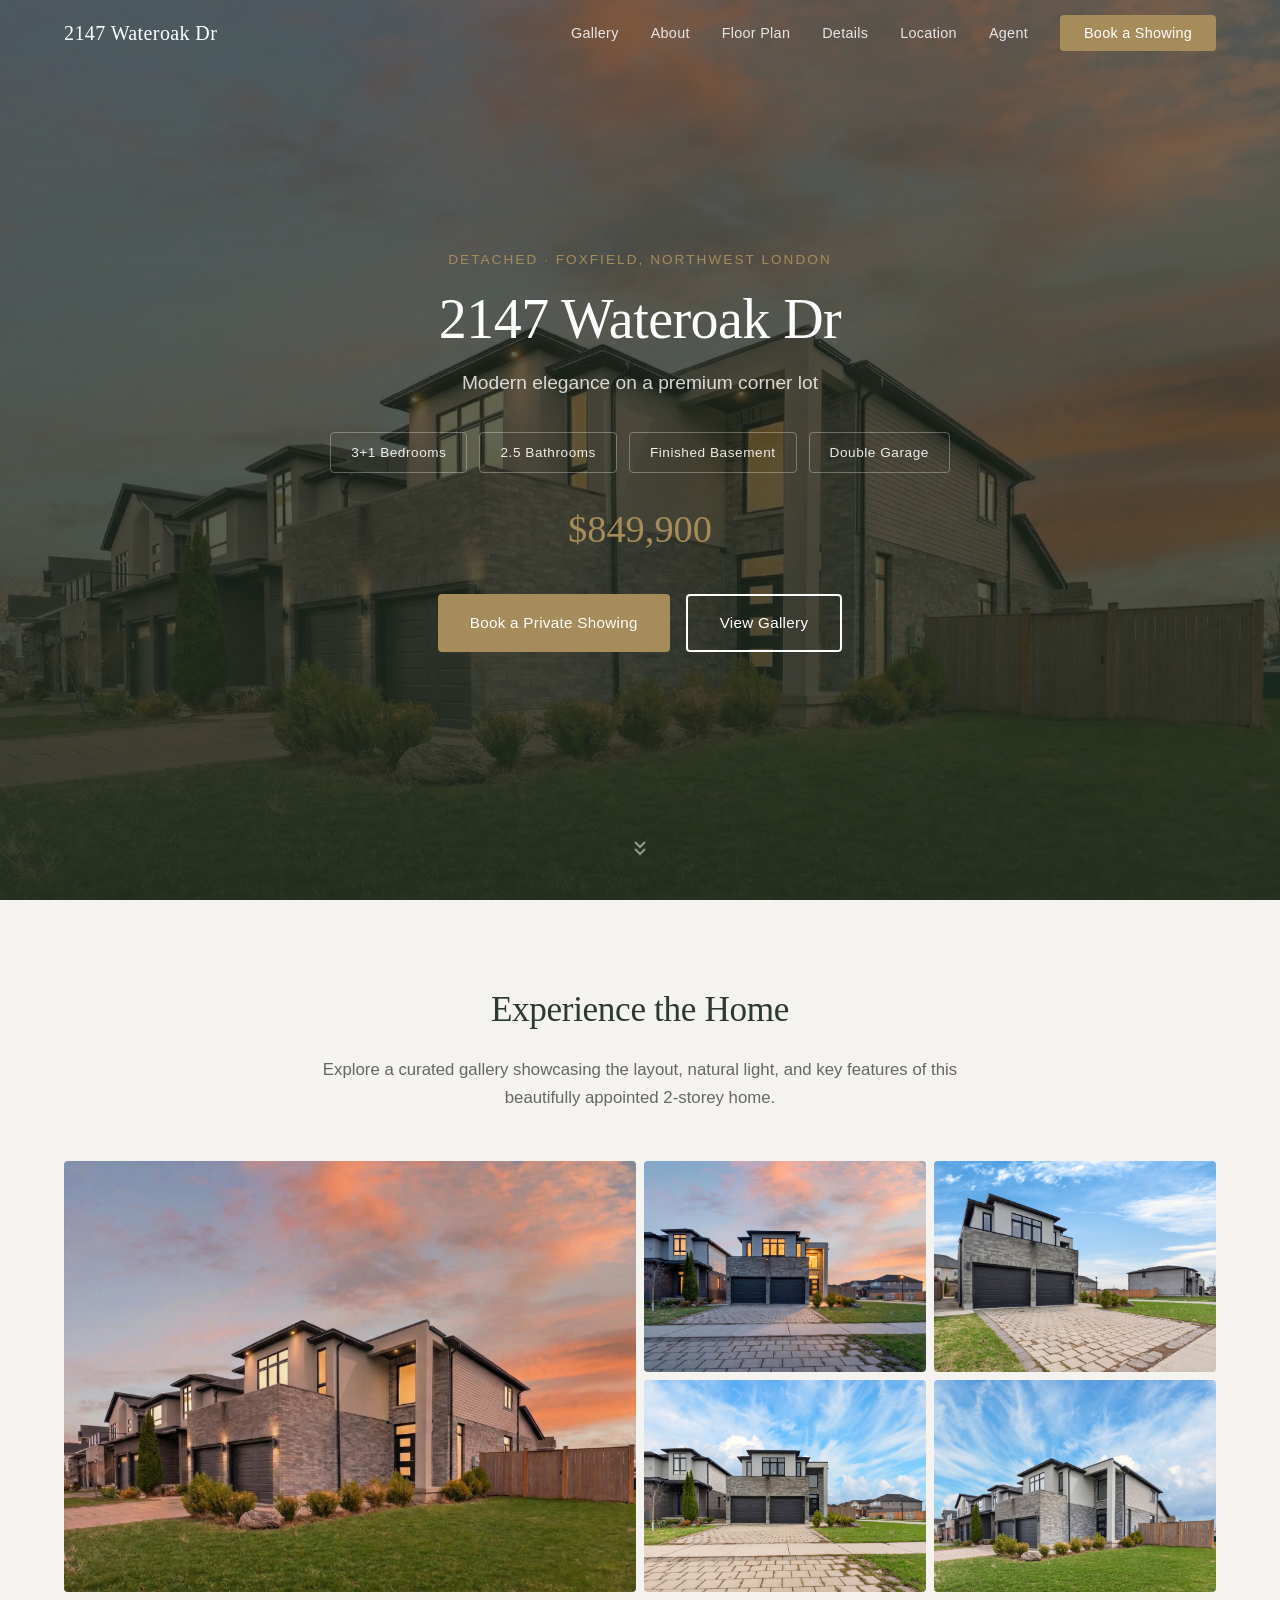
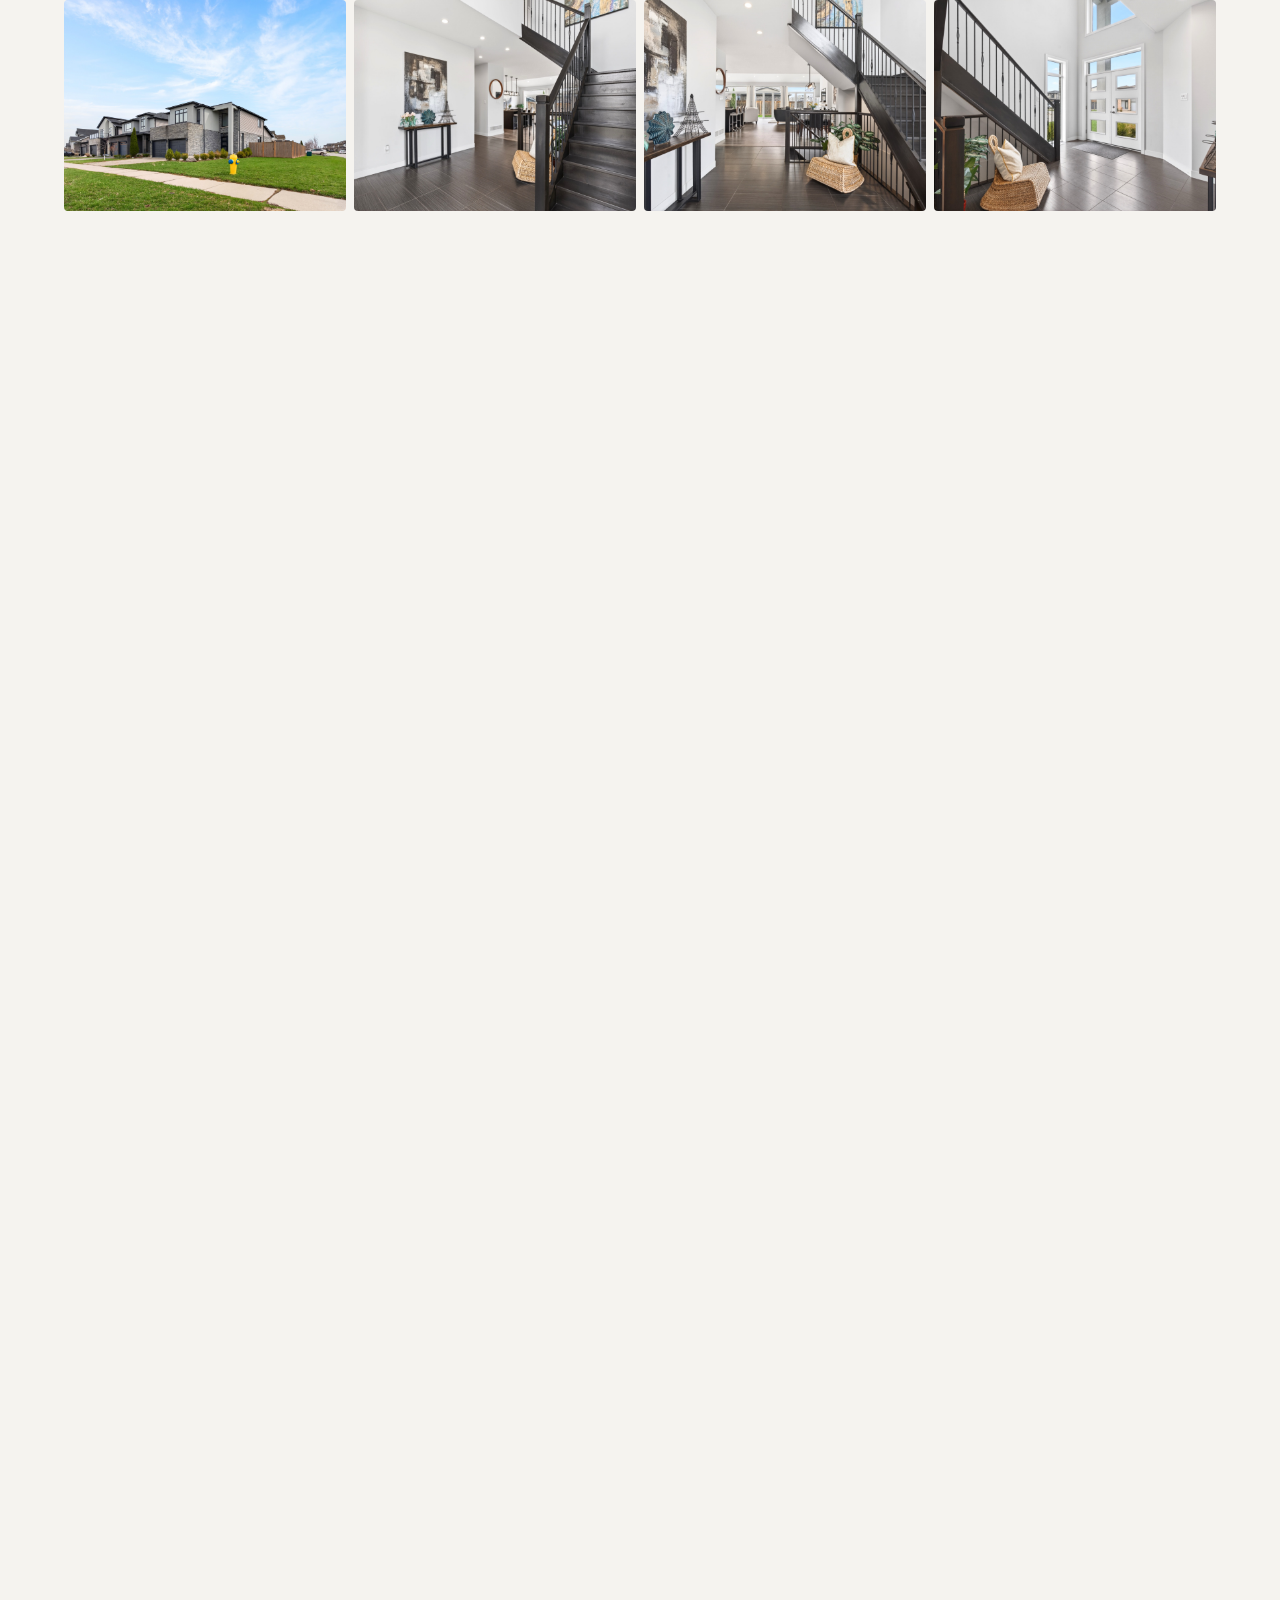
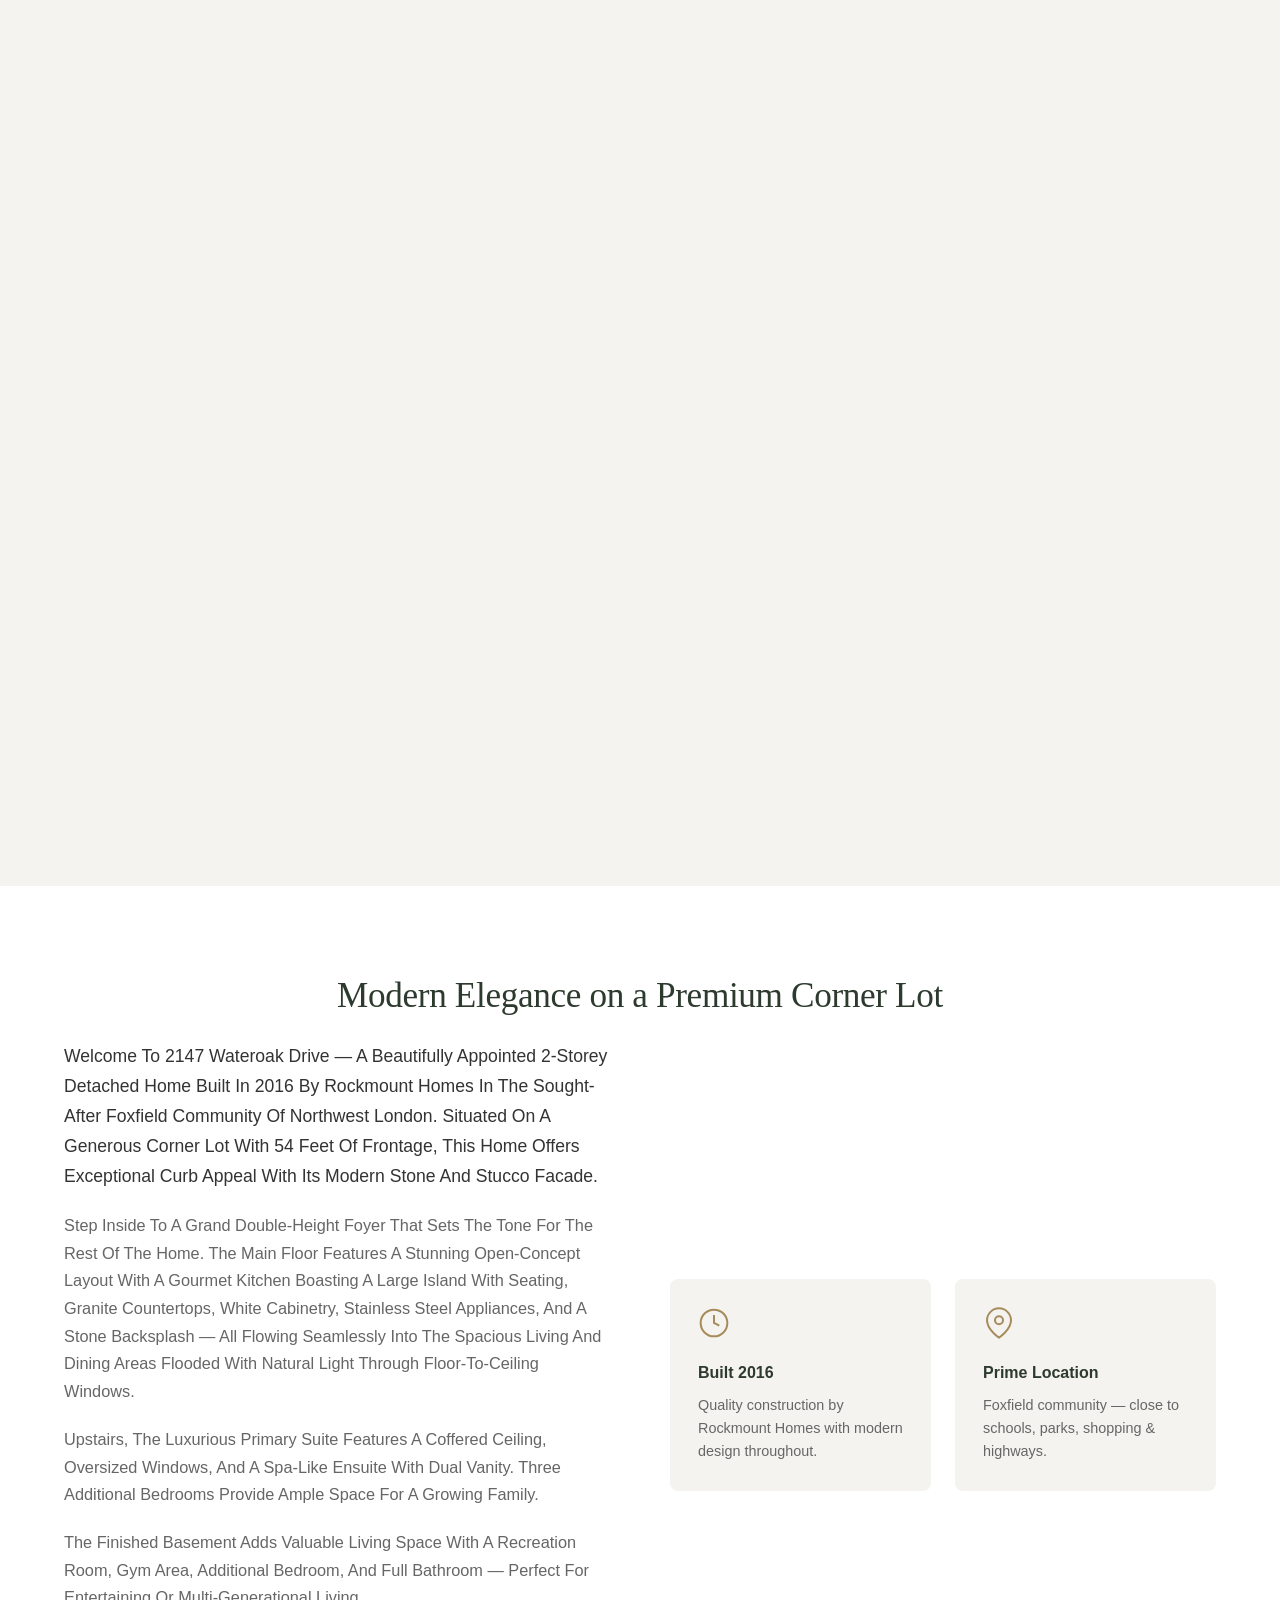
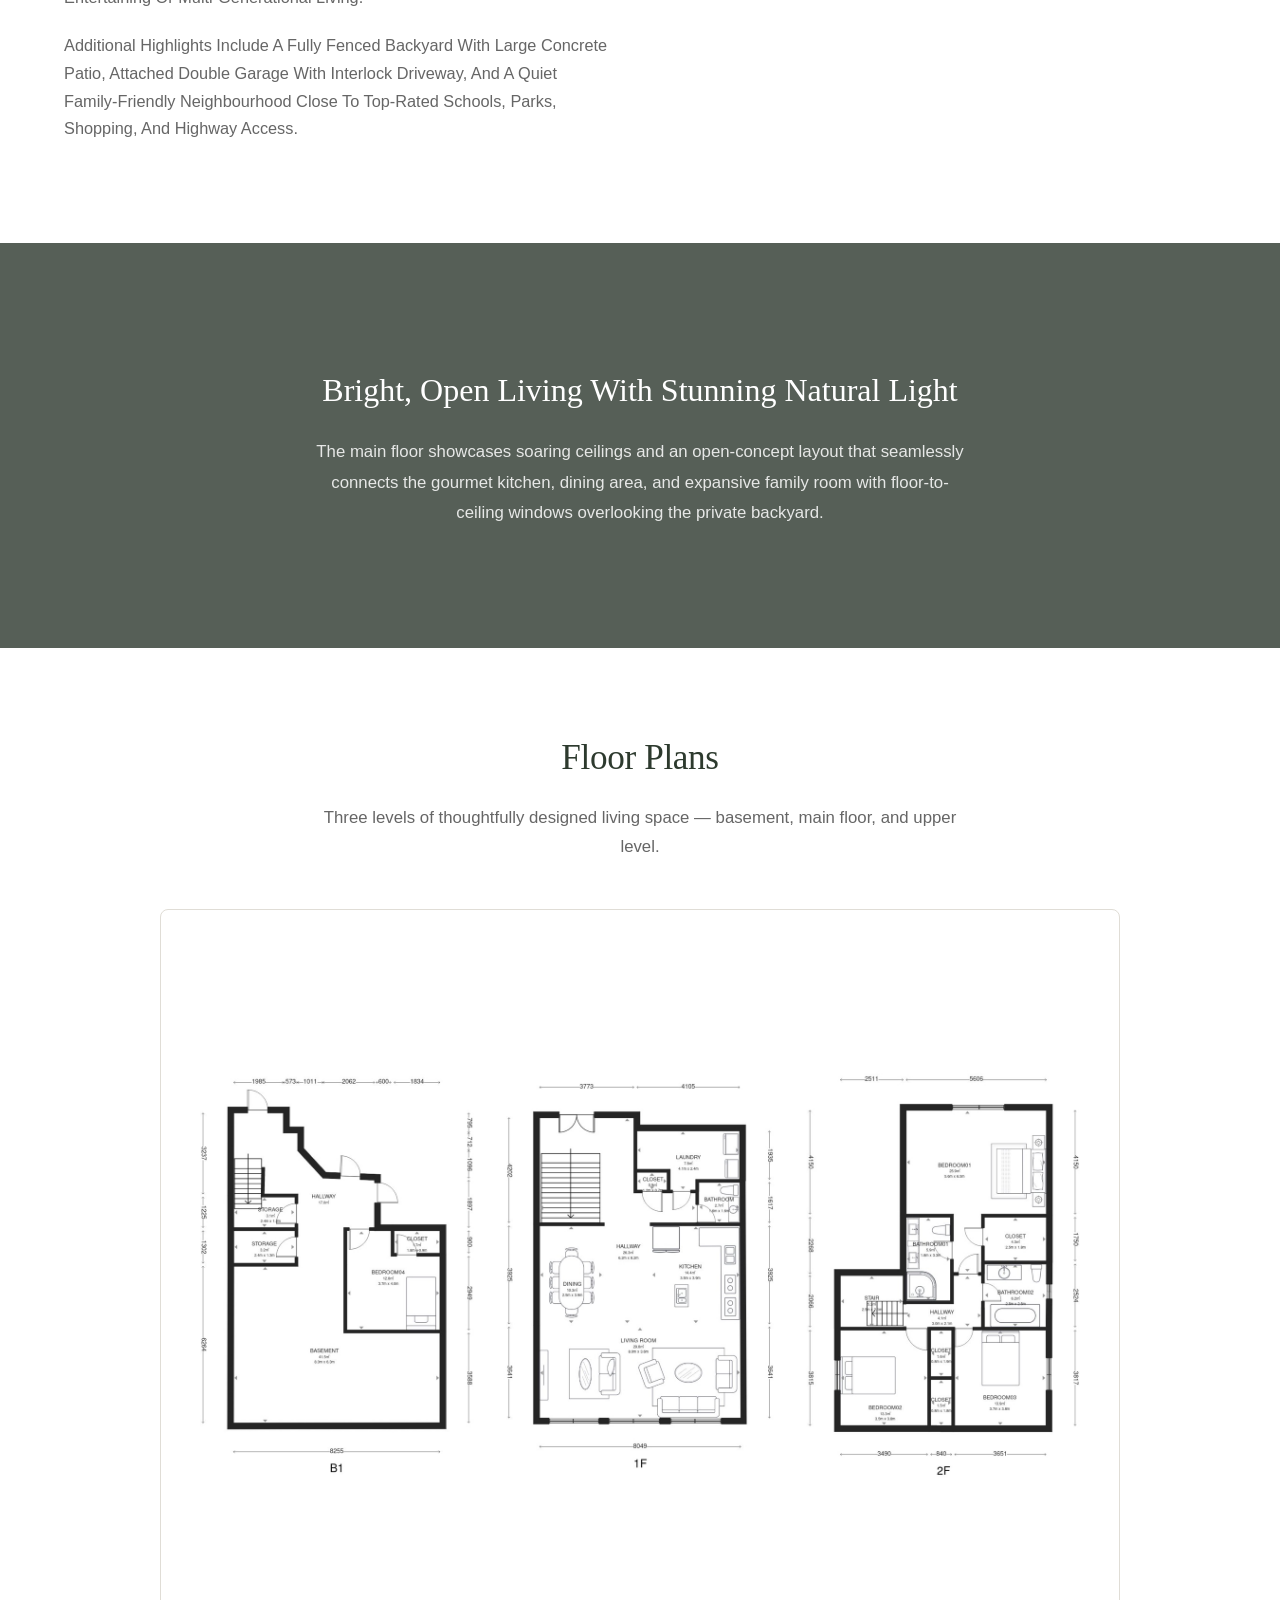
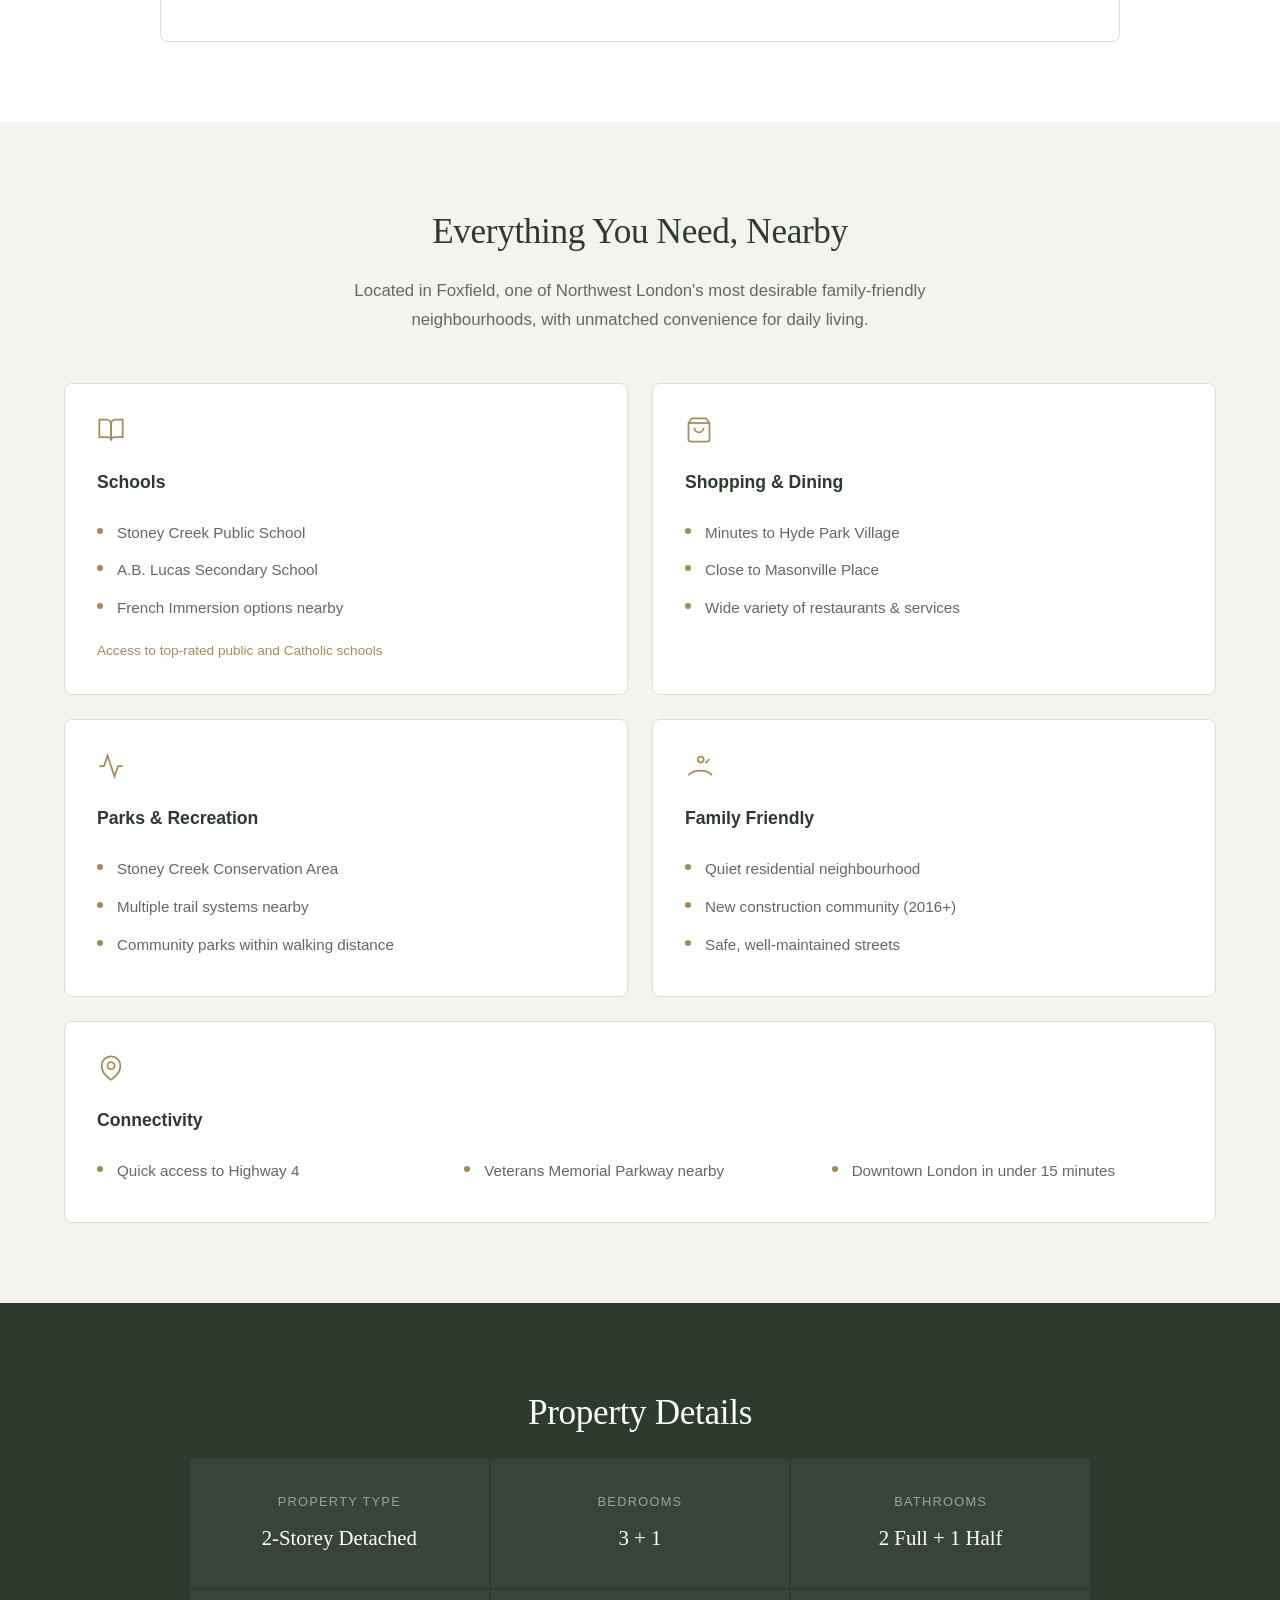
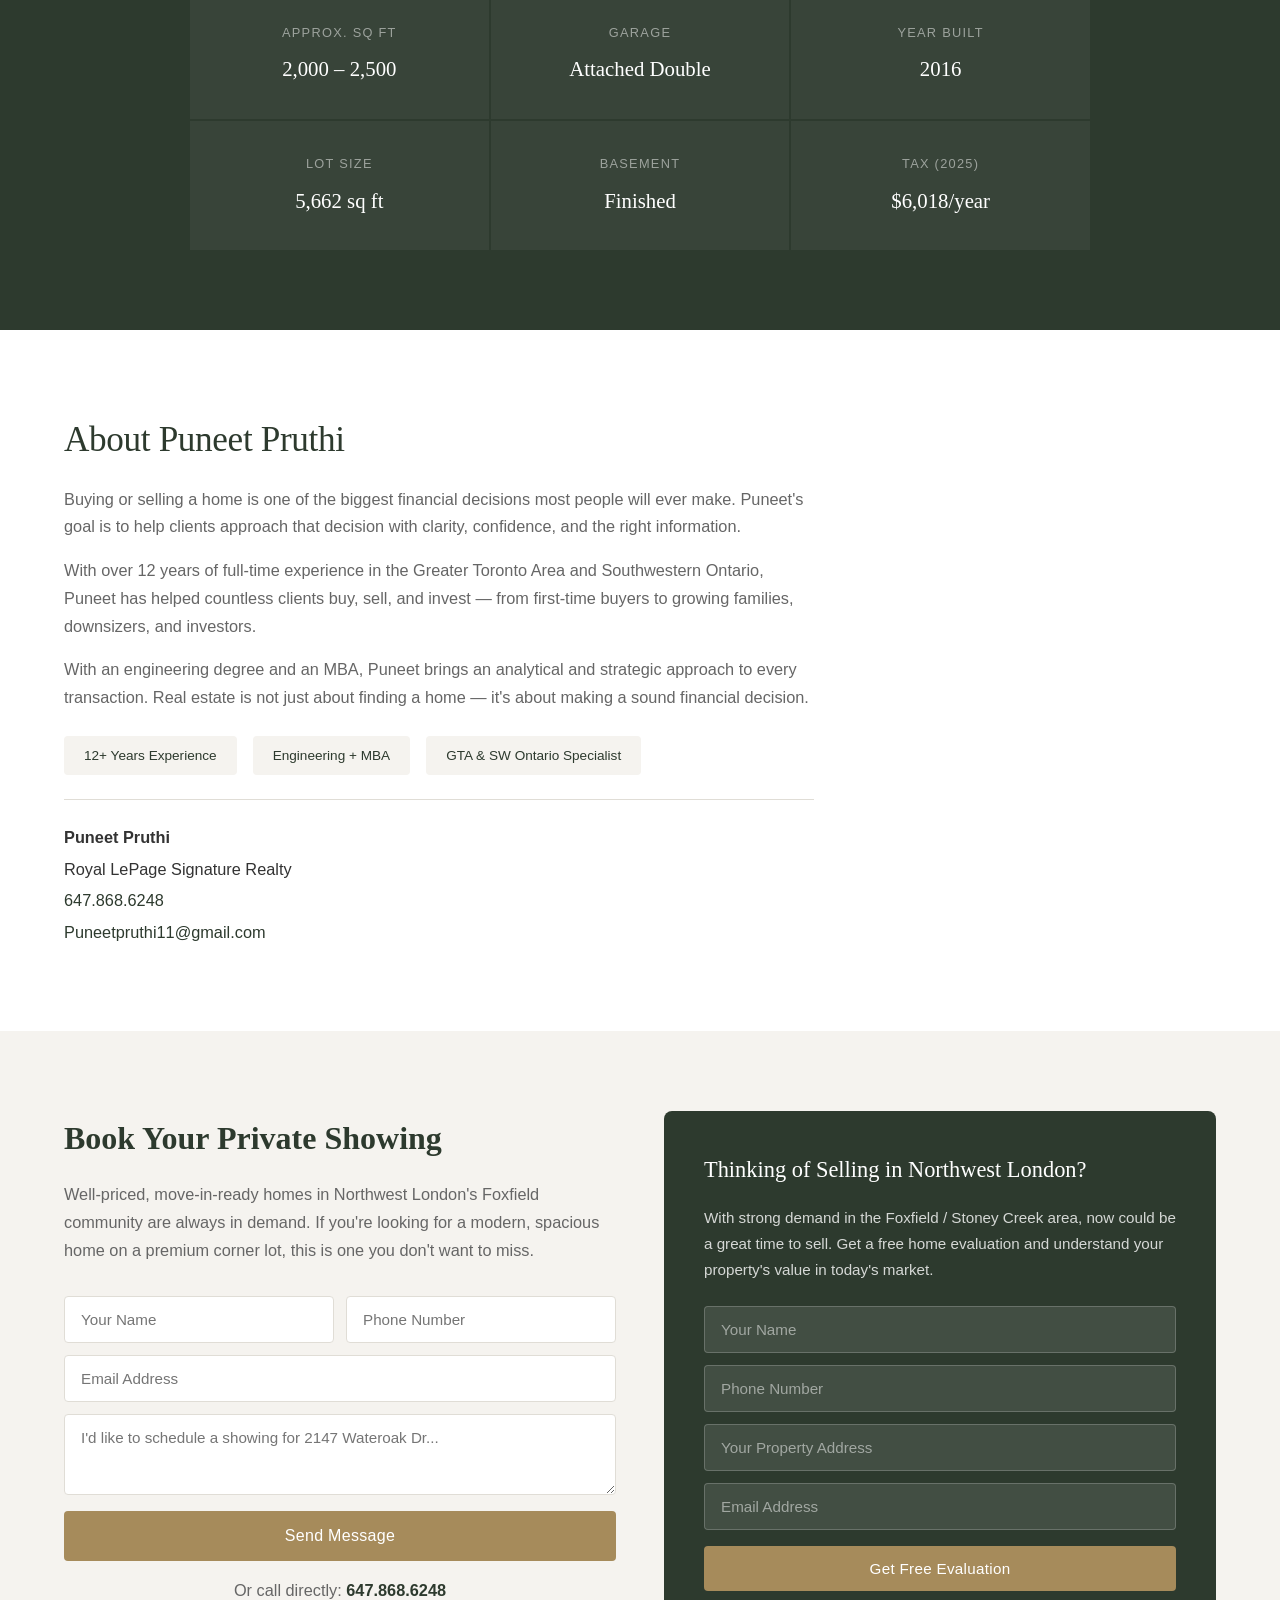
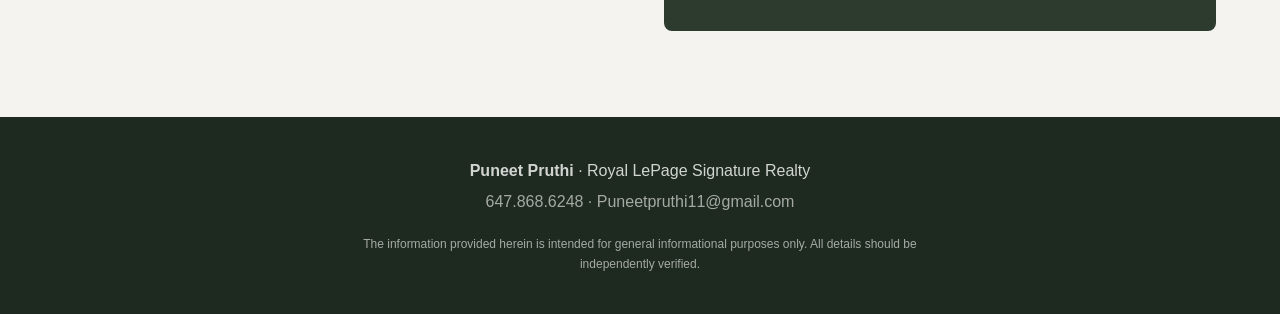
==== index.html @ 591ebf52 "Initial commit: 2147 Wateroak Dr property website" ====
<!DOCTYPE html>
<html lang="en">
<head>
    <meta charset="UTF-8">
    <meta name="viewport" content="width=device-width, initial-scale=1.0">
    <title>2147 Wateroak Dr | Detached Home in London | Puneet Pruthi</title>
    <meta name="description" content="Stunning 2-storey detached home at 2147 Wateroak Drive, London ON. 4 bedrooms, 2.5 baths, finished basement, double garage. Built 2016 by Rockmount Homes. Listed by Puneet Pruthi, Royal LePage Signature Realty.">
    <link rel="stylesheet" href="styles.css">
</head>
<body>

<!-- Navigation -->
<nav class="navbar" id="navbar">
    <div class="nav-container">
        <a href="#hero" class="nav-logo">2147 Wateroak Dr</a>
        <button class="nav-toggle" id="navToggle" aria-label="Toggle menu">
            <span></span><span></span><span></span>
        </button>
        <ul class="nav-links" id="navLinks">
            <li><a href="#gallery">Gallery</a></li>
            <li><a href="#about">About</a></li>
            <li><a href="#floorplan">Floor Plan</a></li>
            <li><a href="#details">Details</a></li>
            <li><a href="#location">Location</a></li>
            <li><a href="#agent">Agent</a></li>
            <li><a href="#contact" class="nav-cta">Book a Showing</a></li>
        </ul>
    </div>
</nav>

<!-- Hero Section -->
<section class="hero" id="hero">
    <div class="hero-bg" style="background-image: url('photos/DSC09765-twilight.jpg')"></div>
    <div class="hero-overlay"></div>
    <div class="hero-content">
        <p class="hero-tag">Detached &middot; Foxfield, Northwest London</p>
        <h1>2147 Wateroak Dr</h1>
        <p class="hero-subtitle">Modern elegance on a premium corner lot</p>
        <div class="hero-highlights">
            <span>3+1 Bedrooms</span>
            <span>2.5 Bathrooms</span>
            <span>Finished Basement</span>
            <span>Double Garage</span>
        </div>
        <div class="hero-price">$849,900</div>
        <div class="hero-actions">
            <a href="#contact" class="btn btn-primary">Book a Private Showing</a>
            <a href="#gallery" class="btn btn-outline">View Gallery</a>
        </div>
    </div>
    <a href="#gallery" class="scroll-indicator" aria-label="Scroll down">
        <svg width="24" height="24" viewBox="0 0 24 24" fill="none" stroke="currentColor" stroke-width="2"><path d="M7 13l5 5 5-5M7 6l5 5 5-5"/></svg>
    </a>
</section>

<!-- Gallery Section -->
<section class="section gallery-section" id="gallery">
    <div class="container">
        <h2 class="section-title">Experience the Home</h2>
        <p class="section-subtitle">Explore a curated gallery showcasing the layout, natural light, and key features of this beautifully appointed 2-storey home.</p>
        <div class="gallery-grid">
            <!-- Exterior -->
            <div class="gallery-item gallery-large" data-index="0">
                <img src="photos/DSC09765-twilight.jpg" alt="Front exterior at twilight" loading="lazy">
                <div class="gallery-label">Exterior – Twilight</div>
            </div>
            <div class="gallery-item" data-index="1">
                <img src="photos/DSC09755-twilight.jpg" alt="Front exterior twilight angle" loading="lazy">
                <div class="gallery-label">Exterior – Twilight</div>
            </div>
            <div class="gallery-item" data-index="2">
                <img src="photos/DSC09745.jpg" alt="Front exterior daytime" loading="lazy">
                <div class="gallery-label">Exterior</div>
            </div>
            <div class="gallery-item" data-index="3">
                <img src="photos/DSC09755.jpg" alt="Front exterior" loading="lazy">
                <div class="gallery-label">Exterior</div>
            </div>
            <div class="gallery-item" data-index="4">
                <img src="photos/DSC09765.jpg" alt="Side exterior" loading="lazy">
                <div class="gallery-label">Exterior</div>
            </div>
            <div class="gallery-item" data-index="5">
                <img src="photos/DSC09760.jpg" alt="Exterior detail" loading="lazy">
                <div class="gallery-label">Exterior</div>
            </div>
            <!-- Foyer & Entry -->
            <div class="gallery-item" data-index="6">
                <img src="photos/DSC09520.jpg" alt="Foyer and staircase" loading="lazy">
                <div class="gallery-label">Foyer</div>
            </div>
            <div class="gallery-item" data-index="7">
                <img src="photos/DSC09525.jpg" alt="Entry hall" loading="lazy">
                <div class="gallery-label">Foyer</div>
            </div>
            <div class="gallery-item" data-index="8">
                <img src="photos/DSC09530.jpg" alt="Entry detail" loading="lazy">
                <div class="gallery-label">Entry</div>
            </div>
            <div class="gallery-item" data-index="9">
                <img src="photos/DSC09540.jpg" alt="Double height foyer" loading="lazy">
                <div class="gallery-label">Double Height Foyer</div>
            </div>
            <!-- Kitchen -->
            <div class="gallery-item" data-index="10">
                <img src="photos/DSC09547.jpg" alt="Kitchen overview" loading="lazy">
                <div class="gallery-label">Kitchen</div>
            </div>
            <div class="gallery-item" data-index="11">
                <img src="photos/DSC09553.jpg" alt="Kitchen island" loading="lazy">
                <div class="gallery-label">Kitchen</div>
            </div>
            <div class="gallery-item" data-index="12">
                <img src="photos/DSC09556.jpg" alt="Kitchen detail" loading="lazy">
                <div class="gallery-label">Kitchen</div>
            </div>
            <!-- Living & Dining -->
            <div class="gallery-item" data-index="13">
                <img src="photos/DSC09560.jpg" alt="Living room" loading="lazy">
                <div class="gallery-label">Living Room</div>
            </div>
            <div class="gallery-item" data-index="14">
                <img src="photos/DSC09569.jpg" alt="Open concept main floor" loading="lazy">
                <div class="gallery-label">Open Concept</div>
            </div>
            <div class="gallery-item" data-index="15">
                <img src="photos/DSC09571.jpg" alt="Living area" loading="lazy">
                <div class="gallery-label">Living Area</div>
            </div>
            <div class="gallery-item" data-index="16">
                <img src="photos/DSC09576.jpg" alt="Living room detail" loading="lazy">
                <div class="gallery-label">Living Room</div>
            </div>
            <div class="gallery-item" data-index="17">
                <img src="photos/DSC09583.jpg" alt="Family room" loading="lazy">
                <div class="gallery-label">Family Room</div>
            </div>
            <div class="gallery-item" data-index="18">
                <img src="photos/DSC09590.jpg" alt="Dining area" loading="lazy">
                <div class="gallery-label">Dining Area</div>
            </div>
            <div class="gallery-item" data-index="19">
                <img src="photos/DSC09599.jpg" alt="Living space" loading="lazy">
                <div class="gallery-label">Living Space</div>
            </div>
            <div class="gallery-item" data-index="20">
                <img src="photos/DSC09601.jpg" alt="Main floor" loading="lazy">
                <div class="gallery-label">Main Floor</div>
            </div>
            <div class="gallery-item" data-index="21">
                <img src="photos/DSC09607.jpg" alt="Family room with windows" loading="lazy">
                <div class="gallery-label">Family Room</div>
            </div>
            <!-- Bedrooms -->
            <div class="gallery-item" data-index="22">
                <img src="photos/DSC09683.jpg" alt="Primary bedroom" loading="lazy">
                <div class="gallery-label">Primary Bedroom</div>
            </div>
            <div class="gallery-item" data-index="23">
                <img src="photos/DSC09687.jpg" alt="Primary bedroom alternate" loading="lazy">
                <div class="gallery-label">Primary Bedroom</div>
            </div>
            <div class="gallery-item" data-index="24">
                <img src="photos/DSC09693.jpg" alt="Primary suite detail" loading="lazy">
                <div class="gallery-label">Primary Suite</div>
            </div>
            <div class="gallery-item" data-index="25">
                <img src="photos/DSC09702.jpg" alt="Primary suite view" loading="lazy">
                <div class="gallery-label">Primary Suite</div>
            </div>
            <div class="gallery-item" data-index="26">
                <img src="photos/DSC09666.jpg" alt="Bedroom 2" loading="lazy">
                <div class="gallery-label">Bedroom</div>
            </div>
            <div class="gallery-item" data-index="27">
                <img src="photos/DSC09670.jpg" alt="Bedroom 3" loading="lazy">
                <div class="gallery-label">Bedroom</div>
            </div>
            <!-- Bathrooms -->
            <div class="gallery-item" data-index="28">
                <img src="photos/DSC09708.jpg" alt="Primary ensuite" loading="lazy">
                <div class="gallery-label">Ensuite</div>
            </div>
            <div class="gallery-item" data-index="29">
                <img src="photos/DSC09715.jpg" alt="Ensuite vanity" loading="lazy">
                <div class="gallery-label">Ensuite</div>
            </div>
            <div class="gallery-item" data-index="30">
                <img src="photos/DSC09652.jpg" alt="Bathroom" loading="lazy">
                <div class="gallery-label">Bathroom</div>
            </div>
            <div class="gallery-item" data-index="31">
                <img src="photos/DSC09657.jpg" alt="Bathroom 2" loading="lazy">
                <div class="gallery-label">Bathroom</div>
            </div>
            <div class="gallery-item" data-index="32">
                <img src="photos/DSC09661.jpg" alt="Powder room" loading="lazy">
                <div class="gallery-label">Powder Room</div>
            </div>
            <!-- Basement -->
            <div class="gallery-item" data-index="33">
                <img src="photos/DSC09613.jpg" alt="Basement bedroom" loading="lazy">
                <div class="gallery-label">Basement Bedroom</div>
            </div>
            <div class="gallery-item" data-index="34">
                <img src="photos/DSC09615.jpg" alt="Basement entry" loading="lazy">
                <div class="gallery-label">Basement</div>
            </div>
            <div class="gallery-item" data-index="35">
                <img src="photos/DSC09622.jpg" alt="Basement rec room" loading="lazy">
                <div class="gallery-label">Basement</div>
            </div>
            <div class="gallery-item" data-index="36">
                <img src="photos/DSC09625.jpg" alt="Basement hall" loading="lazy">
                <div class="gallery-label">Basement</div>
            </div>
            <div class="gallery-item" data-index="37">
                <img src="photos/DSC09634.jpg" alt="Basement room" loading="lazy">
                <div class="gallery-label">Basement</div>
            </div>
            <div class="gallery-item" data-index="38">
                <img src="photos/DSC09637.jpg" alt="Basement detail" loading="lazy">
                <div class="gallery-label">Basement</div>
            </div>
            <div class="gallery-item" data-index="39">
                <img src="photos/DSC09641.jpg" alt="Basement gym" loading="lazy">
                <div class="gallery-label">Gym / Rec Room</div>
            </div>
            <div class="gallery-item" data-index="40">
                <img src="photos/DSC09645.jpg" alt="Basement" loading="lazy">
                <div class="gallery-label">Basement</div>
            </div>
            <!-- Extras -->
            <div class="gallery-item" data-index="41">
                <img src="photos/DSC09724.jpg" alt="Laundry room" loading="lazy">
                <div class="gallery-label">Laundry</div>
            </div>
            <div class="gallery-item" data-index="42">
                <img src="photos/DSC09725.jpg" alt="Backyard" loading="lazy">
                <div class="gallery-label">Backyard</div>
            </div>
            <div class="gallery-item" data-index="43">
                <img src="photos/DSC09732.jpg" alt="Backyard patio" loading="lazy">
                <div class="gallery-label">Backyard Patio</div>
            </div>
            <div class="gallery-item" data-index="44">
                <img src="photos/DSC09738.jpg" alt="Garage" loading="lazy">
                <div class="gallery-label">Garage</div>
            </div>
            <div class="gallery-item" data-index="45">
                <img src="photos/DSC09741.jpg" alt="Additional space" loading="lazy">
                <div class="gallery-label">Additional</div>
            </div>
        </div>
    </div>
</section>

<!-- Lightbox -->
<div class="lightbox" id="lightbox">
    <button class="lightbox-close" aria-label="Close">&times;</button>
    <button class="lightbox-prev" aria-label="Previous">&lsaquo;</button>
    <button class="lightbox-next" aria-label="Next">&rsaquo;</button>
    <div class="lightbox-content">
        <img id="lightboxImg" src="" alt="">
    </div>
    <div class="lightbox-counter" id="lightboxCounter"></div>
</div>

<!-- About the Home -->
<section class="section about-section" id="about">
    <div class="container">
        <h2 class="section-title">Modern Elegance on a Premium Corner Lot</h2>
        <div class="about-grid">
            <div class="about-text">
                <p>Welcome To 2147 Wateroak Drive — A Beautifully Appointed 2-Storey Detached Home Built In 2016 By Rockmount Homes In The Sought-After Foxfield Community Of Northwest London. Situated On A Generous Corner Lot With 54 Feet Of Frontage, This Home Offers Exceptional Curb Appeal With Its Modern Stone And Stucco Facade.</p>
                <p>Step Inside To A Grand Double-Height Foyer That Sets The Tone For The Rest Of The Home. The Main Floor Features A Stunning Open-Concept Layout With A Gourmet Kitchen Boasting A Large Island With Seating, Granite Countertops, White Cabinetry, Stainless Steel Appliances, And A Stone Backsplash — All Flowing Seamlessly Into The Spacious Living And Dining Areas Flooded With Natural Light Through Floor-To-Ceiling Windows.</p>
                <p>Upstairs, The Luxurious Primary Suite Features A Coffered Ceiling, Oversized Windows, And A Spa-Like Ensuite With Dual Vanity. Three Additional Bedrooms Provide Ample Space For A Growing Family.</p>
                <p>The Finished Basement Adds Valuable Living Space With A Recreation Room, Gym Area, Additional Bedroom, And Full Bathroom — Perfect For Entertaining Or Multi-Generational Living.</p>
                <p>Additional Highlights Include A Fully Fenced Backyard With Large Concrete Patio, Attached Double Garage With Interlock Driveway, And A Quiet Family-Friendly Neighbourhood Close To Top-Rated Schools, Parks, Shopping, And Highway Access.</p>
            </div>
            <div class="about-features">
                <div class="feature-card">
                    <div class="feature-icon">
                        <svg width="32" height="32" viewBox="0 0 24 24" fill="none" stroke="currentColor" stroke-width="1.5"><path d="M3 9l9-7 9 7v11a2 2 0 01-2 2H5a2 2 0 01-2-2z"/><polyline points="9 22 9 12 15 12 15 22"/></svg>
                    </div>
                    <h3>Corner Lot</h3>
                    <p>Premium 5,662 sq ft lot with 54 ft frontage and extra side yard space.</p>
                </div>
                <div class="feature-card">
                    <div class="feature-icon">
                        <svg width="32" height="32" viewBox="0 0 24 24" fill="none" stroke="currentColor" stroke-width="1.5"><rect x="2" y="3" width="20" height="14" rx="2"/><line x1="8" y1="21" x2="16" y2="21"/><line x1="12" y1="17" x2="12" y2="21"/></svg>
                    </div>
                    <h3>Finished Basement</h3>
                    <p>Rec room, gym, extra bedroom &amp; full bath — ideal for family or guests.</p>
                </div>
                <div class="feature-card">
                    <div class="feature-icon">
                        <svg width="32" height="32" viewBox="0 0 24 24" fill="none" stroke="currentColor" stroke-width="1.5"><circle cx="12" cy="12" r="10"/><polyline points="12 6 12 12 16 14"/></svg>
                    </div>
                    <h3>Built 2016</h3>
                    <p>Quality construction by Rockmount Homes with modern design throughout.</p>
                </div>
                <div class="feature-card">
                    <div class="feature-icon">
                        <svg width="32" height="32" viewBox="0 0 24 24" fill="none" stroke="currentColor" stroke-width="1.5"><path d="M21 10c0 7-9 13-9 13s-9-6-9-13a9 9 0 0118 0z"/><circle cx="12" cy="10" r="3"/></svg>
                    </div>
                    <h3>Prime Location</h3>
                    <p>Foxfield community — close to schools, parks, shopping &amp; highways.</p>
                </div>
            </div>
        </div>
    </div>
</section>

<!-- Outdoor / Parallax -->
<section class="section outdoor-section">
    <div class="outdoor-bg" style="background-image: url('photos/DSC09607.jpg')"></div>
    <div class="outdoor-overlay"></div>
    <div class="outdoor-content">
        <h2>Bright, Open Living With Stunning Natural Light</h2>
        <p>The main floor showcases soaring ceilings and an open-concept layout that seamlessly connects the gourmet kitchen, dining area, and expansive family room with floor-to-ceiling windows overlooking the private backyard.</p>
    </div>
</section>

<!-- Floor Plan -->
<section class="section floorplan-section" id="floorplan">
    <div class="container">
        <h2 class="section-title">Floor Plans</h2>
        <p class="section-subtitle">Three levels of thoughtfully designed living space — basement, main floor, and upper level.</p>
        <div class="floorplan-img">
            <img src="photos/4127-Water-Oak-FL-with-Furniture.jpeg" alt="Floor Plan - All Levels">
        </div>
    </div>
</section>

<!-- Location Section -->
<section class="section location-section" id="location">
    <div class="container">
        <h2 class="section-title">Everything You Need, Nearby</h2>
        <p class="section-subtitle">Located in Foxfield, one of Northwest London's most desirable family-friendly neighbourhoods, with unmatched convenience for daily living.</p>
        <div class="location-grid">
            <div class="location-card">
                <div class="location-icon">
                    <svg width="28" height="28" viewBox="0 0 24 24" fill="none" stroke="currentColor" stroke-width="1.5"><path d="M2 3h6a4 4 0 014 4v14a3 3 0 00-3-3H2z"/><path d="M22 3h-6a4 4 0 00-4 4v14a3 3 0 013-3h7z"/></svg>
                </div>
                <h3>Schools</h3>
                <ul>
                    <li>Stoney Creek Public School</li>
                    <li>A.B. Lucas Secondary School</li>
                    <li>French Immersion options nearby</li>
                </ul>
                <p class="location-note">Access to top-rated public and Catholic schools</p>
            </div>
            <div class="location-card">
                <div class="location-icon">
                    <svg width="28" height="28" viewBox="0 0 24 24" fill="none" stroke="currentColor" stroke-width="1.5"><path d="M6 2L3 6v14a2 2 0 002 2h14a2 2 0 002-2V6l-3-4z"/><line x1="3" y1="6" x2="21" y2="6"/><path d="M16 10a4 4 0 01-8 0"/></svg>
                </div>
                <h3>Shopping &amp; Dining</h3>
                <ul>
                    <li>Minutes to Hyde Park Village</li>
                    <li>Close to Masonville Place</li>
                    <li>Wide variety of restaurants &amp; services</li>
                </ul>
            </div>
            <div class="location-card">
                <div class="location-icon">
                    <svg width="28" height="28" viewBox="0 0 24 24" fill="none" stroke="currentColor" stroke-width="1.5"><path d="M22 12h-4l-3 9L9 3l-3 9H2"/></svg>
                </div>
                <h3>Parks &amp; Recreation</h3>
                <ul>
                    <li>Stoney Creek Conservation Area</li>
                    <li>Multiple trail systems nearby</li>
                    <li>Community parks within walking distance</li>
                </ul>
            </div>
            <div class="location-card">
                <div class="location-icon">
                    <svg width="28" height="28" viewBox="0 0 24 24" fill="none" stroke="currentColor" stroke-width="1.5"><circle cx="13.5" cy="6.5" r="2.5"/><path d="M3 20s2-4 10-4 10 4 10 4"/><path d="M17.5 9.5L21 6"/></svg>
                </div>
                <h3>Family Friendly</h3>
                <ul>
                    <li>Quiet residential neighbourhood</li>
                    <li>New construction community (2016+)</li>
                    <li>Safe, well-maintained streets</li>
                </ul>
            </div>
            <div class="location-card location-card-wide">
                <div class="location-icon">
                    <svg width="28" height="28" viewBox="0 0 24 24" fill="none" stroke="currentColor" stroke-width="1.5"><path d="M12 22s-8-4.5-8-11.8A8 8 0 0112 2a8 8 0 018 8.2c0 7.3-8 11.8-8 11.8z"/><circle cx="12" cy="10" r="3"/></svg>
                </div>
                <h3>Connectivity</h3>
                <ul class="location-list-horizontal">
                    <li>Quick access to Highway 4</li>
                    <li>Veterans Memorial Parkway nearby</li>
                    <li>Downtown London in under 15 minutes</li>
                </ul>
            </div>
        </div>
    </div>
</section>

<!-- Property Details -->
<section class="section details-section" id="details">
    <div class="container">
        <h2 class="section-title">Property Details</h2>
        <div class="details-grid">
            <div class="detail-item">
                <span class="detail-label">Property Type</span>
                <span class="detail-value">2-Storey Detached</span>
            </div>
            <div class="detail-item">
                <span class="detail-label">Bedrooms</span>
                <span class="detail-value">3 + 1</span>
            </div>
            <div class="detail-item">
                <span class="detail-label">Bathrooms</span>
                <span class="detail-value">2 Full + 1 Half</span>
            </div>
            <div class="detail-item">
                <span class="detail-label">Approx. Sq Ft</span>
                <span class="detail-value">2,000 &ndash; 2,500</span>
            </div>
            <div class="detail-item">
                <span class="detail-label">Garage</span>
                <span class="detail-value">Attached Double</span>
            </div>
            <div class="detail-item">
                <span class="detail-label">Year Built</span>
                <span class="detail-value">2016</span>
            </div>
            <div class="detail-item">
                <span class="detail-label">Lot Size</span>
                <span class="detail-value">5,662 sq ft</span>
            </div>
            <div class="detail-item">
                <span class="detail-label">Basement</span>
                <span class="detail-value">Finished</span>
            </div>
            <div class="detail-item">
                <span class="detail-label">Tax (2025)</span>
                <span class="detail-value">$6,018/year</span>
            </div>
        </div>
    </div>
</section>

<!-- About Agent -->
<section class="section agent-section" id="agent">
    <div class="container">
        <div class="agent-grid">
            <div class="agent-info">
                <h2 class="section-title" style="text-align:left">About Puneet Pruthi</h2>
                <p>Buying or selling a home is one of the biggest financial decisions most people will ever make. Puneet's goal is to help clients approach that decision with clarity, confidence, and the right information.</p>
                <p>With over 12 years of full-time experience in the Greater Toronto Area and Southwestern Ontario, Puneet has helped countless clients buy, sell, and invest — from first-time buyers to growing families, downsizers, and investors.</p>
                <p>With an engineering degree and an MBA, Puneet brings an analytical and strategic approach to every transaction. Real estate is not just about finding a home — it's about making a sound financial decision.</p>
                <div class="agent-credentials">
                    <span>12+ Years Experience</span>
                    <span>Engineering + MBA</span>
                    <span>GTA &amp; SW Ontario Specialist</span>
                </div>
                <div class="agent-contact-info">
                    <p><strong>Puneet Pruthi</strong></p>
                    <p>Royal LePage Signature Realty</p>
                    <p><a href="tel:6478686248">647.868.6248</a></p>
                    <p><a href="mailto:Puneetpruthi11@gmail.com">Puneetpruthi11@gmail.com</a></p>
                </div>
            </div>
        </div>
    </div>
</section>

<!-- CTA / Contact -->
<section class="section cta-section" id="contact">
    <div class="container">
        <div class="cta-grid">
            <div class="cta-text">
                <h2>Book Your Private Showing</h2>
                <p>Well-priced, move-in-ready homes in Northwest London's Foxfield community are always in demand. If you're looking for a modern, spacious home on a premium corner lot, this is one you don't want to miss.</p>
                <form class="contact-form" id="contactForm" action="https://formsubmit.co/ajax/puneetpruthi11@gmail.com" method="POST">
                    <input type="hidden" name="_subject" value="New Showing Request – 2147 Wateroak Dr">
                    <input type="hidden" name="_template" value="table">
                    <input type="text" name="_honey" style="display:none">
                    <div class="form-row">
                        <input type="text" name="Name" placeholder="Your Name" required>
                        <input type="tel" name="Phone" placeholder="Phone Number" required>
                    </div>
                    <input type="email" name="Email" placeholder="Email Address" required>
                    <textarea name="Message" rows="3" placeholder="I'd like to schedule a showing for 2147 Wateroak Dr..."></textarea>
                    <button type="submit" class="btn btn-primary btn-large">Send Message</button>
                    <div class="form-success" id="contactSuccess">Thank you! We will be in touch shortly.</div>
                </form>
                <p class="form-alt">Or call directly: <a href="tel:6478686248"><strong>647.868.6248</strong></a></p>
            </div>
            <div class="cta-sell">
                <div class="sell-card">
                    <h3>Thinking of Selling in Northwest London?</h3>
                    <p>With strong demand in the Foxfield / Stoney Creek area, now could be a great time to sell. Get a free home evaluation and understand your property's value in today's market.</p>
                    <form class="eval-form" id="evalForm" action="https://formsubmit.co/ajax/puneetpruthi11@gmail.com" method="POST">
                        <input type="hidden" name="_subject" value="New Home Evaluation Request – 2147 Wateroak Dr Site">
                        <input type="hidden" name="_template" value="table">
                        <input type="text" name="_honey" style="display:none">
                        <input type="text" name="Name" placeholder="Your Name" required>
                        <input type="tel" name="Phone" placeholder="Phone Number" required>
                        <input type="text" name="Property Address" placeholder="Your Property Address" required>
                        <input type="email" name="Email" placeholder="Email Address" required>
                        <button type="submit" class="btn btn-secondary">Get Free Evaluation</button>
                        <div class="form-success" id="evalSuccess">Thank you! We will be in touch shortly.</div>
                    </form>
                </div>
            </div>
        </div>
    </div>
</section>

<!-- Footer -->
<footer class="footer">
    <div class="container">
        <div class="footer-content">
            <div class="footer-info">
                <p class="footer-agent"><strong>Puneet Pruthi</strong> &middot; Royal LePage Signature Realty</p>
                <p>647.868.6248 &middot; Puneetpruthi11@gmail.com</p>
            </div>
            <p class="footer-disclaimer">The information provided herein is intended for general informational purposes only. All details should be independently verified.</p>
        </div>
    </div>
</footer>

<script src="script.js"></script>
</body>
</html>
---- styles.css ----
/* ===== RESET & BASE ===== */
*, *::before, *::after { margin: 0; padding: 0; box-sizing: border-box; }

:root {
    --color-primary: #2d3a2e;
    --color-primary-light: #4a5d4b;
    --color-accent: #a68b5b;
    --color-accent-hover: #8d7548;
    --color-text: #333;
    --color-text-light: #666;
    --color-bg: #fff;
    --color-bg-alt: #f5f3ef;
    --color-bg-dark: #1e2a1f;
    --color-border: #e0ddd6;
    --font-heading: 'Georgia', 'Times New Roman', serif;
    --font-body: -apple-system, BlinkMacSystemFont, 'Segoe UI', Roboto, sans-serif;
    --max-width: 1200px;
    --section-padding: 80px 0;
}

html { scroll-behavior: smooth; }

body {
    font-family: var(--font-body);
    color: var(--color-text);
    line-height: 1.7;
    background: var(--color-bg);
    -webkit-font-smoothing: antialiased;
}

img { max-width: 100%; height: auto; display: block; }
a { color: var(--color-primary); text-decoration: none; }
ul { list-style: none; }

.container { max-width: var(--max-width); margin: 0 auto; padding: 0 24px; }
.section { padding: var(--section-padding); }

.section-title {
    font-family: var(--font-heading);
    font-size: 2.2rem;
    font-weight: 400;
    color: var(--color-primary);
    text-align: center;
    margin-bottom: 16px;
    letter-spacing: -0.01em;
}

.section-subtitle {
    text-align: center;
    color: var(--color-text-light);
    max-width: 640px;
    margin: 0 auto 48px;
    font-size: 1.05rem;
}

/* ===== BUTTONS ===== */
.btn {
    display: inline-flex;
    align-items: center;
    gap: 8px;
    padding: 14px 32px;
    border-radius: 4px;
    font-size: 0.95rem;
    font-weight: 500;
    letter-spacing: 0.02em;
    transition: all 0.3s ease;
    cursor: pointer;
    border: none;
    text-align: center;
}

.btn-primary {
    background: var(--color-accent);
    color: #fff;
}
.btn-primary:hover { background: var(--color-accent-hover); }

.btn-outline {
    border: 2px solid #fff;
    color: #fff;
    background: transparent;
}
.btn-outline:hover { background: rgba(255,255,255,0.15); }

.btn-secondary {
    background: var(--color-primary);
    color: #fff;
}
.btn-secondary:hover { background: var(--color-primary-light); }

.btn-large { padding: 16px 36px; font-size: 1rem; }

/* ===== NAVIGATION ===== */
.navbar {
    position: fixed;
    top: 0;
    left: 0;
    right: 0;
    z-index: 1000;
    padding: 16px 0;
    transition: all 0.3s ease;
}

.navbar.scrolled {
    background: rgba(255,255,255,0.97);
    backdrop-filter: blur(10px);
    box-shadow: 0 1px 20px rgba(0,0,0,0.08);
    padding: 10px 0;
}

.nav-container {
    max-width: var(--max-width);
    margin: 0 auto;
    padding: 0 24px;
    display: flex;
    align-items: center;
    justify-content: space-between;
}

.nav-logo {
    font-family: var(--font-heading);
    font-size: 1.25rem;
    color: #fff;
    font-weight: 400;
    letter-spacing: 0.02em;
    transition: color 0.3s;
}

.navbar.scrolled .nav-logo { color: var(--color-primary); }

.nav-links {
    display: flex;
    align-items: center;
    gap: 32px;
}

.nav-links a {
    color: rgba(255,255,255,0.85);
    font-size: 0.9rem;
    font-weight: 400;
    transition: color 0.3s;
    letter-spacing: 0.02em;
}

.nav-links a:hover { color: #fff; }

.navbar.scrolled .nav-links a { color: var(--color-text-light); }
.navbar.scrolled .nav-links a:hover { color: var(--color-primary); }

.nav-cta {
    background: var(--color-accent) !important;
    color: #fff !important;
    padding: 10px 24px;
    border-radius: 4px;
}
.nav-cta:hover { background: var(--color-accent-hover) !important; }

.nav-toggle {
    display: none;
    flex-direction: column;
    gap: 5px;
    background: none;
    border: none;
    cursor: pointer;
    padding: 4px;
}
.nav-toggle span {
    width: 24px;
    height: 2px;
    background: #fff;
    transition: all 0.3s;
}
.navbar.scrolled .nav-toggle span { background: var(--color-text); }

/* ===== HERO ===== */
.hero {
    position: relative;
    height: 100vh;
    min-height: 600px;
    display: flex;
    align-items: center;
    justify-content: center;
    overflow: hidden;
}

.hero-bg {
    position: absolute;
    inset: 0;
    background-size: cover;
    background-position: center;
    transform: scale(1.05);
}

.hero-overlay {
    position: absolute;
    inset: 0;
    background: linear-gradient(
        to bottom,
        rgba(30, 42, 31, 0.55) 0%,
        rgba(30, 42, 31, 0.7) 50%,
        rgba(30, 42, 31, 0.85) 100%
    );
}

.hero-content {
    position: relative;
    z-index: 2;
    text-align: center;
    color: #fff;
    max-width: 800px;
    padding: 0 24px;
}

.hero-tag {
    font-size: 0.85rem;
    letter-spacing: 0.15em;
    text-transform: uppercase;
    color: var(--color-accent);
    margin-bottom: 16px;
    font-weight: 500;
}

.hero-content h1 {
    font-family: var(--font-heading);
    font-size: 3.5rem;
    font-weight: 400;
    line-height: 1.15;
    margin-bottom: 16px;
    letter-spacing: -0.01em;
}

.hero-subtitle {
    font-size: 1.2rem;
    color: rgba(255,255,255,0.8);
    margin-bottom: 32px;
    font-weight: 300;
}

.hero-highlights {
    display: flex;
    justify-content: center;
    flex-wrap: wrap;
    gap: 12px;
    margin-bottom: 24px;
}

.hero-highlights span {
    padding: 8px 20px;
    border: 1px solid rgba(255,255,255,0.3);
    border-radius: 4px;
    font-size: 0.85rem;
    letter-spacing: 0.04em;
    color: rgba(255,255,255,0.9);
}

.hero-price {
    font-family: var(--font-heading);
    font-size: 2.4rem;
    color: var(--color-accent);
    margin-bottom: 32px;
    font-weight: 400;
}

.hero-actions {
    display: flex;
    justify-content: center;
    gap: 16px;
    flex-wrap: wrap;
}

.scroll-indicator {
    position: absolute;
    bottom: 32px;
    left: 50%;
    transform: translateX(-50%);
    color: rgba(255,255,255,0.5);
    animation: bounce 2s infinite;
    z-index: 2;
}

@keyframes bounce {
    0%, 100% { transform: translateX(-50%) translateY(0); }
    50% { transform: translateX(-50%) translateY(8px); }
}

/* ===== GALLERY ===== */
.gallery-section { background: var(--color-bg-alt); }

.gallery-grid {
    display: grid;
    grid-template-columns: repeat(4, 1fr);
    gap: 8px;
}

.gallery-large {
    grid-column: span 2;
    grid-row: span 2;
}

.gallery-item {
    position: relative;
    overflow: hidden;
    border-radius: 4px;
    cursor: pointer;
    aspect-ratio: 4/3;
}

.gallery-large { aspect-ratio: auto; }

.gallery-item img {
    width: 100%;
    height: 100%;
    object-fit: cover;
    transition: transform 0.5s ease;
}

.gallery-item:hover img { transform: scale(1.05); }

.gallery-label {
    position: absolute;
    bottom: 0;
    left: 0;
    right: 0;
    padding: 8px 12px;
    background: linear-gradient(transparent, rgba(0,0,0,0.6));
    color: #fff;
    font-size: 0.8rem;
    letter-spacing: 0.04em;
    opacity: 0;
    transition: opacity 0.3s;
}

.gallery-item:hover .gallery-label { opacity: 1; }

/* ===== LIGHTBOX ===== */
.lightbox {
    position: fixed;
    inset: 0;
    z-index: 2000;
    background: rgba(0,0,0,0.95);
    display: none;
    align-items: center;
    justify-content: center;
}

.lightbox.active { display: flex; }

.lightbox-content {
    max-width: 90vw;
    max-height: 85vh;
}

.lightbox-content img {
    max-width: 90vw;
    max-height: 85vh;
    object-fit: contain;
}

.lightbox-close, .lightbox-prev, .lightbox-next {
    position: absolute;
    background: none;
    border: none;
    color: #fff;
    cursor: pointer;
    font-size: 2.5rem;
    padding: 16px;
    opacity: 0.7;
    transition: opacity 0.3s;
    z-index: 10;
}

.lightbox-close:hover, .lightbox-prev:hover, .lightbox-next:hover { opacity: 1; }
.lightbox-close { top: 16px; right: 24px; font-size: 3rem; }
.lightbox-prev { left: 24px; top: 50%; transform: translateY(-50%); font-size: 3.5rem; }
.lightbox-next { right: 24px; top: 50%; transform: translateY(-50%); font-size: 3.5rem; }

.lightbox-counter {
    position: absolute;
    bottom: 24px;
    left: 50%;
    transform: translateX(-50%);
    color: rgba(255,255,255,0.6);
    font-size: 0.9rem;
}

/* ===== ABOUT ===== */
.about-grid {
    display: grid;
    grid-template-columns: 1fr 1fr;
    gap: 60px;
    align-items: start;
}

.about-text p {
    margin-bottom: 20px;
    color: var(--color-text-light);
    font-size: 1.02rem;
}

.about-text p:first-child {
    font-size: 1.1rem;
    color: var(--color-text);
}

.about-features {
    display: grid;
    grid-template-columns: 1fr 1fr;
    gap: 24px;
}

.feature-card {
    padding: 28px;
    background: var(--color-bg-alt);
    border-radius: 8px;
    transition: transform 0.3s;
}

.feature-card:hover { transform: translateY(-4px); }

.feature-icon {
    color: var(--color-accent);
    margin-bottom: 12px;
}

.feature-card h3 {
    font-size: 1rem;
    font-weight: 600;
    margin-bottom: 8px;
    color: var(--color-primary);
}

.feature-card p {
    font-size: 0.9rem;
    color: var(--color-text-light);
    line-height: 1.6;
}

/* ===== OUTDOOR ===== */
.outdoor-section {
    position: relative;
    padding: 120px 0;
    display: flex;
    align-items: center;
    justify-content: center;
    text-align: center;
    overflow: hidden;
}

.outdoor-bg {
    position: absolute;
    inset: 0;
    background-size: cover;
    background-position: center;
    background-attachment: fixed;
}

.outdoor-overlay {
    position: absolute;
    inset: 0;
    background: rgba(30, 42, 31, 0.75);
}

.outdoor-content {
    position: relative;
    z-index: 2;
    max-width: 700px;
    color: #fff;
    padding: 0 24px;
}

.outdoor-content h2 {
    font-family: var(--font-heading);
    font-size: 2rem;
    font-weight: 400;
    margin-bottom: 20px;
}

.outdoor-content p {
    font-size: 1.05rem;
    color: rgba(255,255,255,0.85);
    line-height: 1.8;
}

/* ===== FLOOR PLAN ===== */
.floorplan-section { background: var(--color-bg); }

.floorplan-img {
    max-width: 960px;
    margin: 0 auto;
    background: #fff;
    padding: 24px;
    border: 1px solid var(--color-border);
    border-radius: 8px;
}

.floorplan-img img { width: 100%; height: auto; }

/* ===== LOCATION ===== */
.location-section { background: var(--color-bg-alt); }

.location-grid {
    display: grid;
    grid-template-columns: repeat(2, 1fr);
    gap: 24px;
}

.location-card {
    background: #fff;
    padding: 32px;
    border-radius: 8px;
    border: 1px solid var(--color-border);
}

.location-card-wide { grid-column: span 2; }

.location-icon {
    color: var(--color-accent);
    margin-bottom: 16px;
}

.location-card h3 {
    font-size: 1.1rem;
    font-weight: 600;
    color: var(--color-primary);
    margin-bottom: 16px;
}

.location-card ul {
    list-style: none;
    padding: 0;
}

.location-card li {
    padding: 6px 0 6px 20px;
    position: relative;
    color: var(--color-text-light);
    font-size: 0.95rem;
}

.location-card li::before {
    content: '';
    position: absolute;
    left: 0;
    top: 14px;
    width: 6px;
    height: 6px;
    background: var(--color-accent);
    border-radius: 50%;
}

.location-note {
    margin-top: 12px;
    font-size: 0.85rem;
    color: var(--color-accent);
    font-weight: 500;
}

.location-list-horizontal {
    display: grid;
    grid-template-columns: repeat(3, 1fr);
    gap: 16px;
}

/* ===== PROPERTY DETAILS ===== */
.details-section { background: var(--color-primary); }
.details-section .section-title { color: #fff; }

.details-grid {
    display: grid;
    grid-template-columns: repeat(3, 1fr);
    gap: 2px;
    max-width: 900px;
    margin: 0 auto;
}

.detail-item {
    background: rgba(255,255,255,0.05);
    padding: 32px;
    text-align: center;
}

.detail-label {
    display: block;
    font-size: 0.8rem;
    letter-spacing: 0.1em;
    text-transform: uppercase;
    color: rgba(255,255,255,0.5);
    margin-bottom: 8px;
}

.detail-value {
    display: block;
    font-family: var(--font-heading);
    font-size: 1.3rem;
    color: #fff;
}

/* ===== AGENT ===== */
.agent-grid {
    max-width: 750px;
}

.agent-info p {
    color: var(--color-text-light);
    margin-bottom: 16px;
    font-size: 1.02rem;
}

.agent-credentials {
    display: flex;
    gap: 16px;
    margin: 24px 0;
    flex-wrap: wrap;
}

.agent-credentials span {
    padding: 8px 20px;
    background: var(--color-bg-alt);
    border-radius: 4px;
    font-size: 0.85rem;
    font-weight: 500;
    color: var(--color-primary);
}

.agent-contact-info {
    margin-top: 24px;
    padding-top: 24px;
    border-top: 1px solid var(--color-border);
}

.agent-contact-info p {
    margin-bottom: 4px;
    color: var(--color-text);
}

.agent-contact-info a {
    color: var(--color-primary);
    font-weight: 500;
}

.agent-contact-info a:hover { color: var(--color-accent); }

/* ===== CTA ===== */
.cta-section {
    background: var(--color-bg-alt);
}

.cta-grid {
    display: grid;
    grid-template-columns: 1fr 1fr;
    gap: 48px;
    align-items: start;
}

.cta-text h2 {
    font-family: var(--font-heading);
    font-size: 2rem;
    color: var(--color-primary);
    margin-bottom: 16px;
}

.cta-text p {
    color: var(--color-text-light);
    margin-bottom: 32px;
    font-size: 1.02rem;
}

/* Contact Form */
.contact-form, .eval-form {
    display: flex;
    flex-direction: column;
    gap: 12px;
}

.form-row {
    display: grid;
    grid-template-columns: 1fr 1fr;
    gap: 12px;
}

.contact-form input,
.contact-form textarea,
.eval-form input {
    width: 100%;
    padding: 14px 16px;
    border: 1px solid var(--color-border);
    border-radius: 4px;
    font-family: var(--font-body);
    font-size: 0.95rem;
    color: var(--color-text);
    background: #fff;
    transition: border-color 0.3s;
}

.eval-form input {
    border-color: rgba(255,255,255,0.2);
    background: rgba(255,255,255,0.1);
    color: #fff;
}

.eval-form input::placeholder { color: rgba(255,255,255,0.5); }

.contact-form input:focus,
.contact-form textarea:focus,
.eval-form input:focus {
    outline: none;
    border-color: var(--color-accent);
}

.contact-form textarea { resize: vertical; min-height: 80px; }

.contact-form .btn, .eval-form .btn {
    width: 100%;
    justify-content: center;
    margin-top: 4px;
}

.form-success {
    display: none;
    padding: 14px;
    background: #e8f5e9;
    color: #2e7d32;
    border-radius: 4px;
    text-align: center;
    font-weight: 500;
}

.eval-form .form-success {
    background: rgba(255,255,255,0.15);
    color: #fff;
}

.form-success.show { display: block; }

.form-success.error {
    background: #fce4ec;
    color: #c62828;
}

.eval-form .form-success.error {
    background: rgba(198, 40, 40, 0.25);
    color: #ffcdd2;
}

.form-alt {
    margin-top: 16px;
    text-align: center;
    font-size: 0.95rem;
    color: var(--color-text-light);
}

.form-alt a { color: var(--color-primary); }
.form-alt a:hover { color: var(--color-accent); }

.sell-card {
    background: var(--color-primary);
    color: #fff;
    padding: 40px;
    border-radius: 8px;
}

.sell-card h3 {
    font-family: var(--font-heading);
    font-size: 1.4rem;
    font-weight: 400;
    margin-bottom: 16px;
}

.sell-card p {
    color: rgba(255,255,255,0.8);
    margin-bottom: 24px;
    font-size: 0.95rem;
}

.sell-card .btn-secondary {
    background: var(--color-accent);
}
.sell-card .btn-secondary:hover { background: var(--color-accent-hover); }

/* ===== FOOTER ===== */
.footer {
    background: var(--color-bg-dark);
    color: rgba(255,255,255,0.6);
    padding: 40px 0;
    text-align: center;
}

.footer-content { max-width: 600px; margin: 0 auto; }

.footer-agent {
    font-size: 1rem;
    margin-bottom: 4px;
    color: rgba(255,255,255,0.8);
}

.footer-disclaimer {
    margin-top: 20px;
    font-size: 0.75rem;
    line-height: 1.6;
}

/* ===== RESPONSIVE ===== */
@media (max-width: 1024px) {
    .about-grid { grid-template-columns: 1fr; gap: 40px; }
    .location-list-horizontal { grid-template-columns: 1fr; }
    .cta-grid { grid-template-columns: 1fr; }
}

@media (max-width: 768px) {
    :root { --section-padding: 60px 0; }

    .nav-toggle { display: flex; }

    .nav-links {
        position: fixed;
        top: 0;
        right: -100%;
        width: 280px;
        height: 100vh;
        background: var(--color-bg-dark);
        flex-direction: column;
        padding: 80px 32px;
        gap: 24px;
        transition: right 0.3s ease;
    }

    .nav-links.active { right: 0; }

    .nav-links a {
        color: rgba(255,255,255,0.8) !important;
        font-size: 1rem;
    }

    .hero-content h1 { font-size: 2.4rem; }
    .hero-subtitle { font-size: 1rem; }
    .hero-price { font-size: 1.8rem; }
    .hero-highlights { gap: 8px; }
    .hero-highlights span { padding: 6px 14px; font-size: 0.78rem; }

    .gallery-grid { grid-template-columns: repeat(2, 1fr); }
    .gallery-large { grid-column: span 2; }

    .section-title { font-size: 1.8rem; }

    .about-features { grid-template-columns: 1fr; }

    .location-grid { grid-template-columns: 1fr; }
    .location-card-wide { grid-column: span 1; }

    .details-grid { grid-template-columns: repeat(2, 1fr); }

    .btn-large { width: 100%; justify-content: center; }
}

@media (max-width: 480px) {
    .hero-content h1 { font-size: 1.8rem; }
    .gallery-grid { grid-template-columns: 1fr 1fr; gap: 4px; }
    .gallery-large { grid-column: span 2; }
    .details-grid { grid-template-columns: 1fr 1fr; }
    .hero-actions { flex-direction: column; align-items: center; }
    .hero-actions .btn { width: 100%; justify-content: center; }
    .form-row { grid-template-columns: 1fr; }
}
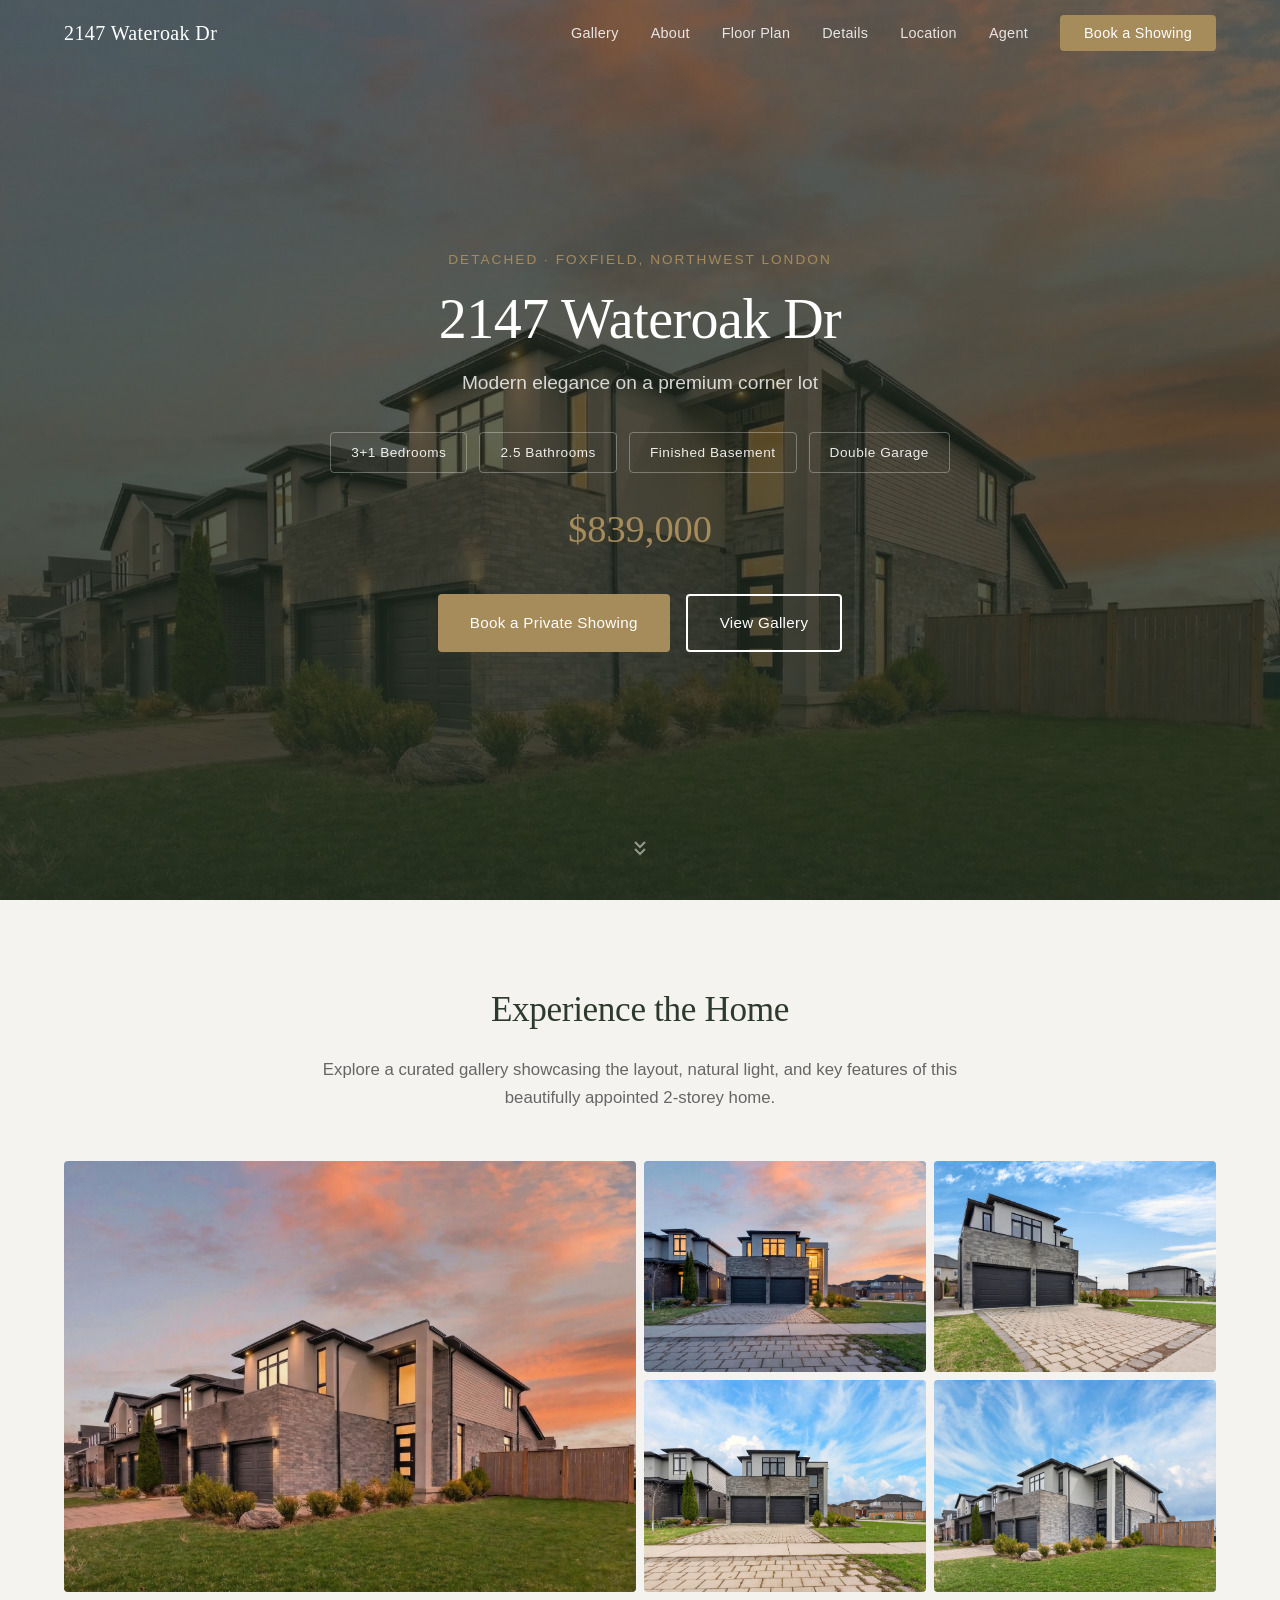
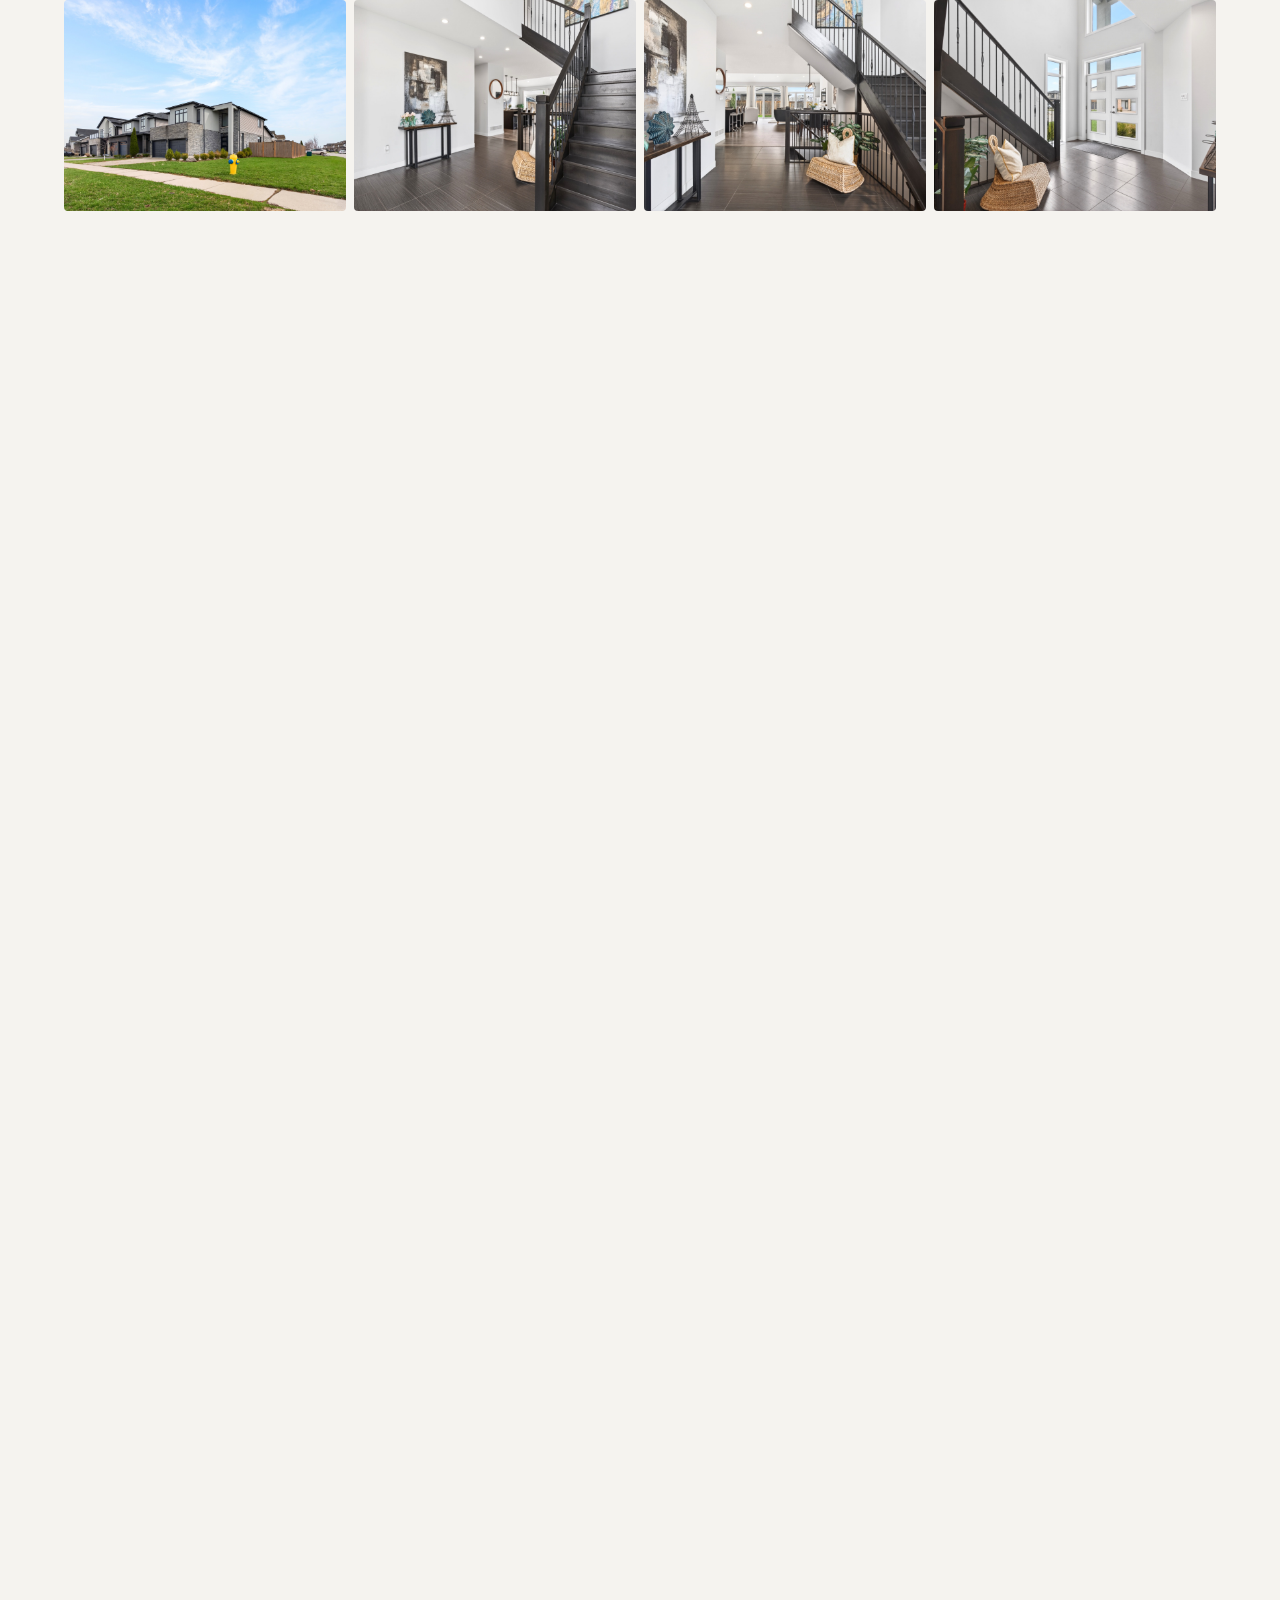
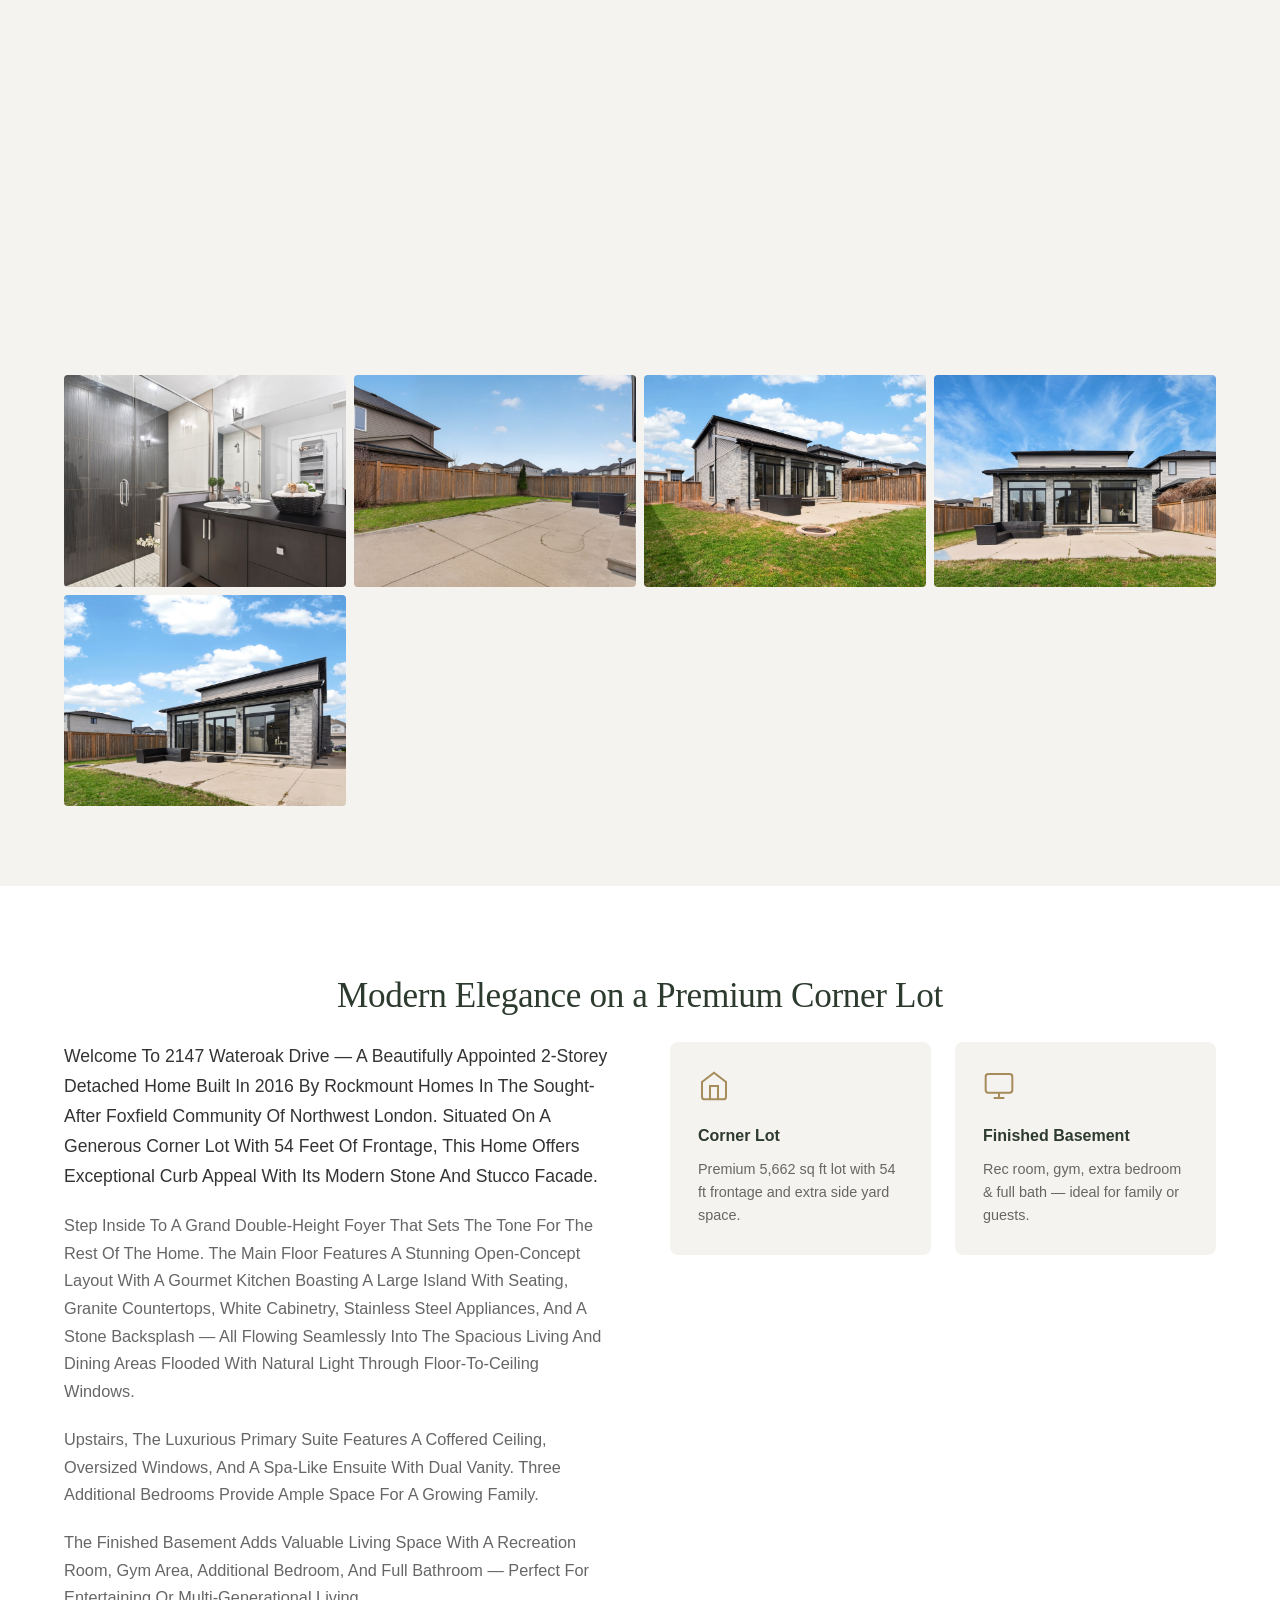
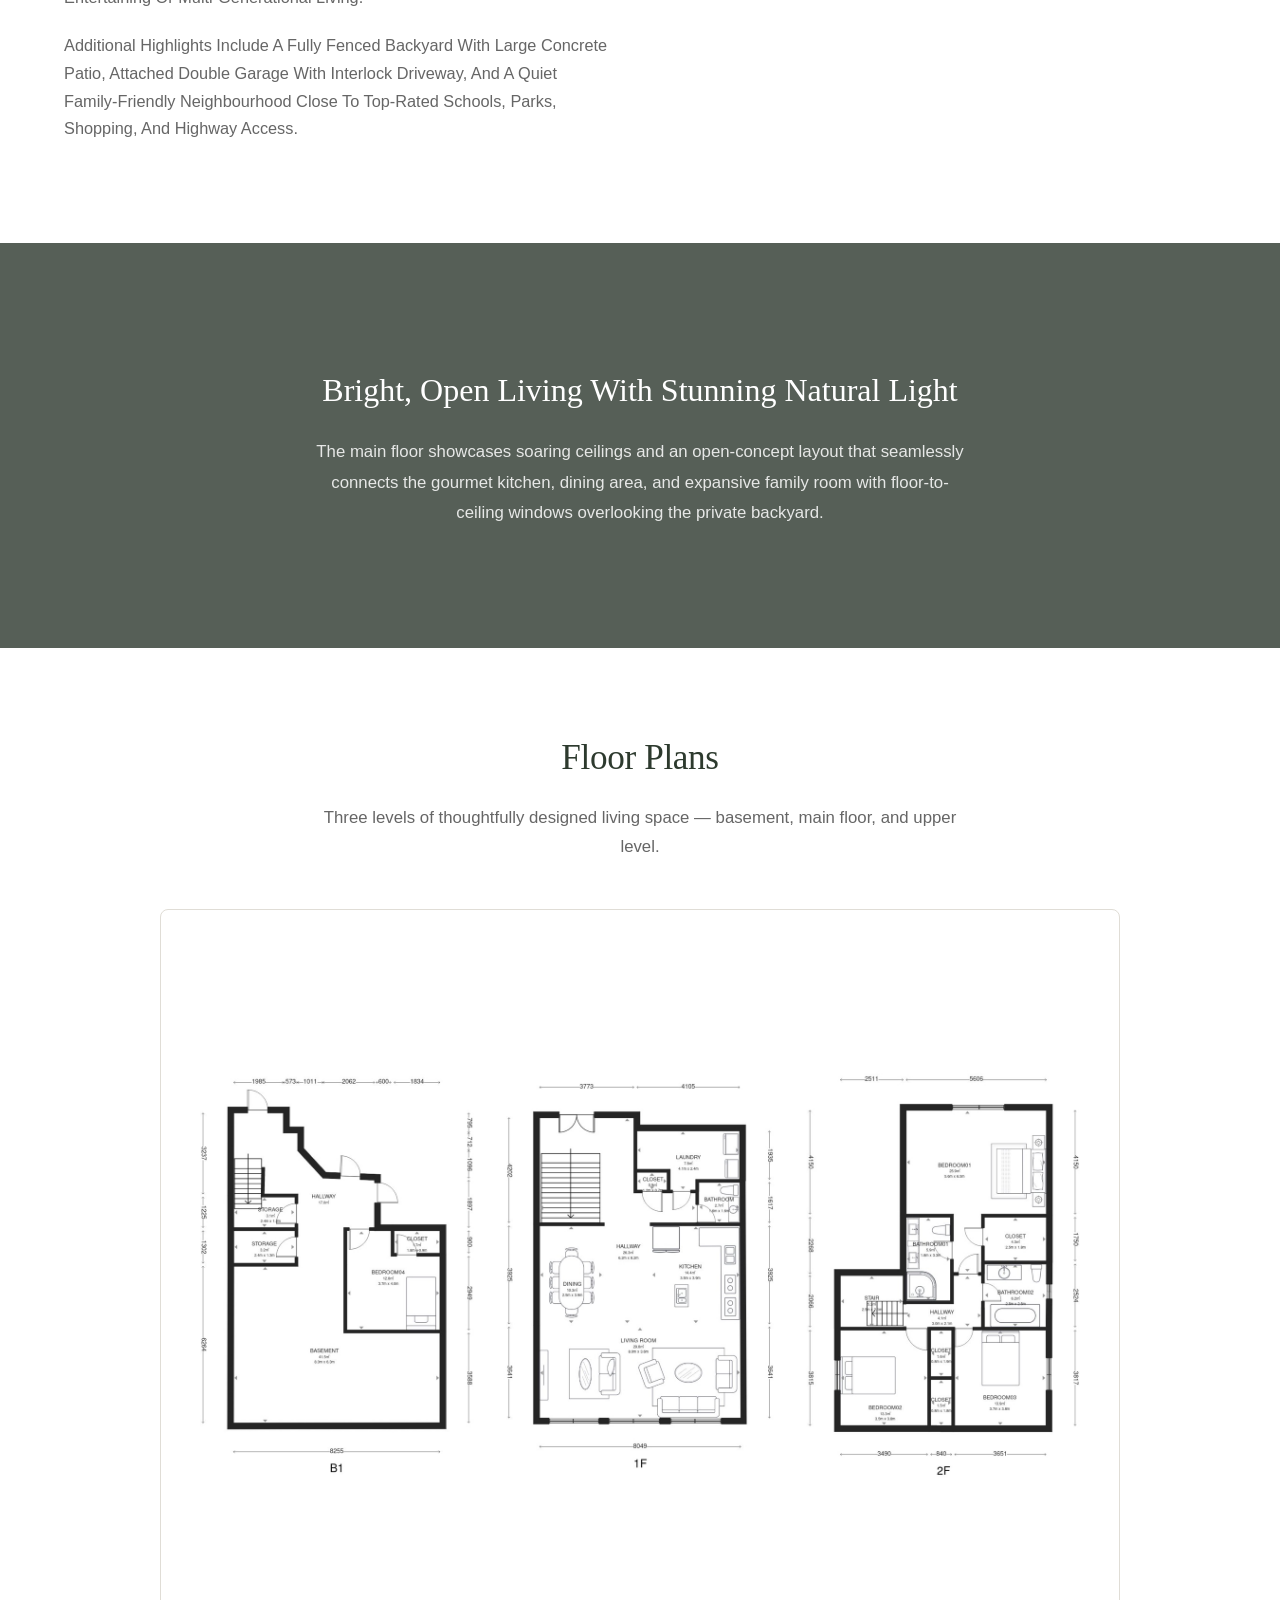
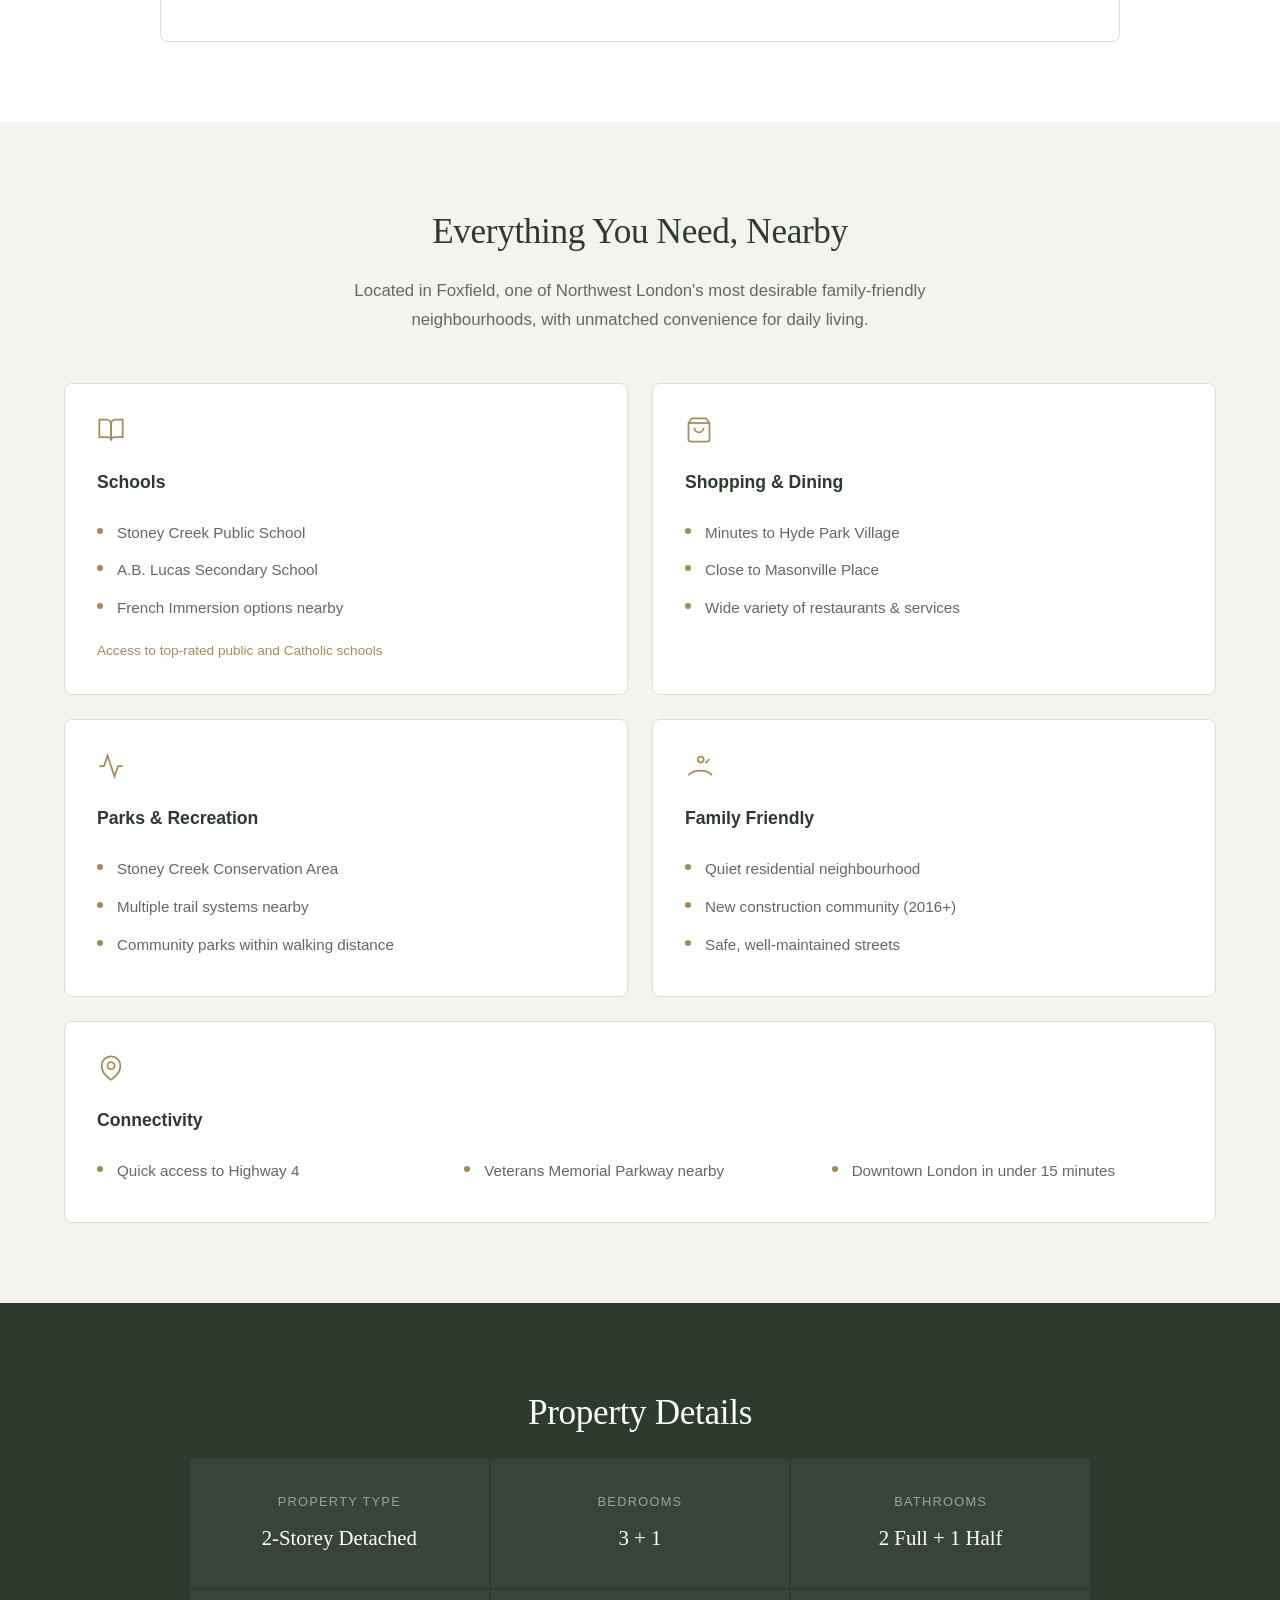
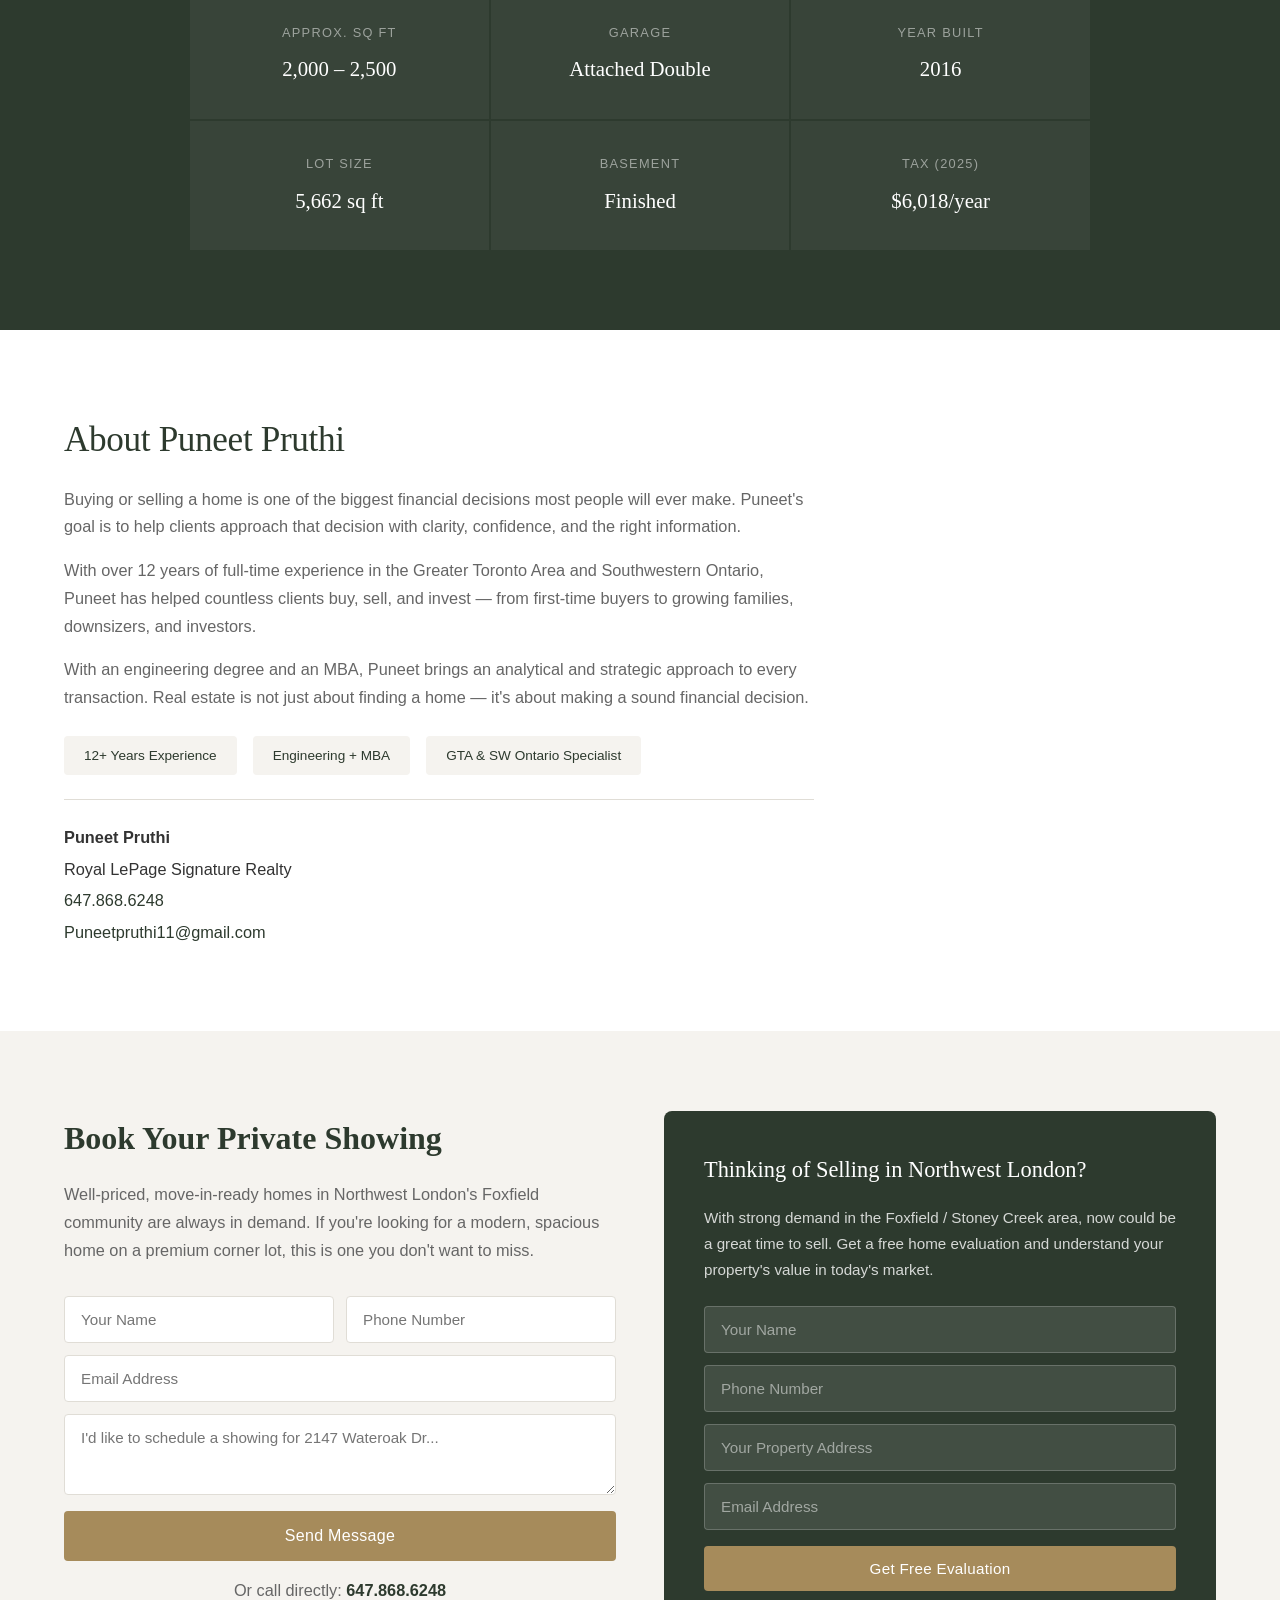
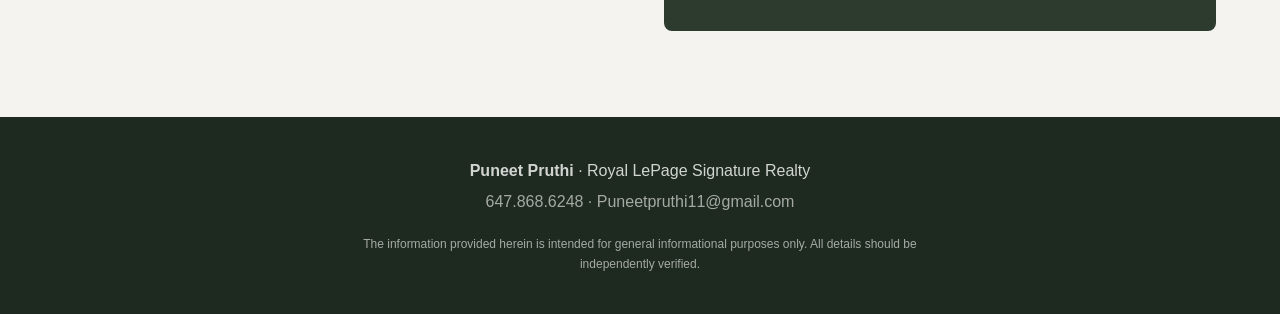
==== commit 8f5499cf: "Update list price to $839,000" ====
--- a/index.html
+++ b/index.html
@@ -42,7 +42,7 @@
             <span>Finished Basement</span>
             <span>Double Garage</span>
         </div>
-        <div class="hero-price">$849,900</div>
+        <div class="hero-price">$839,000</div>
         <div class="hero-actions">
             <a href="#contact" class="btn btn-primary">Book a Private Showing</a>
             <a href="#gallery" class="btn btn-outline">View Gallery</a>
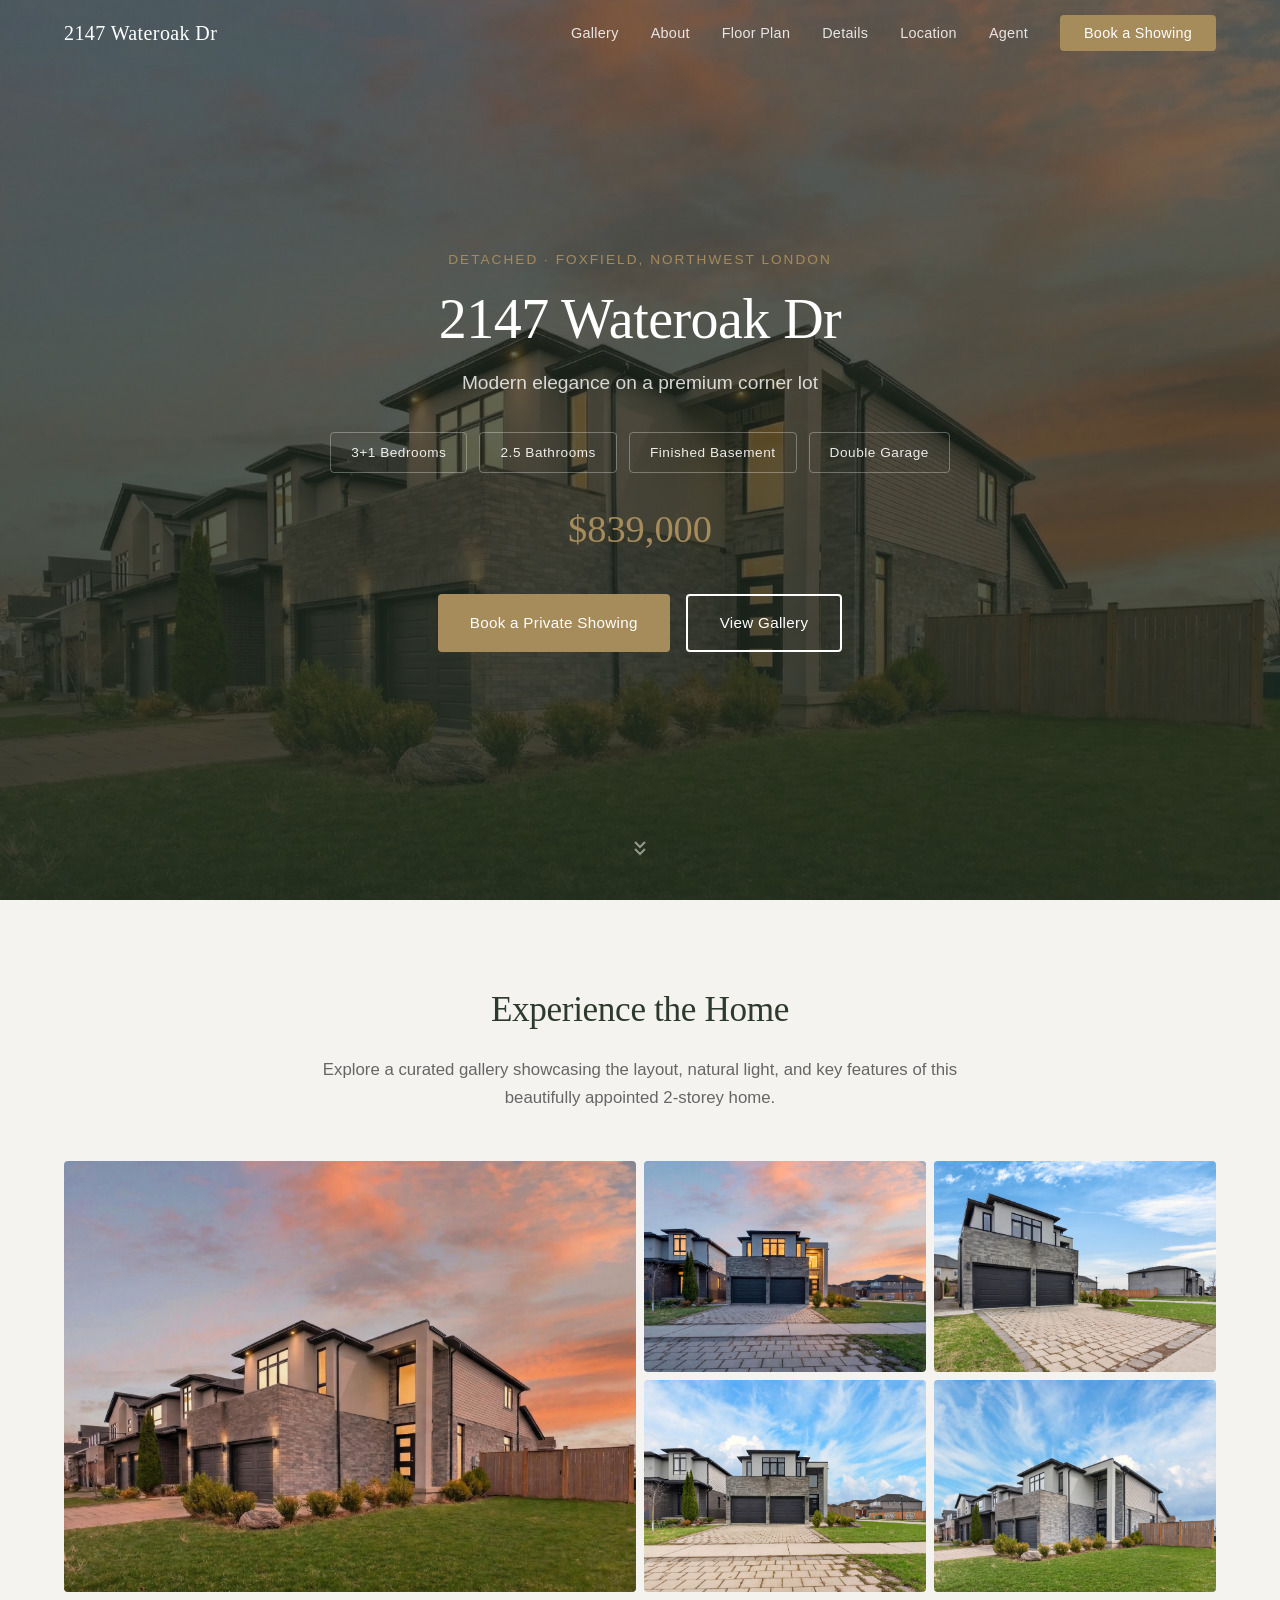
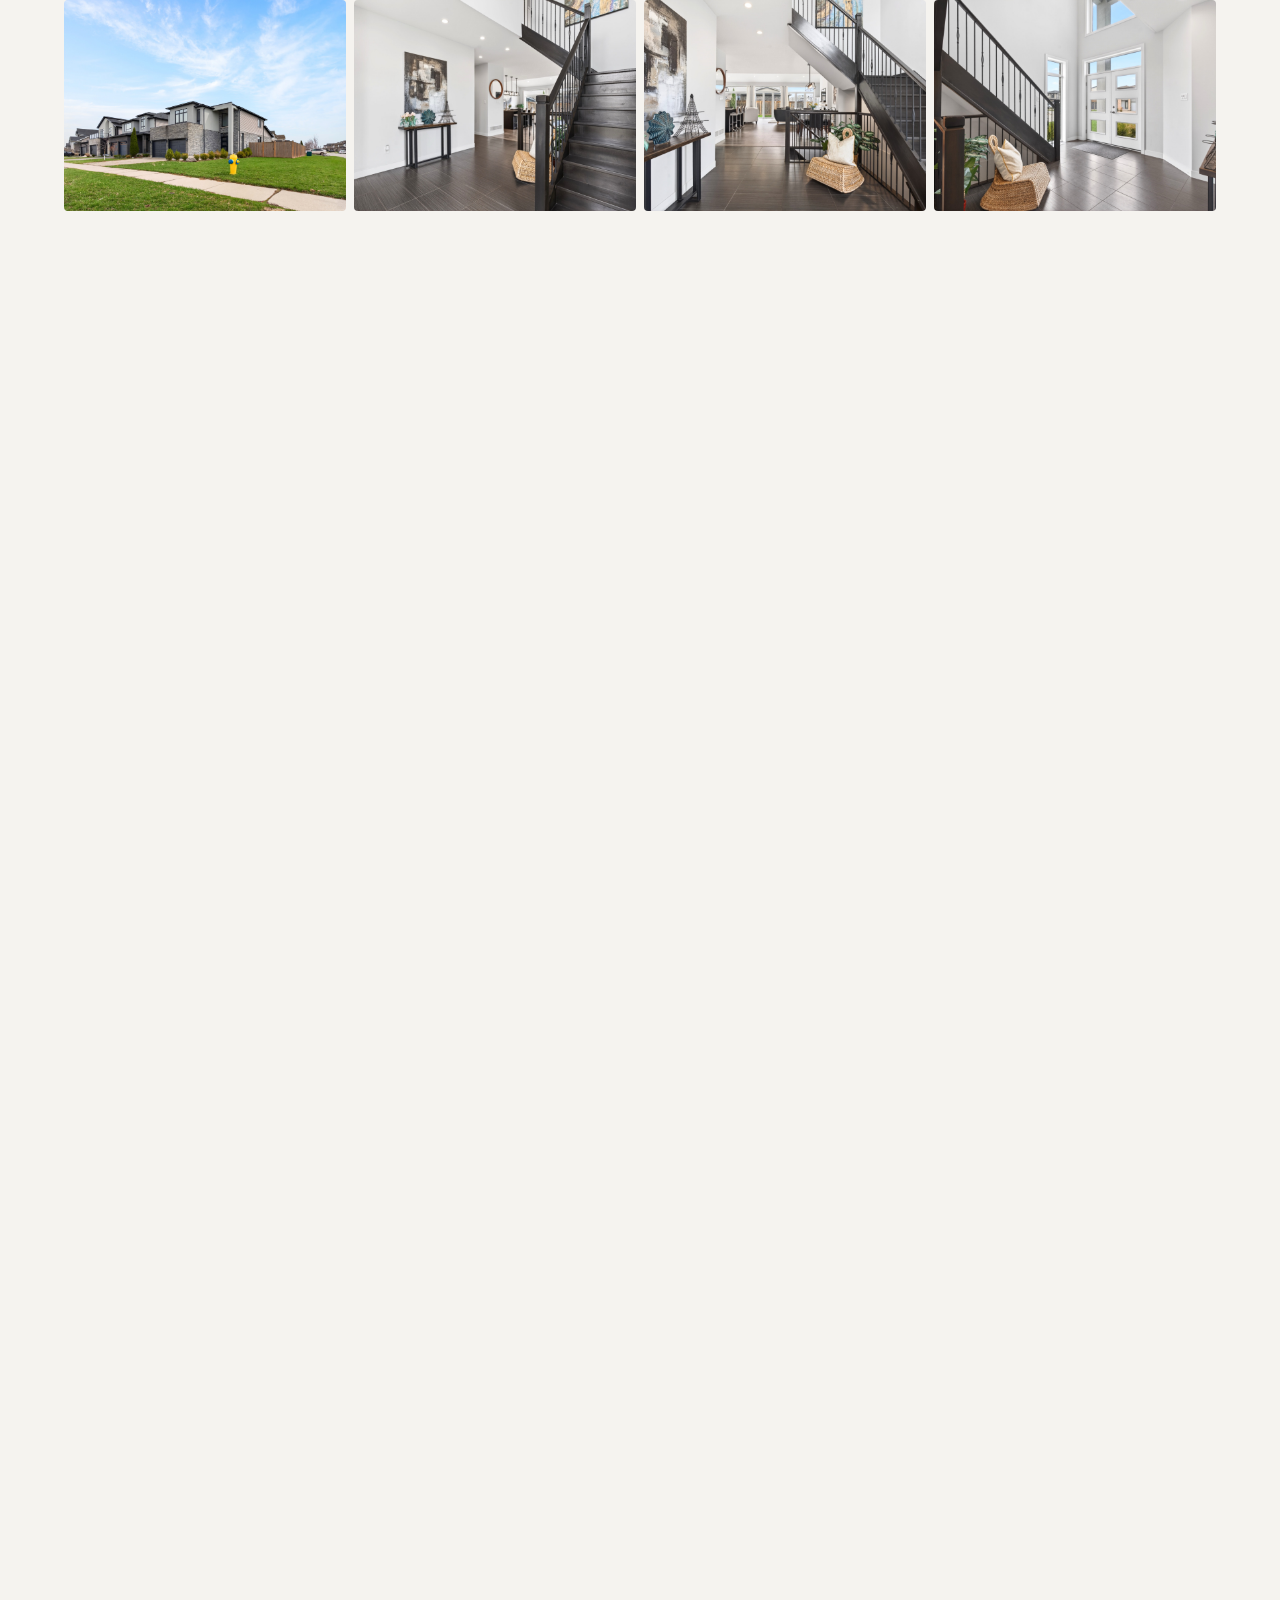
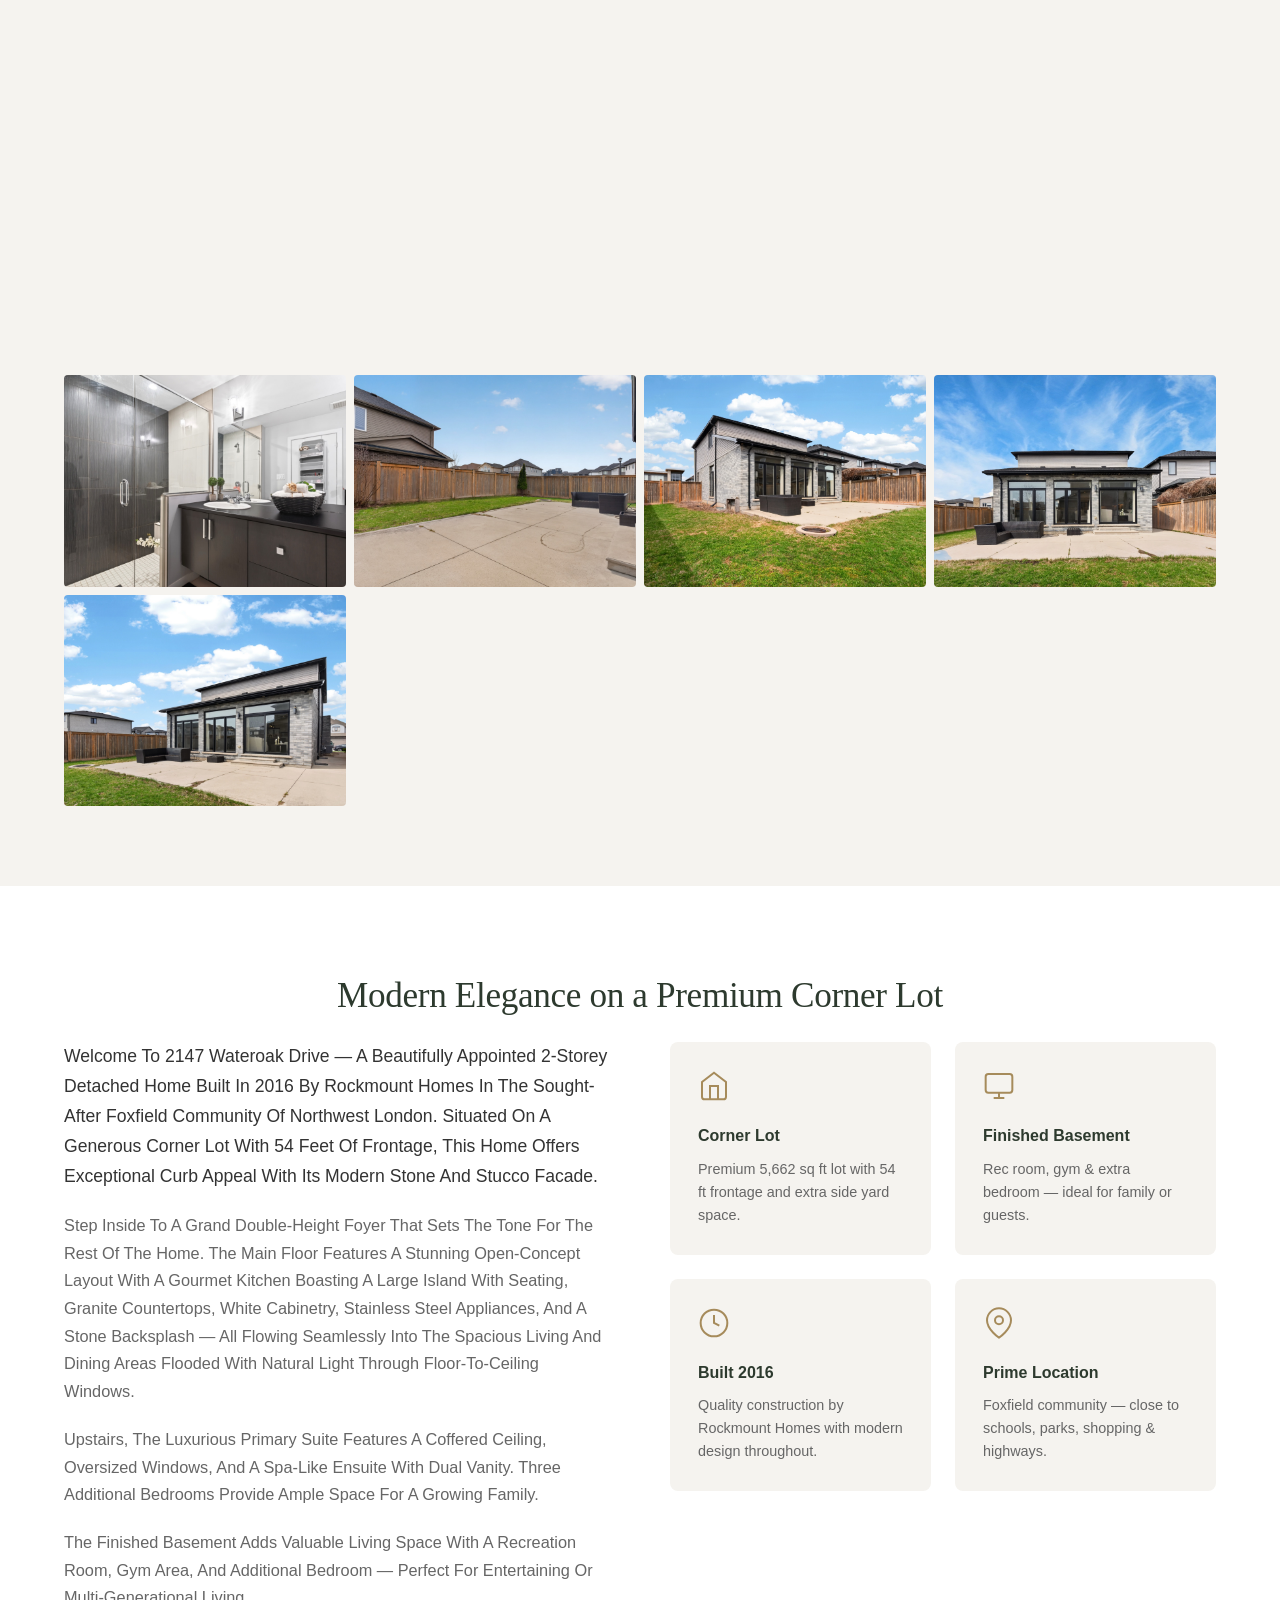
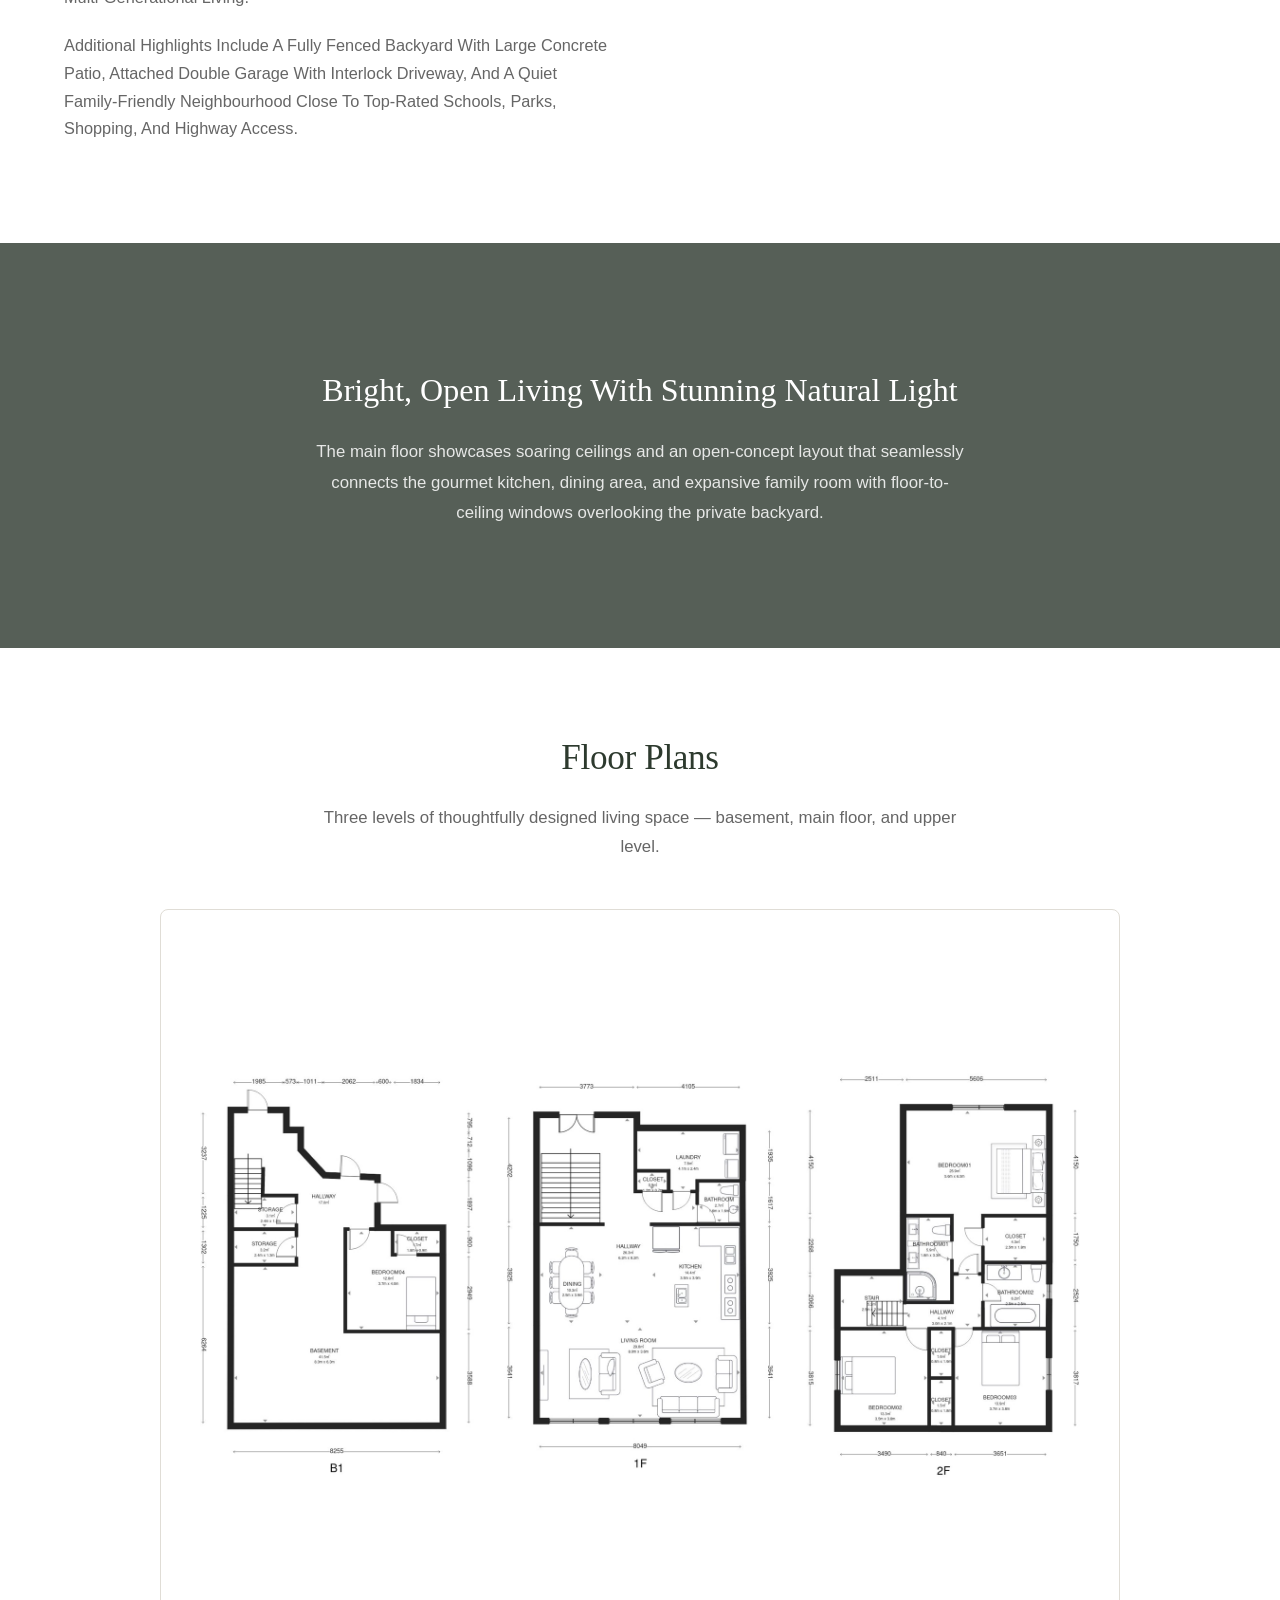
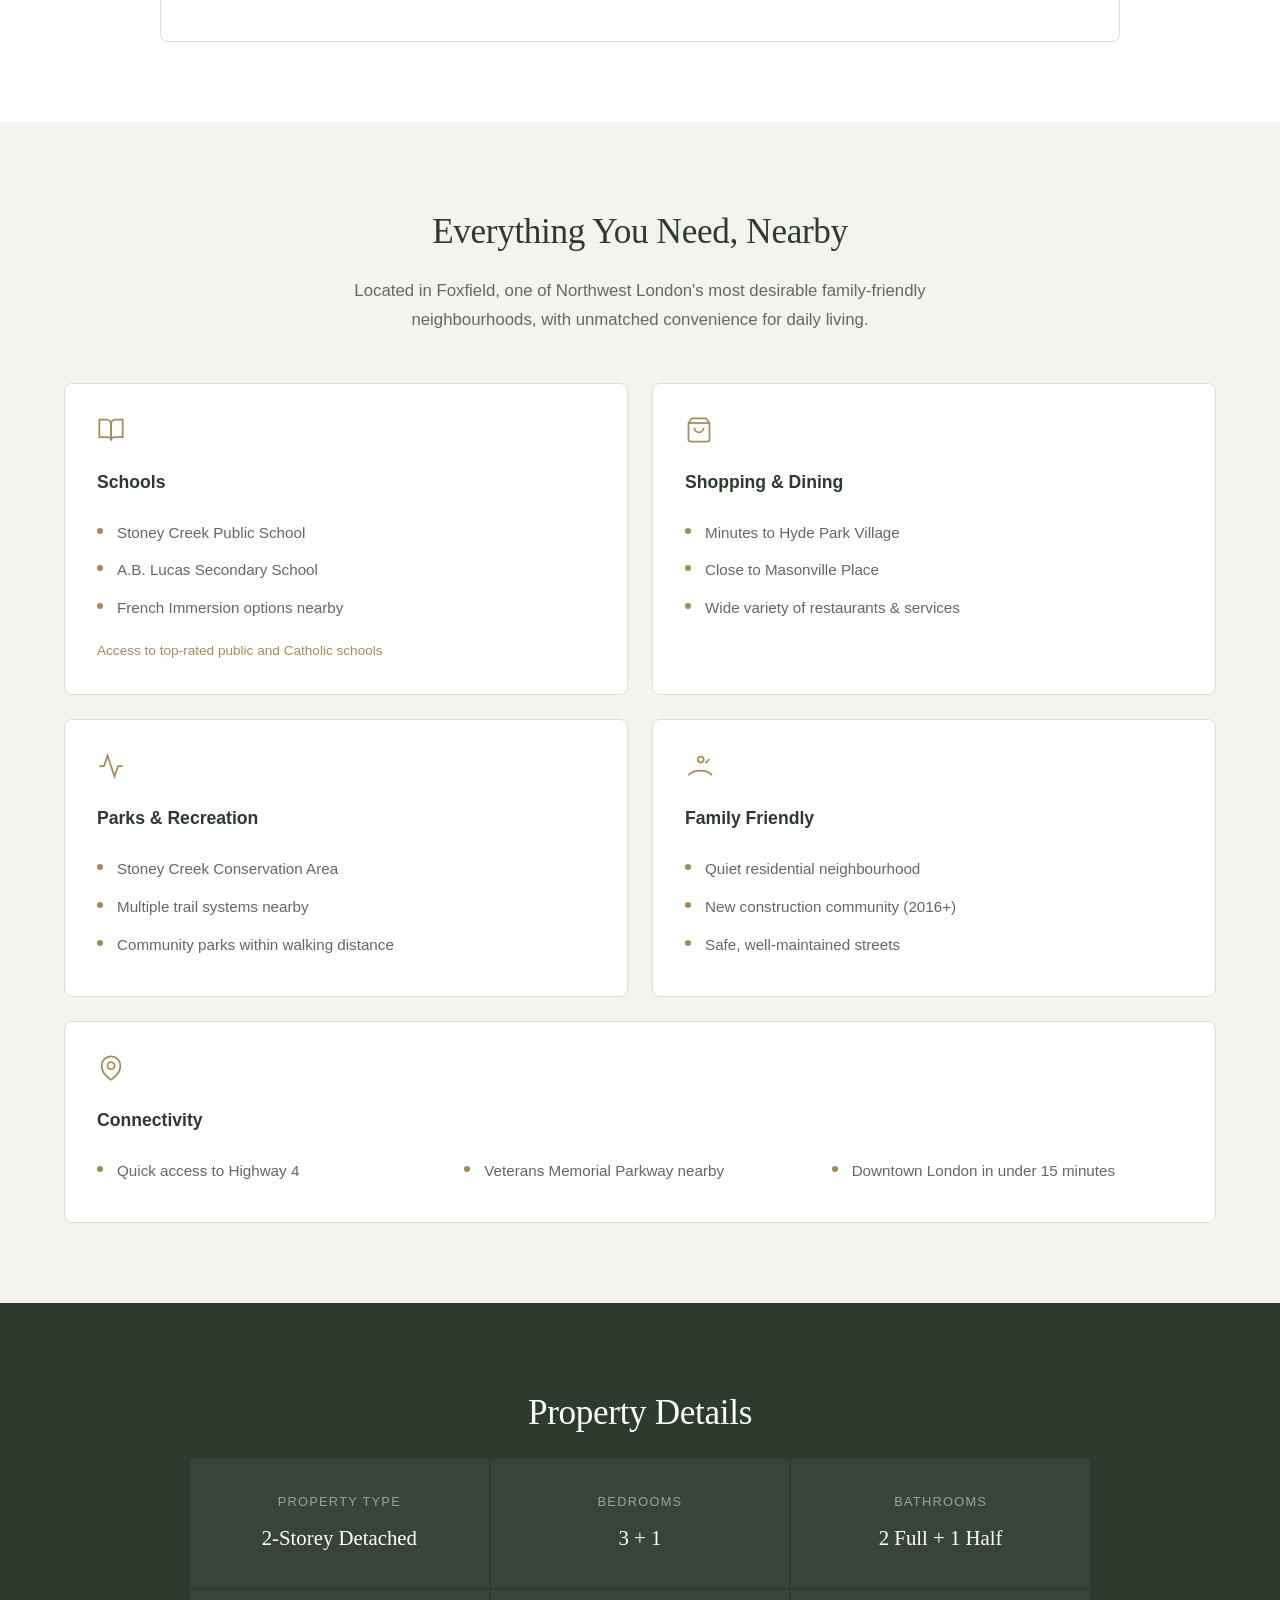
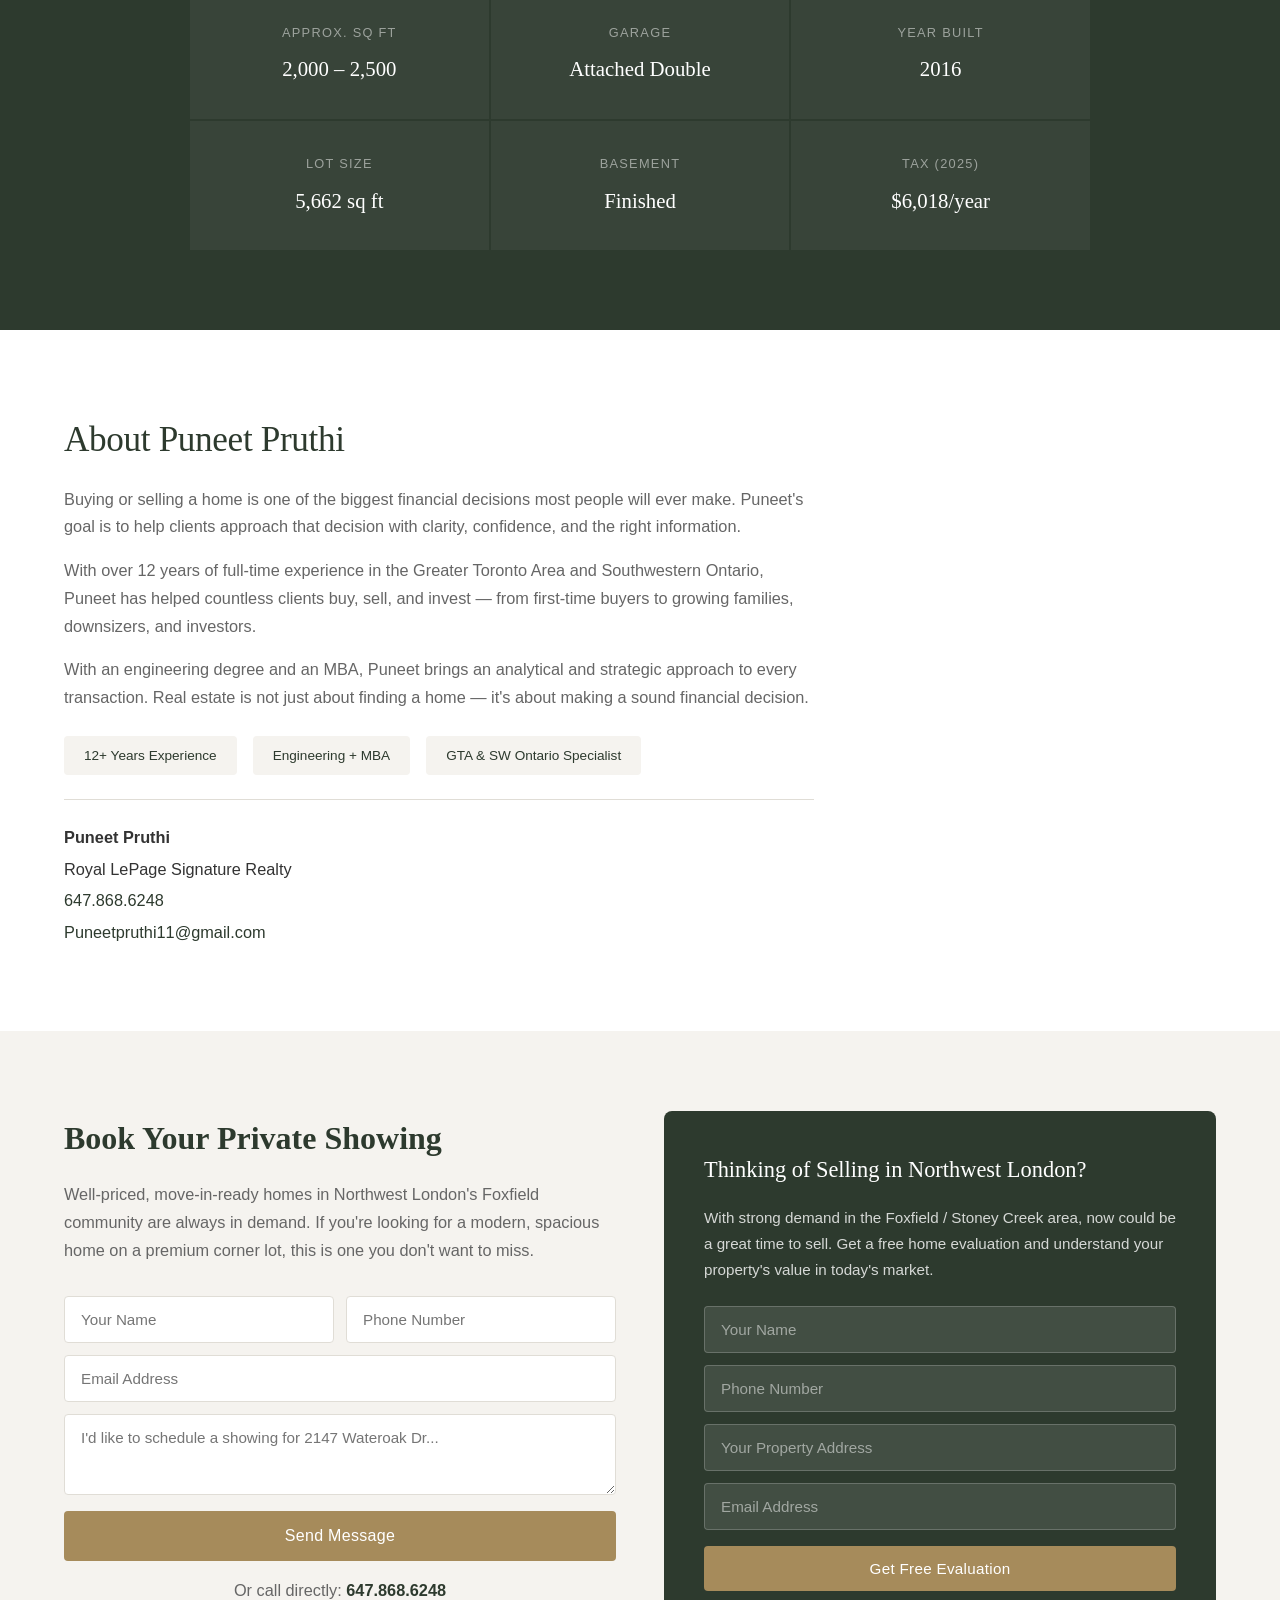
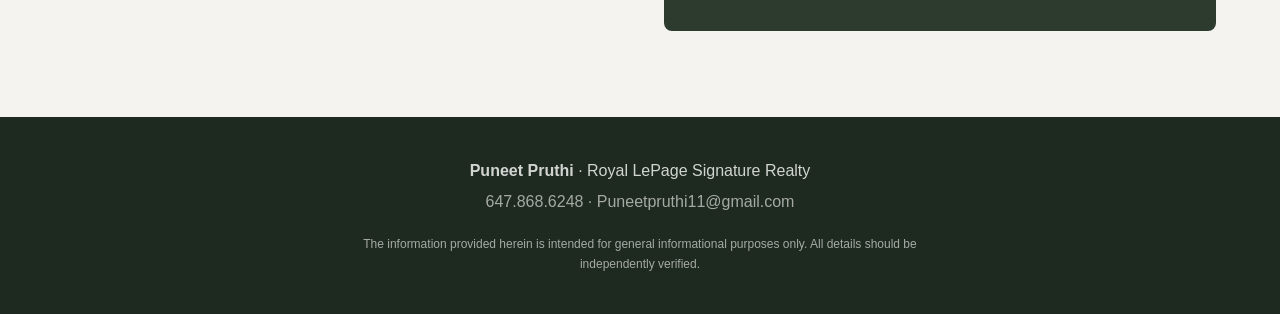
==== commit 511bae4c: "Remove basement bathroom references, fix bedroom count in meta" ====
--- a/index.html
+++ b/index.html
@@ -4,7 +4,7 @@
     <meta charset="UTF-8">
     <meta name="viewport" content="width=device-width, initial-scale=1.0">
     <title>2147 Wateroak Dr | Detached Home in London | Puneet Pruthi</title>
-    <meta name="description" content="Stunning 2-storey detached home at 2147 Wateroak Drive, London ON. 4 bedrooms, 2.5 baths, finished basement, double garage. Built 2016 by Rockmount Homes. Listed by Puneet Pruthi, Royal LePage Signature Realty.">
+    <meta name="description" content="Stunning 2-storey detached home at 2147 Wateroak Drive, London ON. 3+1 bedrooms, 2.5 baths, finished basement, double garage. Built 2016 by Rockmount Homes. Listed by Puneet Pruthi, Royal LePage Signature Realty.">
     <link rel="stylesheet" href="styles.css">
 </head>
 <body>
@@ -275,7 +275,7 @@
                 <p>Welcome To 2147 Wateroak Drive — A Beautifully Appointed 2-Storey Detached Home Built In 2016 By Rockmount Homes In The Sought-After Foxfield Community Of Northwest London. Situated On A Generous Corner Lot With 54 Feet Of Frontage, This Home Offers Exceptional Curb Appeal With Its Modern Stone And Stucco Facade.</p>
                 <p>Step Inside To A Grand Double-Height Foyer That Sets The Tone For The Rest Of The Home. The Main Floor Features A Stunning Open-Concept Layout With A Gourmet Kitchen Boasting A Large Island With Seating, Granite Countertops, White Cabinetry, Stainless Steel Appliances, And A Stone Backsplash — All Flowing Seamlessly Into The Spacious Living And Dining Areas Flooded With Natural Light Through Floor-To-Ceiling Windows.</p>
                 <p>Upstairs, The Luxurious Primary Suite Features A Coffered Ceiling, Oversized Windows, And A Spa-Like Ensuite With Dual Vanity. Three Additional Bedrooms Provide Ample Space For A Growing Family.</p>
-                <p>The Finished Basement Adds Valuable Living Space With A Recreation Room, Gym Area, Additional Bedroom, And Full Bathroom — Perfect For Entertaining Or Multi-Generational Living.</p>
+                <p>The Finished Basement Adds Valuable Living Space With A Recreation Room, Gym Area, And Additional Bedroom — Perfect For Entertaining Or Multi-Generational Living.</p>
                 <p>Additional Highlights Include A Fully Fenced Backyard With Large Concrete Patio, Attached Double Garage With Interlock Driveway, And A Quiet Family-Friendly Neighbourhood Close To Top-Rated Schools, Parks, Shopping, And Highway Access.</p>
             </div>
             <div class="about-features">
@@ -291,7 +291,7 @@
                         <svg width="32" height="32" viewBox="0 0 24 24" fill="none" stroke="currentColor" stroke-width="1.5"><rect x="2" y="3" width="20" height="14" rx="2"/><line x1="8" y1="21" x2="16" y2="21"/><line x1="12" y1="17" x2="12" y2="21"/></svg>
                     </div>
                     <h3>Finished Basement</h3>
-                    <p>Rec room, gym, extra bedroom &amp; full bath — ideal for family or guests.</p>
+                    <p>Rec room, gym &amp; extra bedroom — ideal for family or guests.</p>
                 </div>
                 <div class="feature-card">
                     <div class="feature-icon">
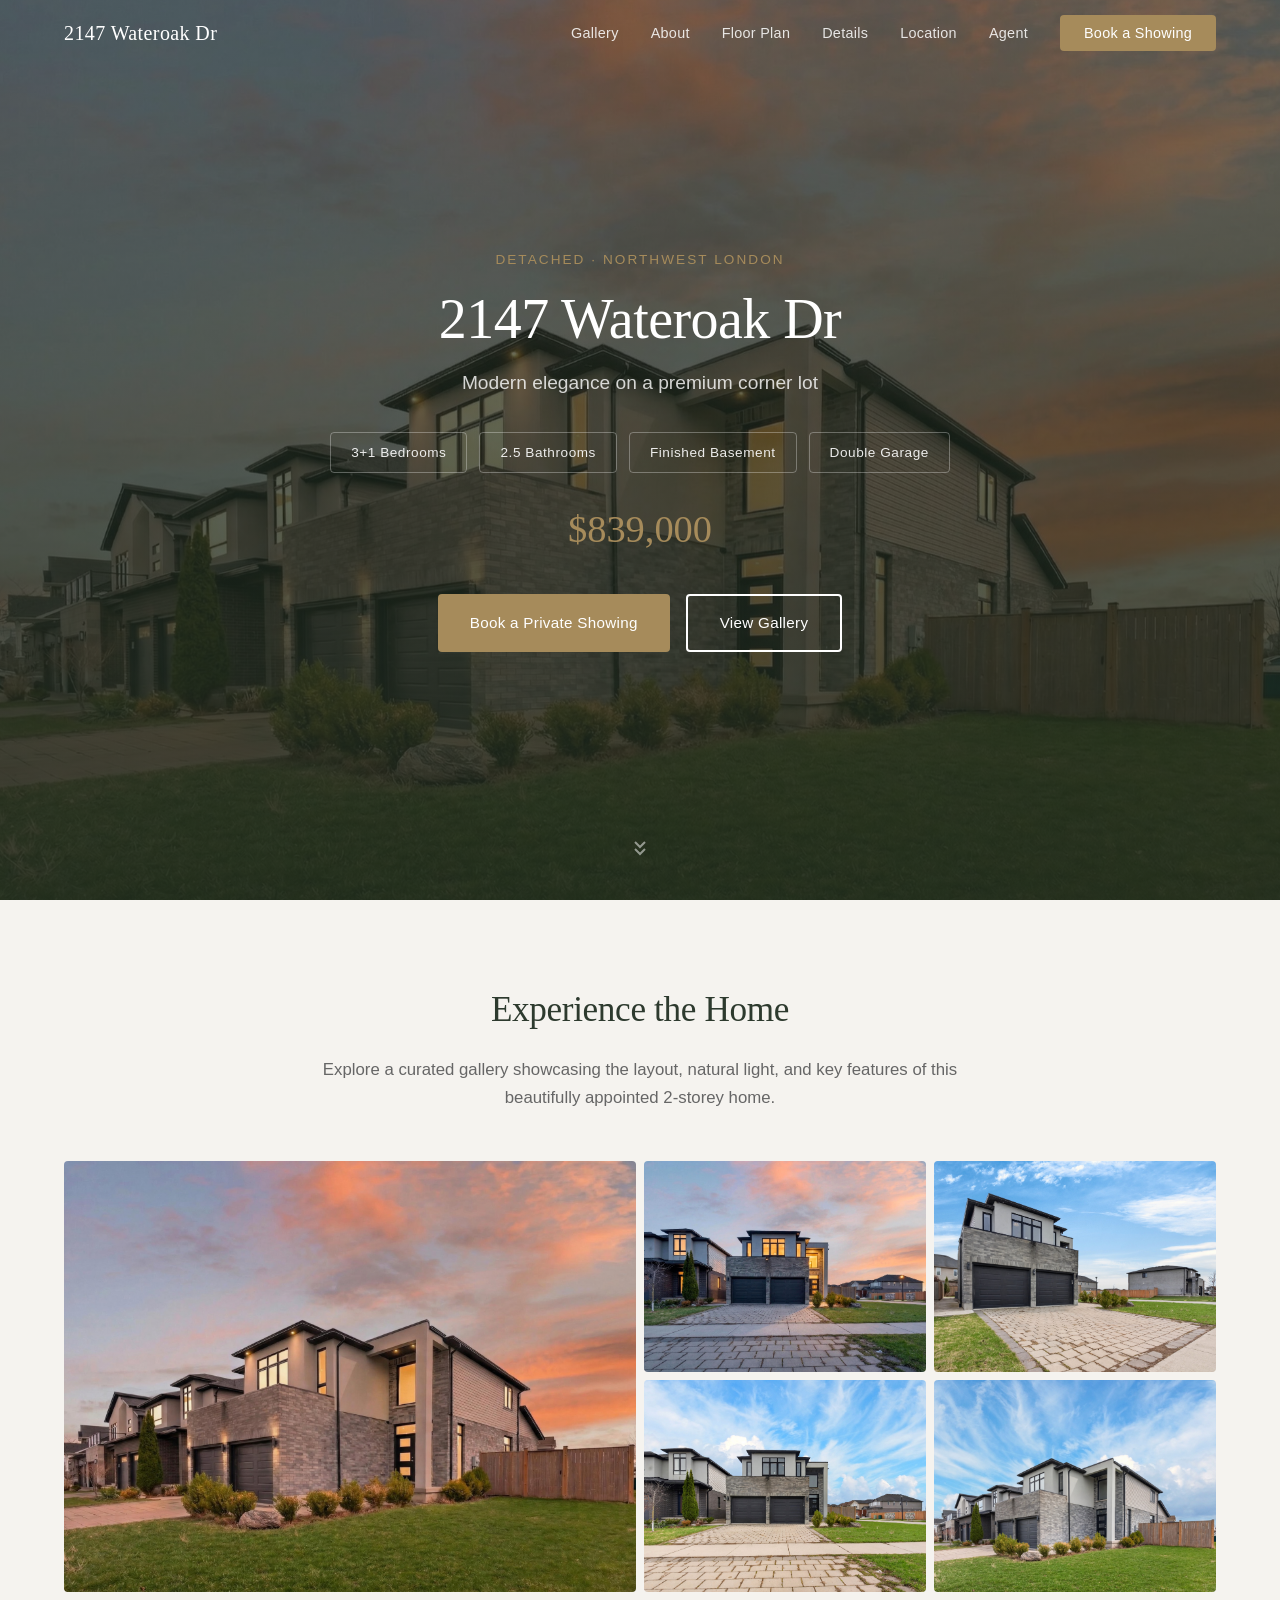
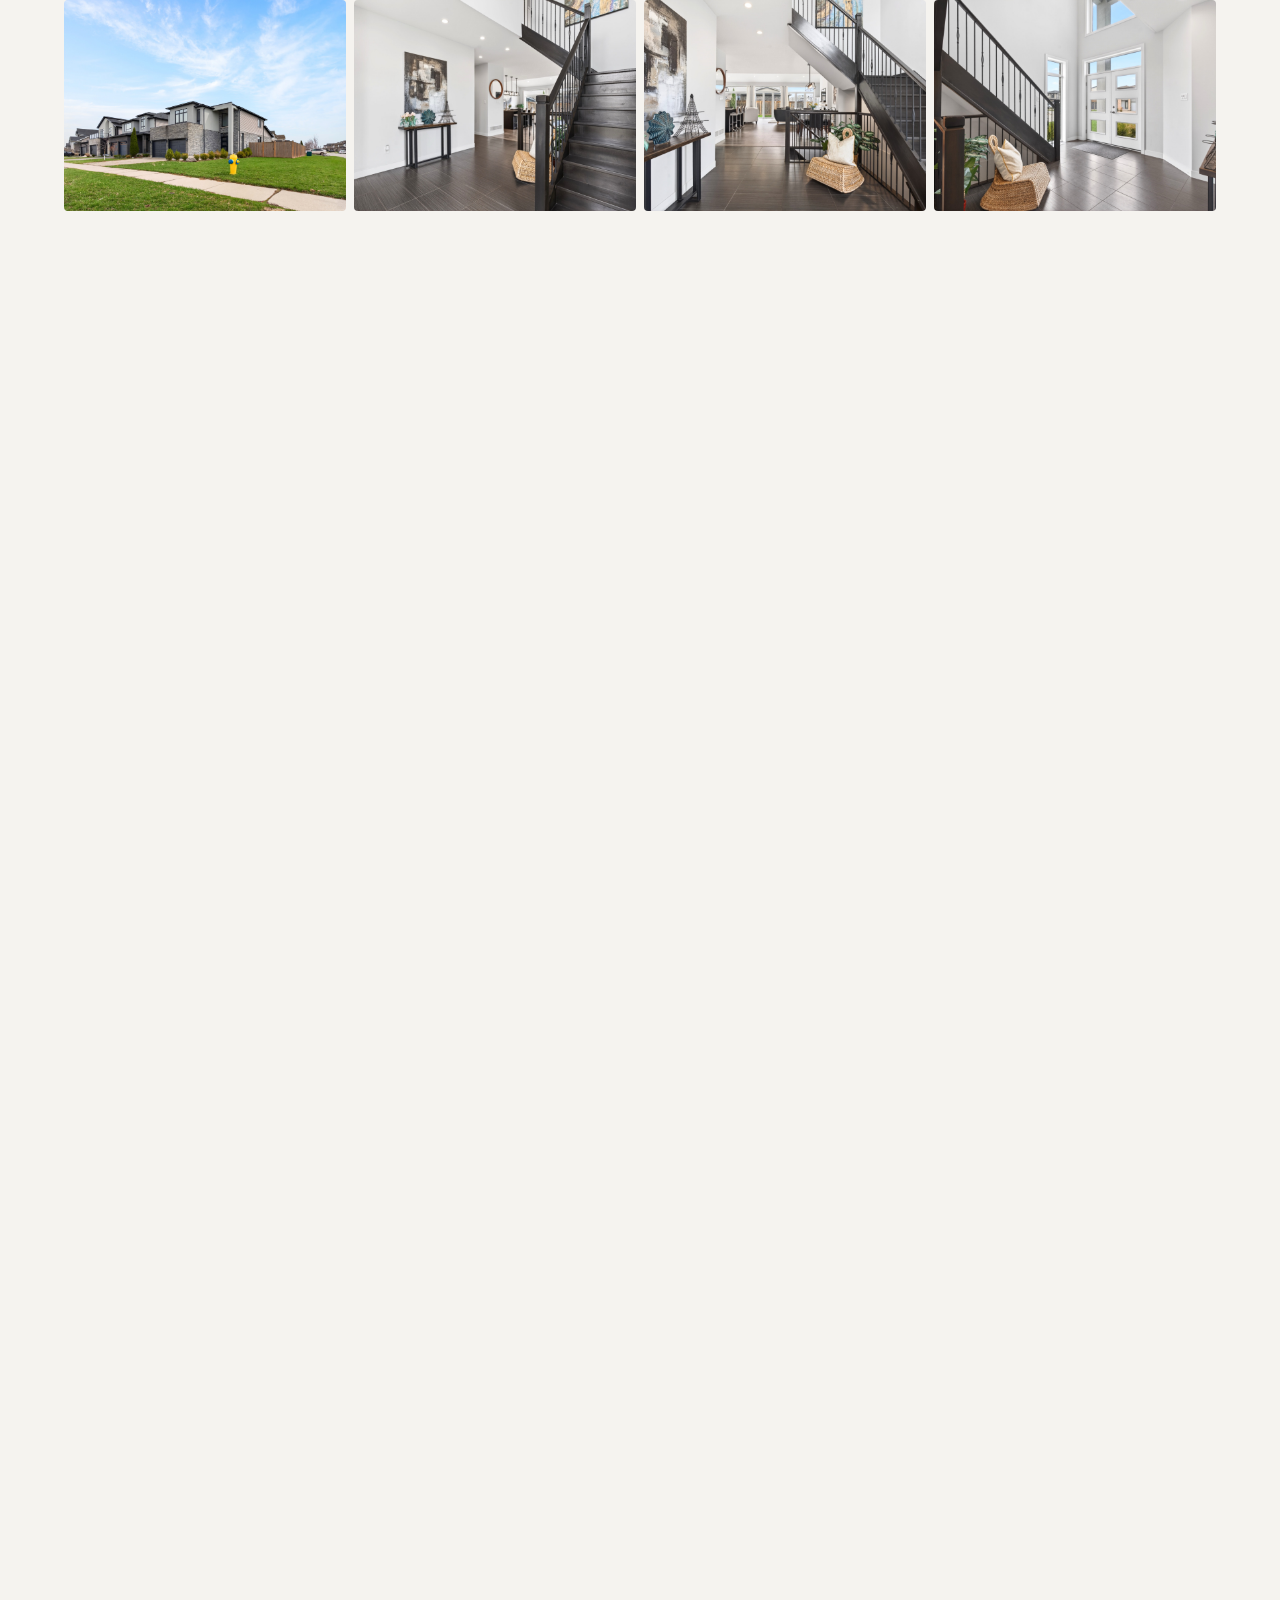
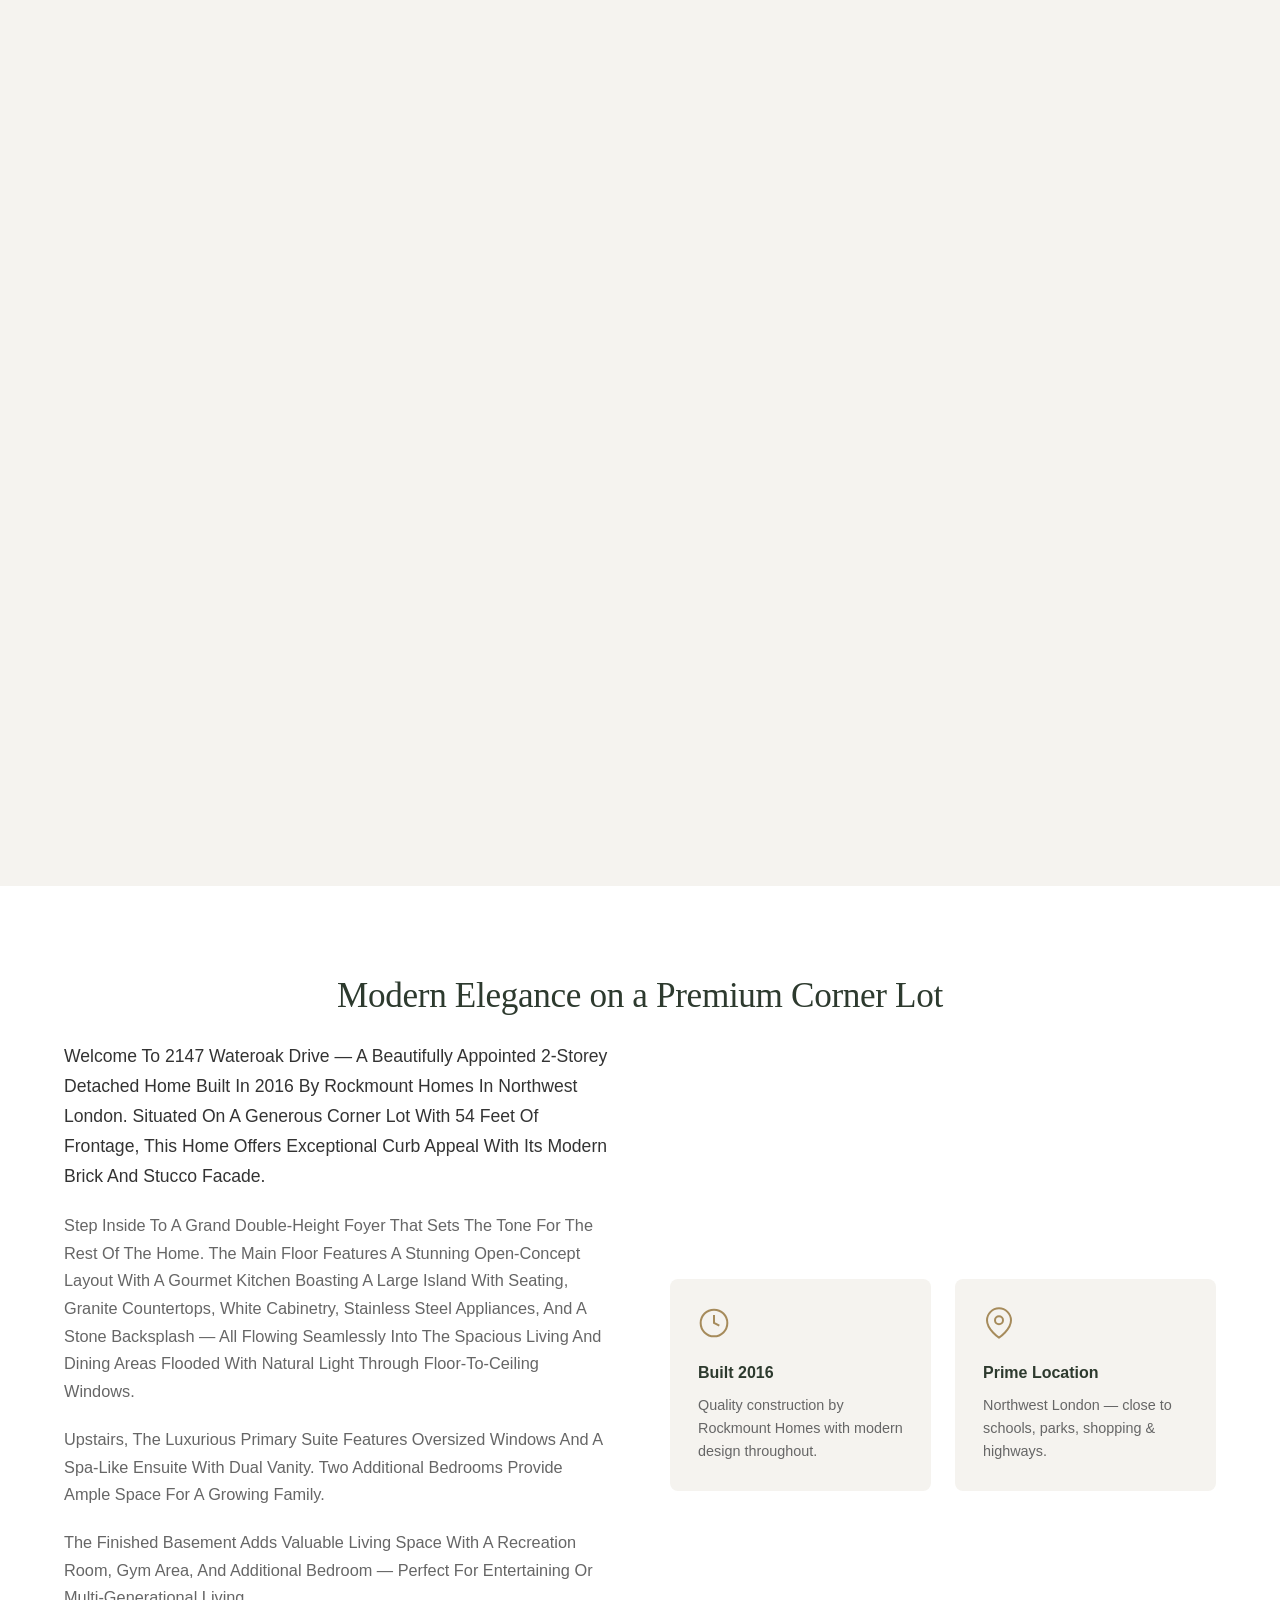
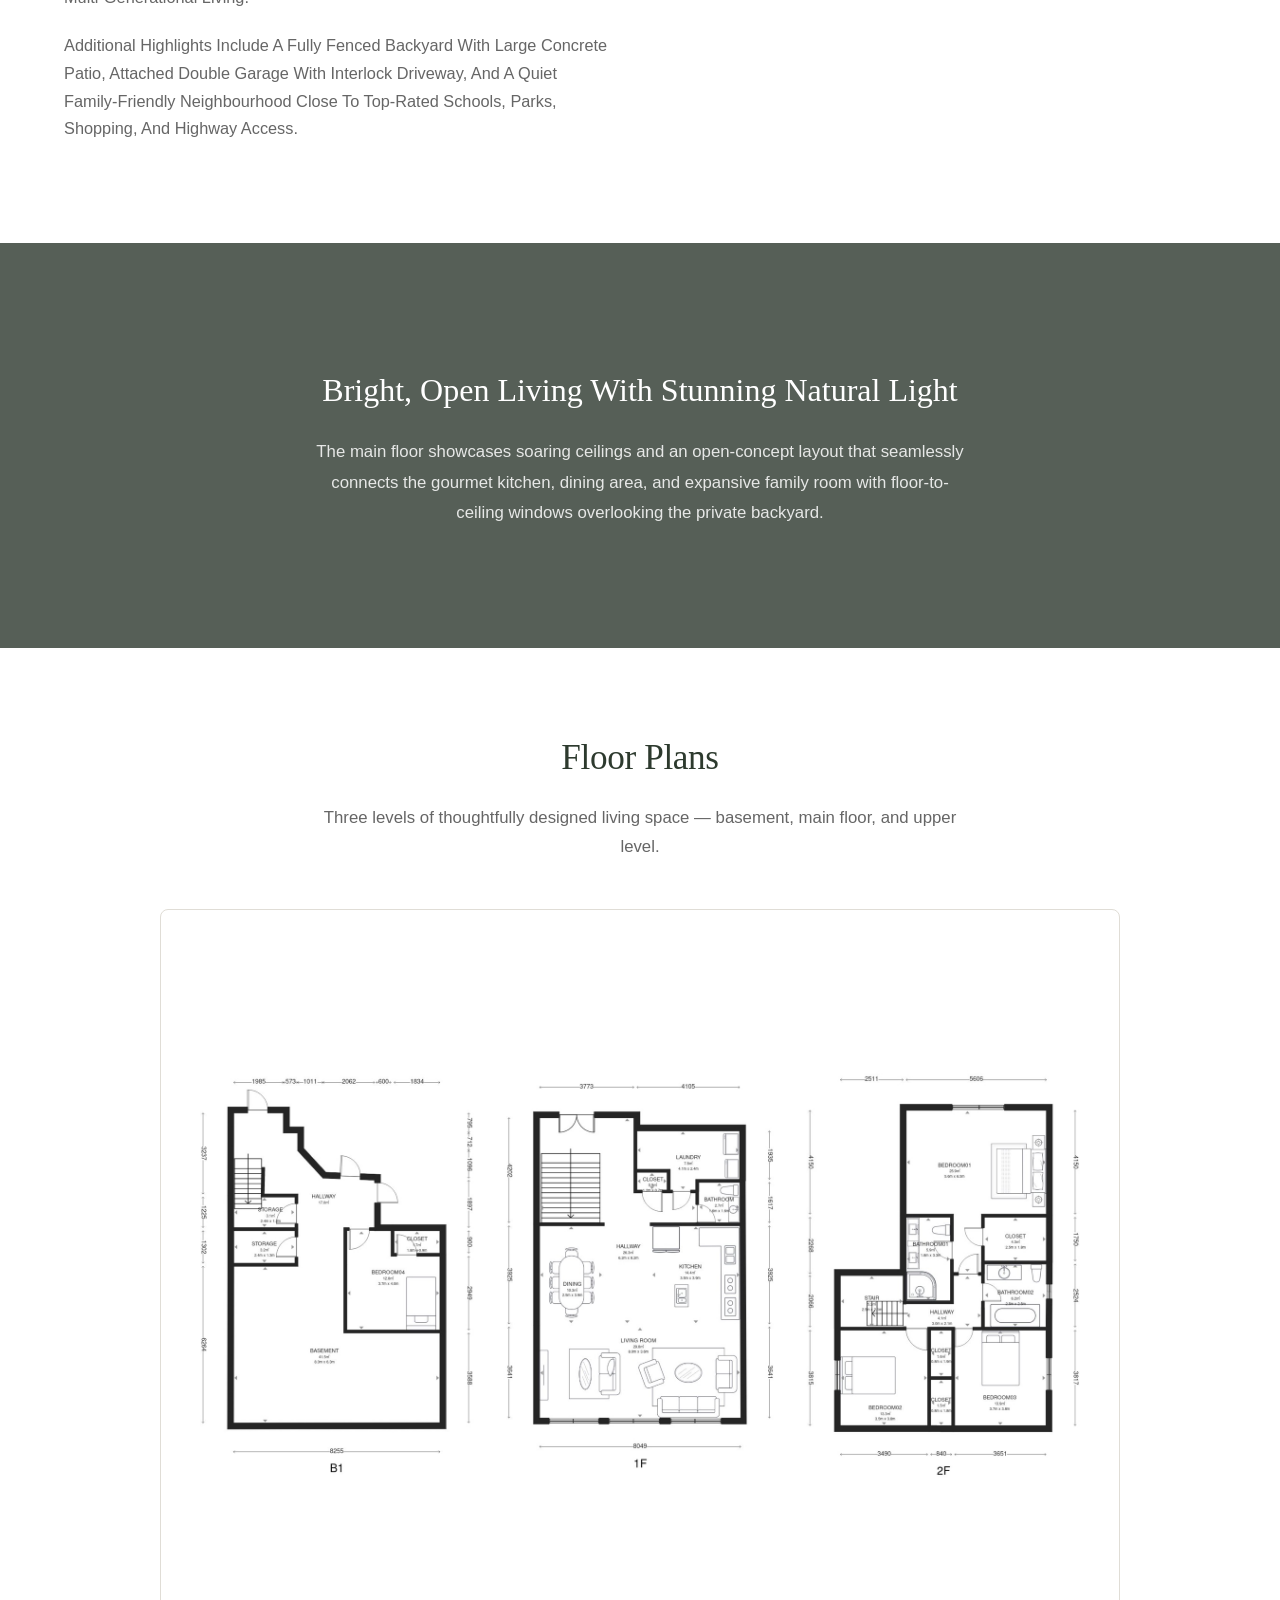
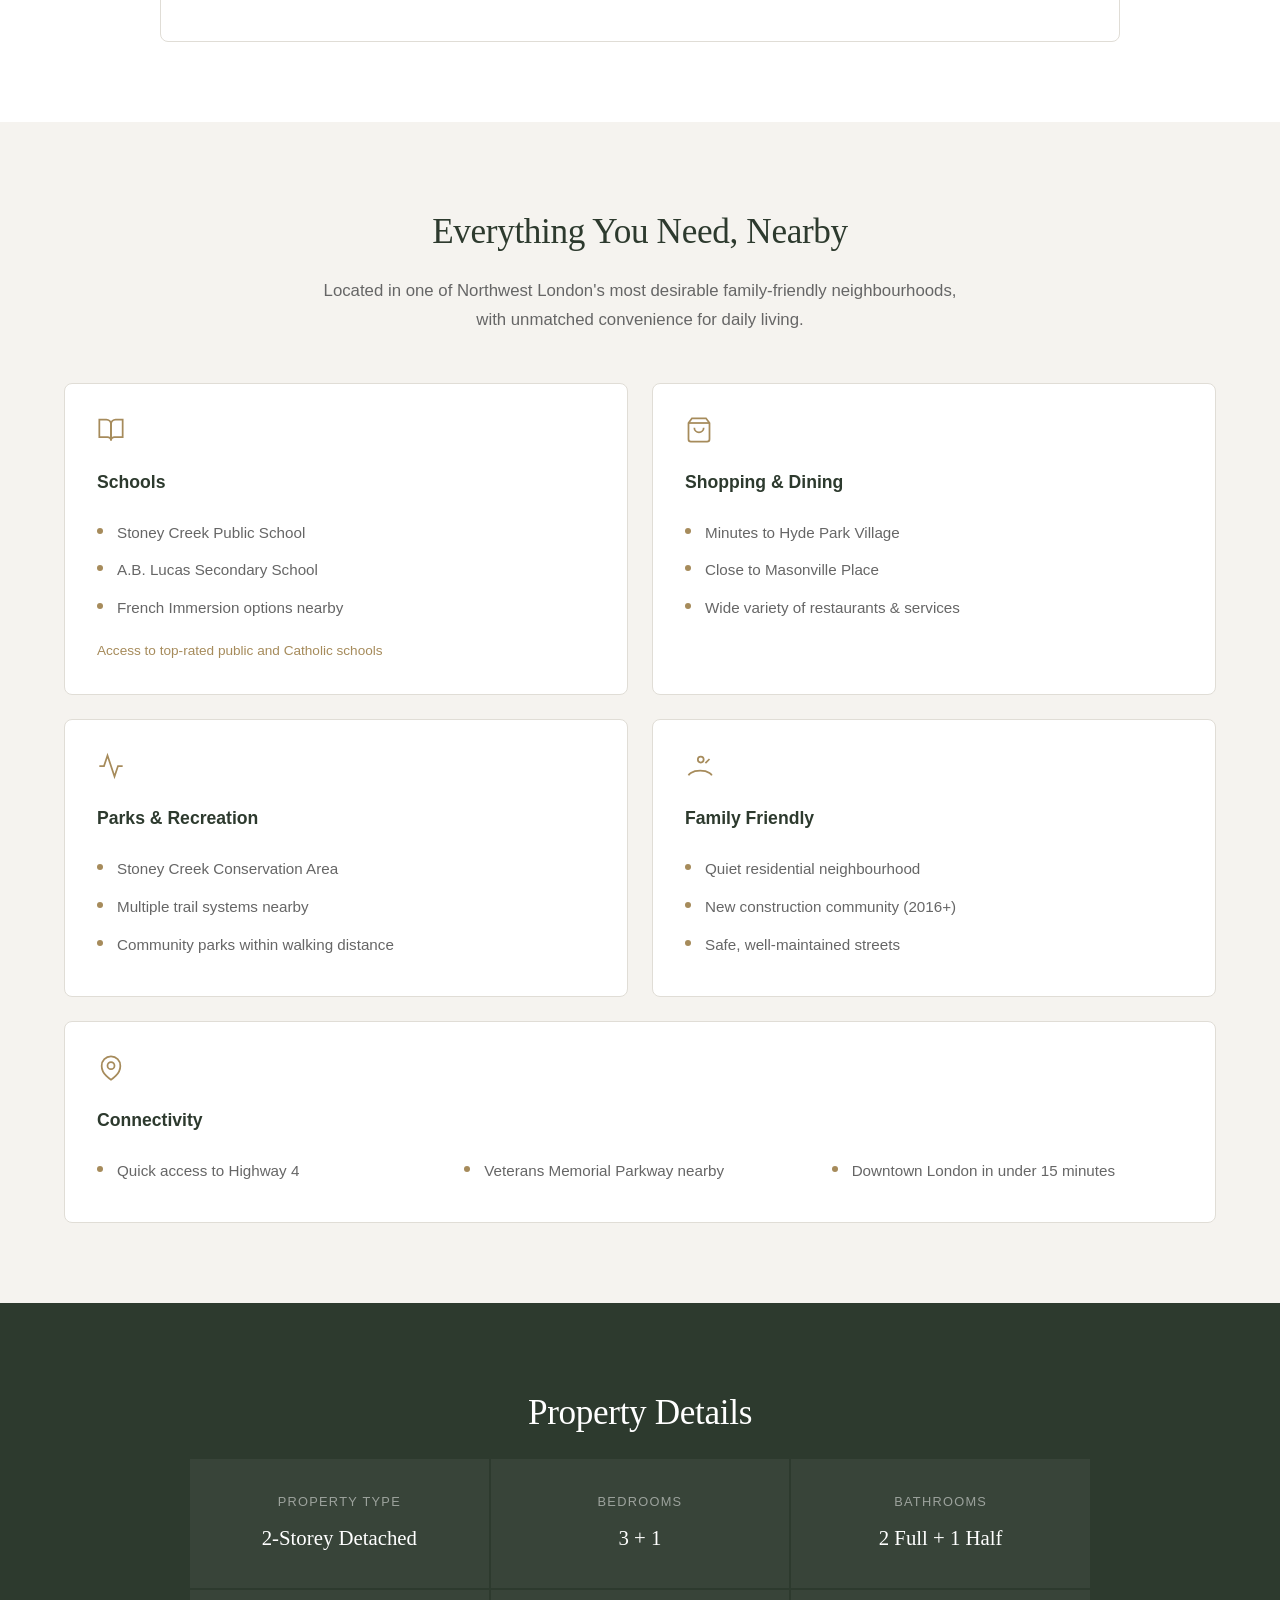
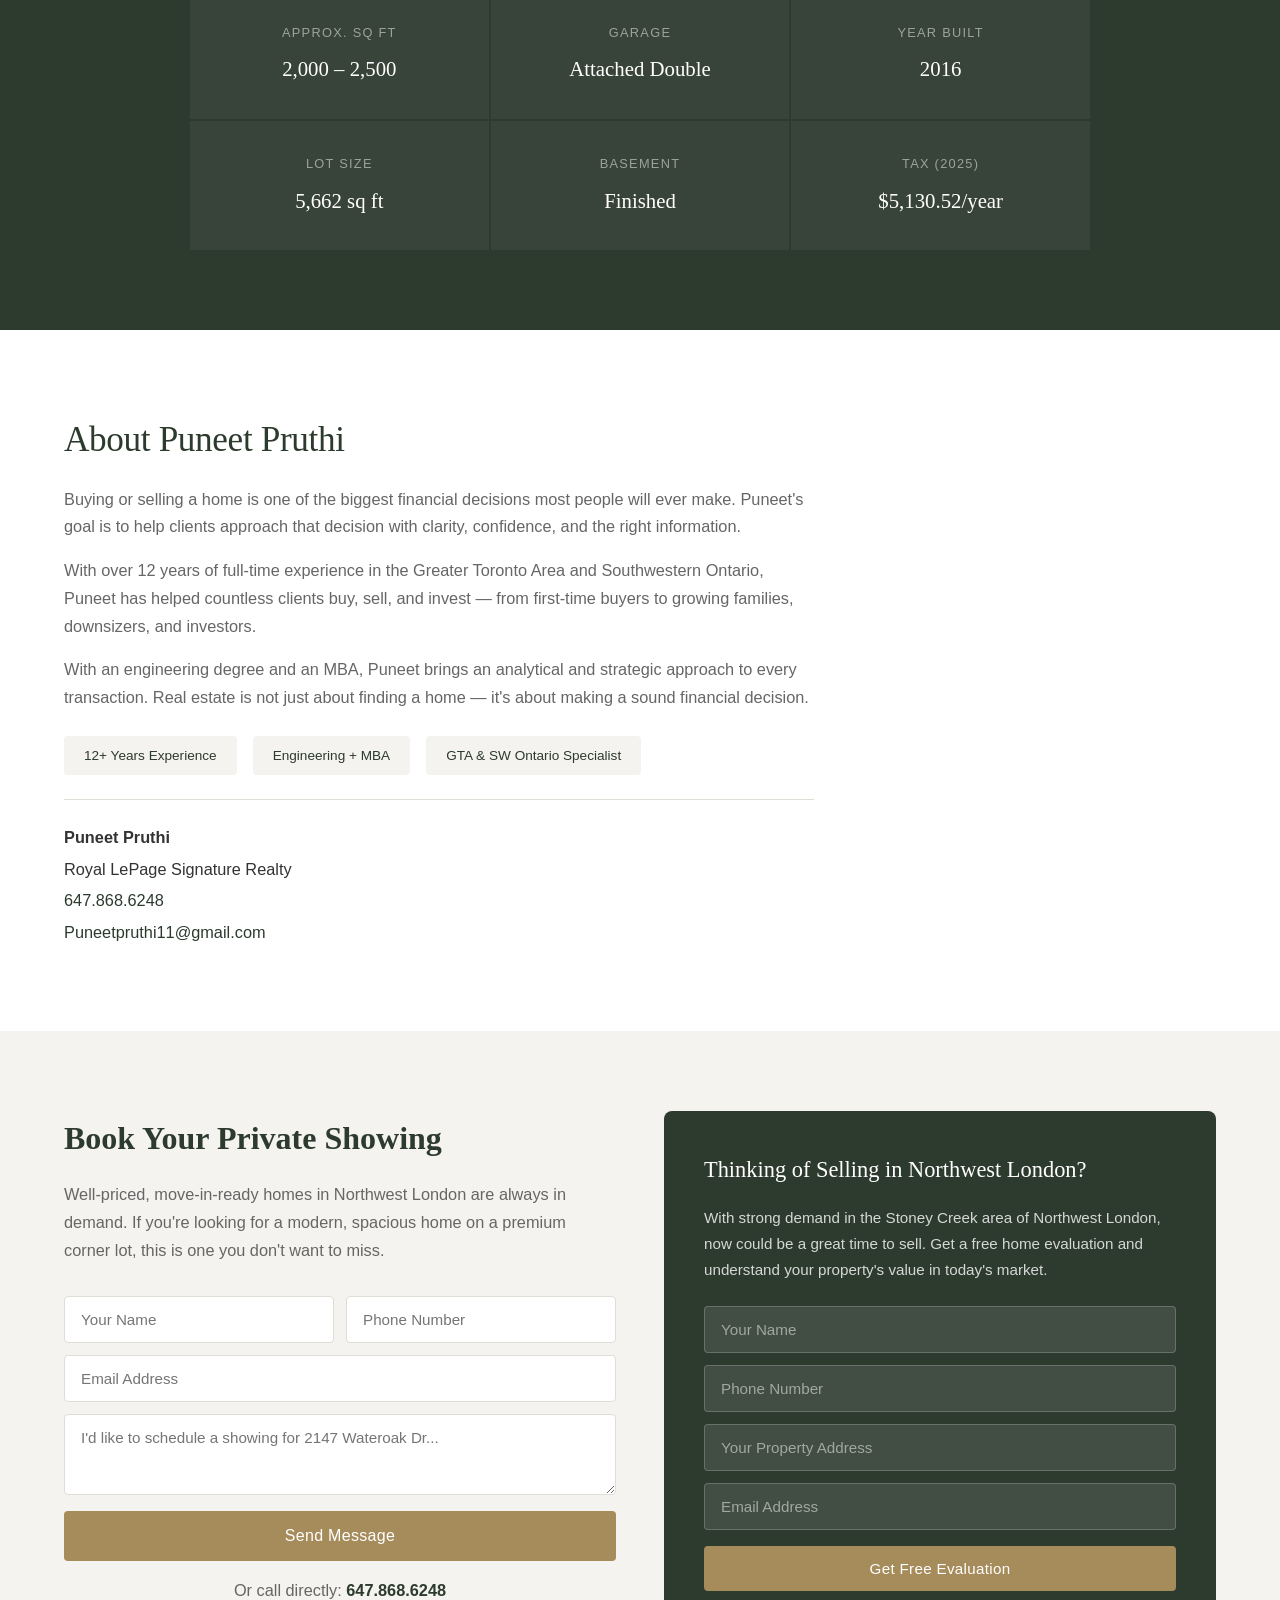
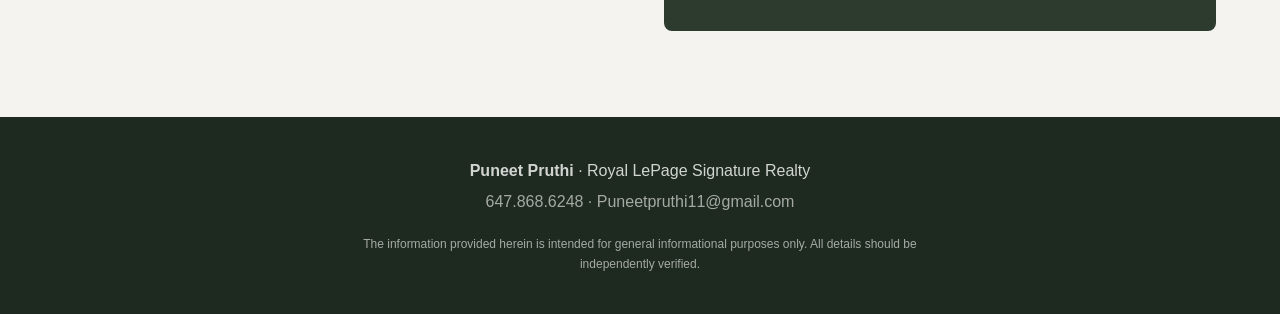
==== commit b0a9a860: "Fix property details: tax $5,130.52, brick & stucco exterior, remove Foxfield community name, 2 addi" ====
--- a/index.html
+++ b/index.html
@@ -33,7 +33,7 @@
     <div class="hero-bg" style="background-image: url('photos/DSC09765-twilight.jpg')"></div>
     <div class="hero-overlay"></div>
     <div class="hero-content">
-        <p class="hero-tag">Detached &middot; Foxfield, Northwest London</p>
+        <p class="hero-tag">Detached &middot; Northwest London</p>
         <h1>2147 Wateroak Dr</h1>
         <p class="hero-subtitle">Modern elegance on a premium corner lot</p>
         <div class="hero-highlights">
@@ -272,9 +272,9 @@
         <h2 class="section-title">Modern Elegance on a Premium Corner Lot</h2>
         <div class="about-grid">
             <div class="about-text">
-                <p>Welcome To 2147 Wateroak Drive — A Beautifully Appointed 2-Storey Detached Home Built In 2016 By Rockmount Homes In The Sought-After Foxfield Community Of Northwest London. Situated On A Generous Corner Lot With 54 Feet Of Frontage, This Home Offers Exceptional Curb Appeal With Its Modern Stone And Stucco Facade.</p>
+                <p>Welcome To 2147 Wateroak Drive — A Beautifully Appointed 2-Storey Detached Home Built In 2016 By Rockmount Homes In Northwest London. Situated On A Generous Corner Lot With 54 Feet Of Frontage, This Home Offers Exceptional Curb Appeal With Its Modern Brick And Stucco Facade.</p>
                 <p>Step Inside To A Grand Double-Height Foyer That Sets The Tone For The Rest Of The Home. The Main Floor Features A Stunning Open-Concept Layout With A Gourmet Kitchen Boasting A Large Island With Seating, Granite Countertops, White Cabinetry, Stainless Steel Appliances, And A Stone Backsplash — All Flowing Seamlessly Into The Spacious Living And Dining Areas Flooded With Natural Light Through Floor-To-Ceiling Windows.</p>
-                <p>Upstairs, The Luxurious Primary Suite Features A Coffered Ceiling, Oversized Windows, And A Spa-Like Ensuite With Dual Vanity. Three Additional Bedrooms Provide Ample Space For A Growing Family.</p>
+                <p>Upstairs, The Luxurious Primary Suite Features Oversized Windows And A Spa-Like Ensuite With Dual Vanity. Two Additional Bedrooms Provide Ample Space For A Growing Family.</p>
                 <p>The Finished Basement Adds Valuable Living Space With A Recreation Room, Gym Area, And Additional Bedroom — Perfect For Entertaining Or Multi-Generational Living.</p>
                 <p>Additional Highlights Include A Fully Fenced Backyard With Large Concrete Patio, Attached Double Garage With Interlock Driveway, And A Quiet Family-Friendly Neighbourhood Close To Top-Rated Schools, Parks, Shopping, And Highway Access.</p>
             </div>
@@ -305,7 +305,7 @@
                         <svg width="32" height="32" viewBox="0 0 24 24" fill="none" stroke="currentColor" stroke-width="1.5"><path d="M21 10c0 7-9 13-9 13s-9-6-9-13a9 9 0 0118 0z"/><circle cx="12" cy="10" r="3"/></svg>
                     </div>
                     <h3>Prime Location</h3>
-                    <p>Foxfield community — close to schools, parks, shopping &amp; highways.</p>
+                    <p>Northwest London — close to schools, parks, shopping &amp; highways.</p>
                 </div>
             </div>
         </div>
@@ -337,7 +337,7 @@
 <section class="section location-section" id="location">
     <div class="container">
         <h2 class="section-title">Everything You Need, Nearby</h2>
-        <p class="section-subtitle">Located in Foxfield, one of Northwest London's most desirable family-friendly neighbourhoods, with unmatched convenience for daily living.</p>
+        <p class="section-subtitle">Located in one of Northwest London's most desirable family-friendly neighbourhoods, with unmatched convenience for daily living.</p>
         <div class="location-grid">
             <div class="location-card">
                 <div class="location-icon">
@@ -438,7 +438,7 @@
             </div>
             <div class="detail-item">
                 <span class="detail-label">Tax (2025)</span>
-                <span class="detail-value">$6,018/year</span>
+                <span class="detail-value">$5,130.52/year</span>
             </div>
         </div>
     </div>
@@ -475,7 +475,7 @@
         <div class="cta-grid">
             <div class="cta-text">
                 <h2>Book Your Private Showing</h2>
-                <p>Well-priced, move-in-ready homes in Northwest London's Foxfield community are always in demand. If you're looking for a modern, spacious home on a premium corner lot, this is one you don't want to miss.</p>
+                <p>Well-priced, move-in-ready homes in Northwest London are always in demand. If you're looking for a modern, spacious home on a premium corner lot, this is one you don't want to miss.</p>
                 <form class="contact-form" id="contactForm" action="https://formsubmit.co/ajax/puneetpruthi11@gmail.com" method="POST">
                     <input type="hidden" name="_subject" value="New Showing Request – 2147 Wateroak Dr">
                     <input type="hidden" name="_template" value="table">
@@ -494,7 +494,7 @@
             <div class="cta-sell">
                 <div class="sell-card">
                     <h3>Thinking of Selling in Northwest London?</h3>
-                    <p>With strong demand in the Foxfield / Stoney Creek area, now could be a great time to sell. Get a free home evaluation and understand your property's value in today's market.</p>
+                    <p>With strong demand in the Stoney Creek area of Northwest London, now could be a great time to sell. Get a free home evaluation and understand your property's value in today's market.</p>
                     <form class="eval-form" id="evalForm" action="https://formsubmit.co/ajax/puneetpruthi11@gmail.com" method="POST">
                         <input type="hidden" name="_subject" value="New Home Evaluation Request – 2147 Wateroak Dr Site">
                         <input type="hidden" name="_template" value="table">
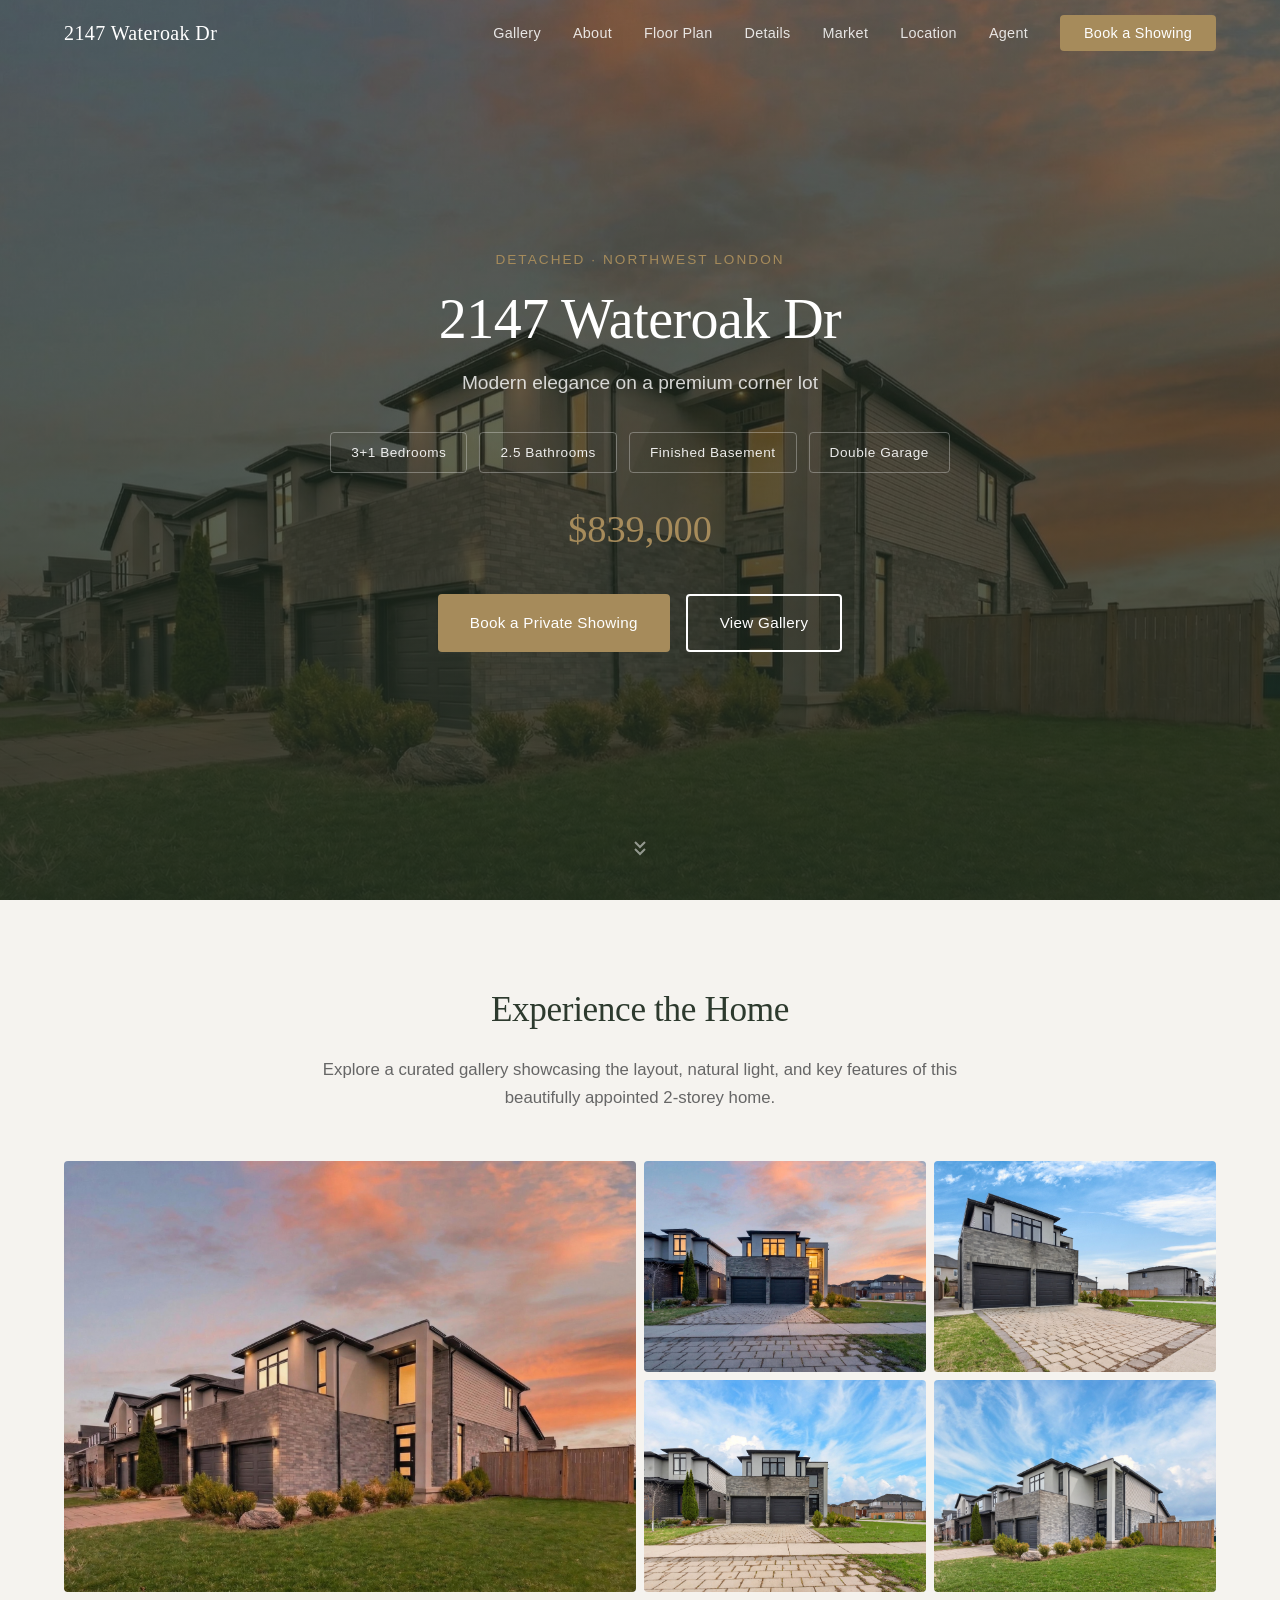
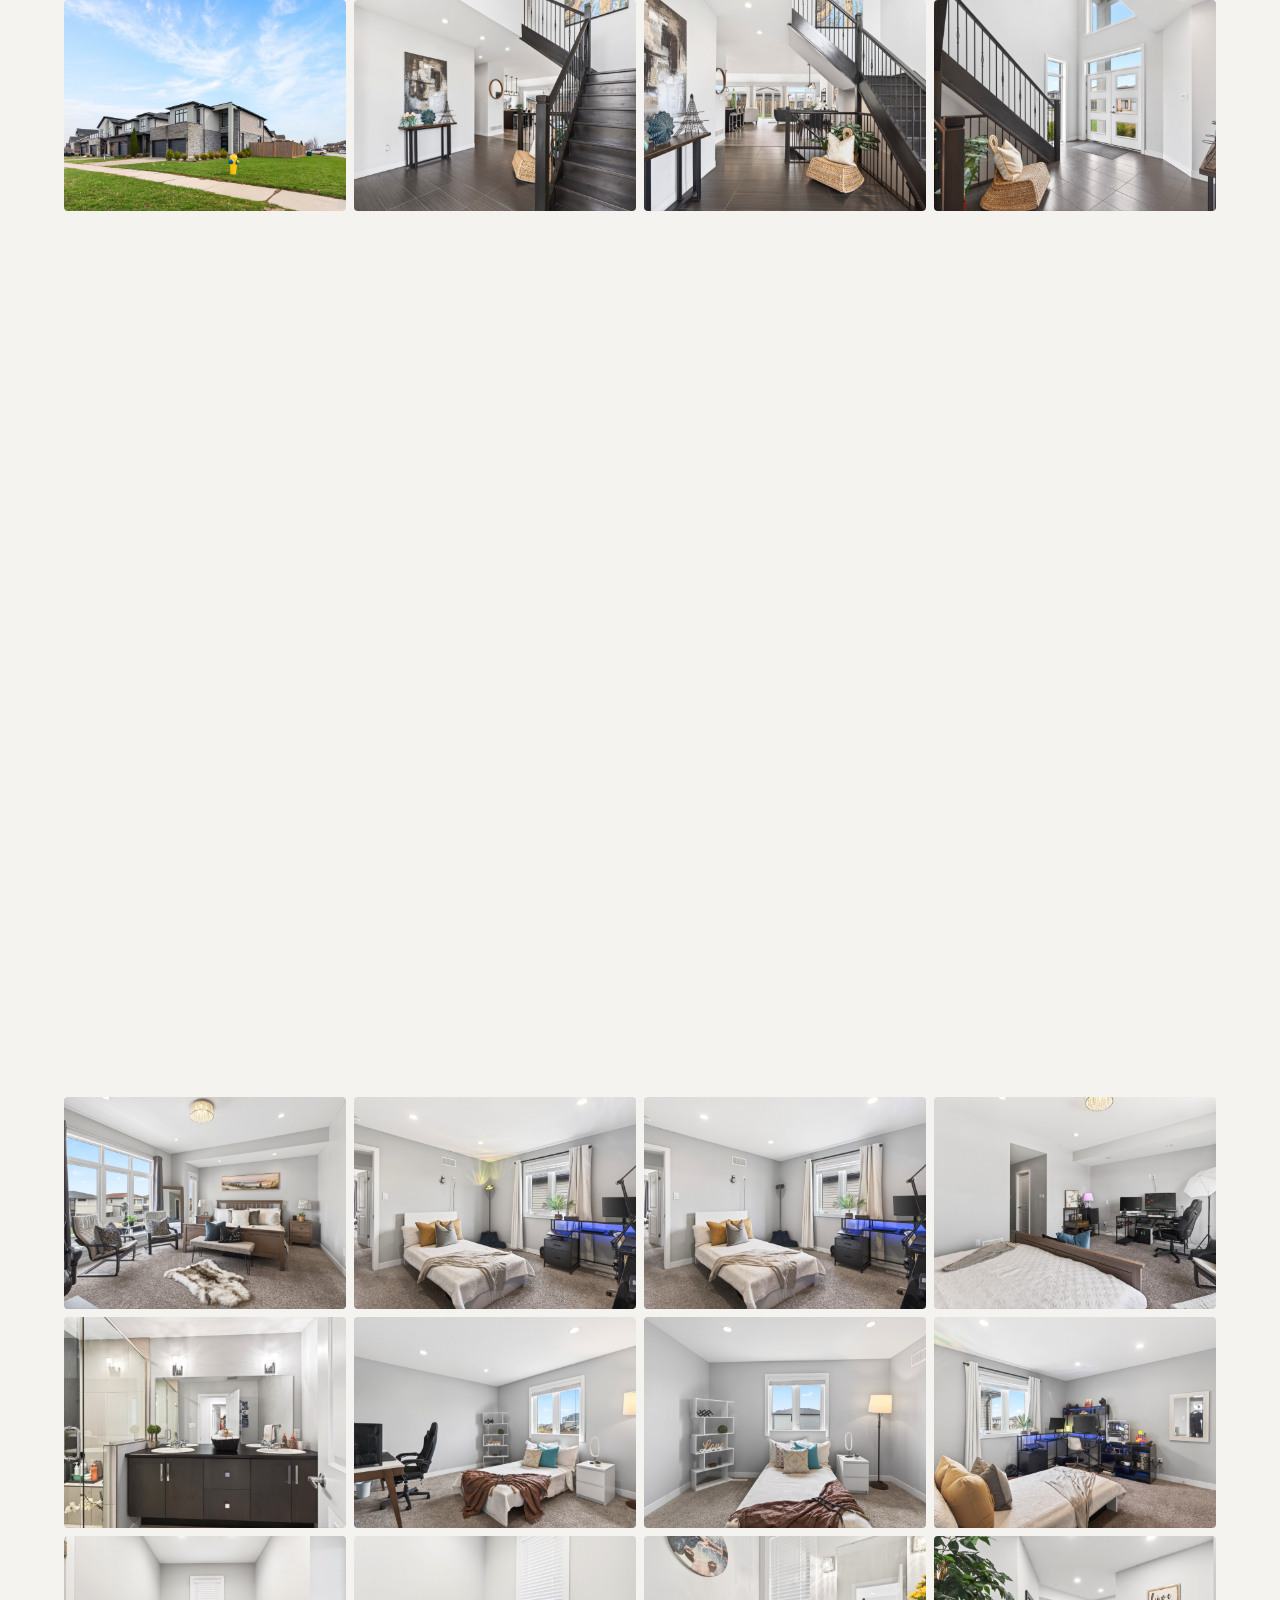
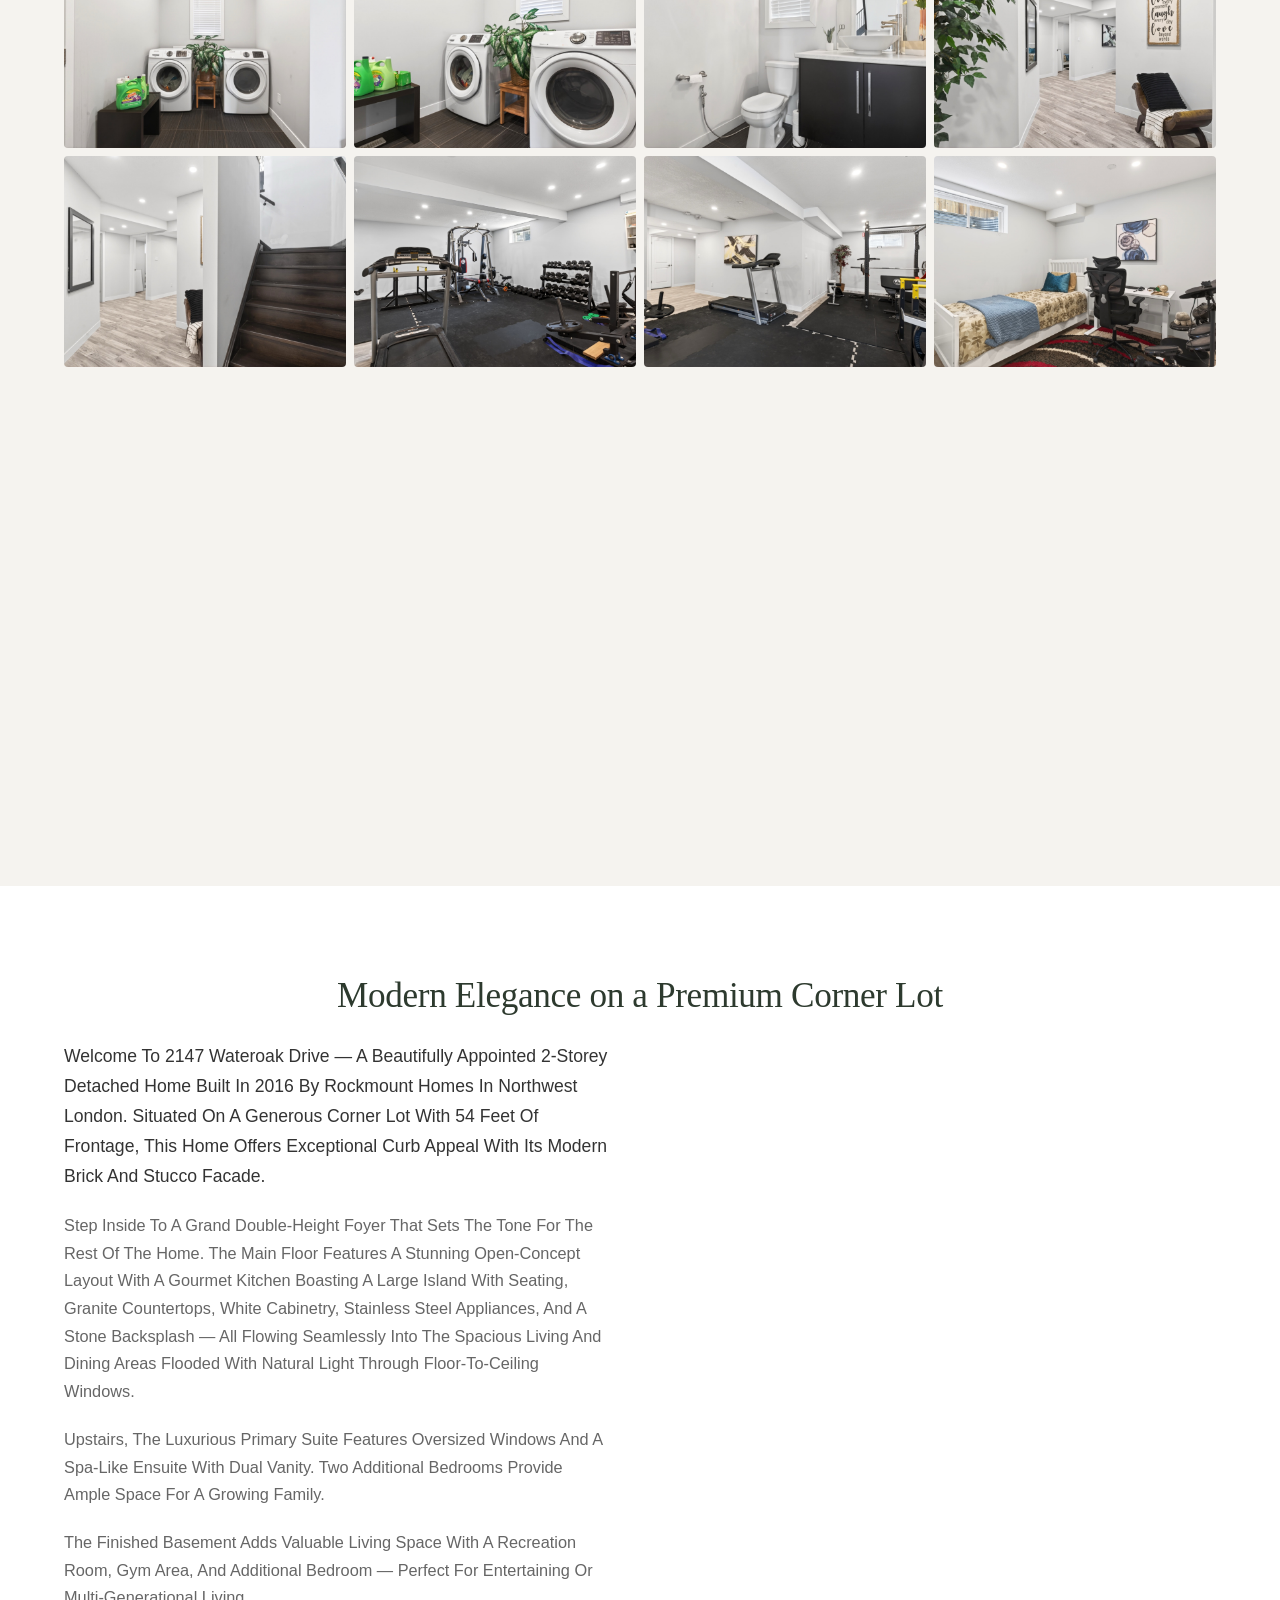
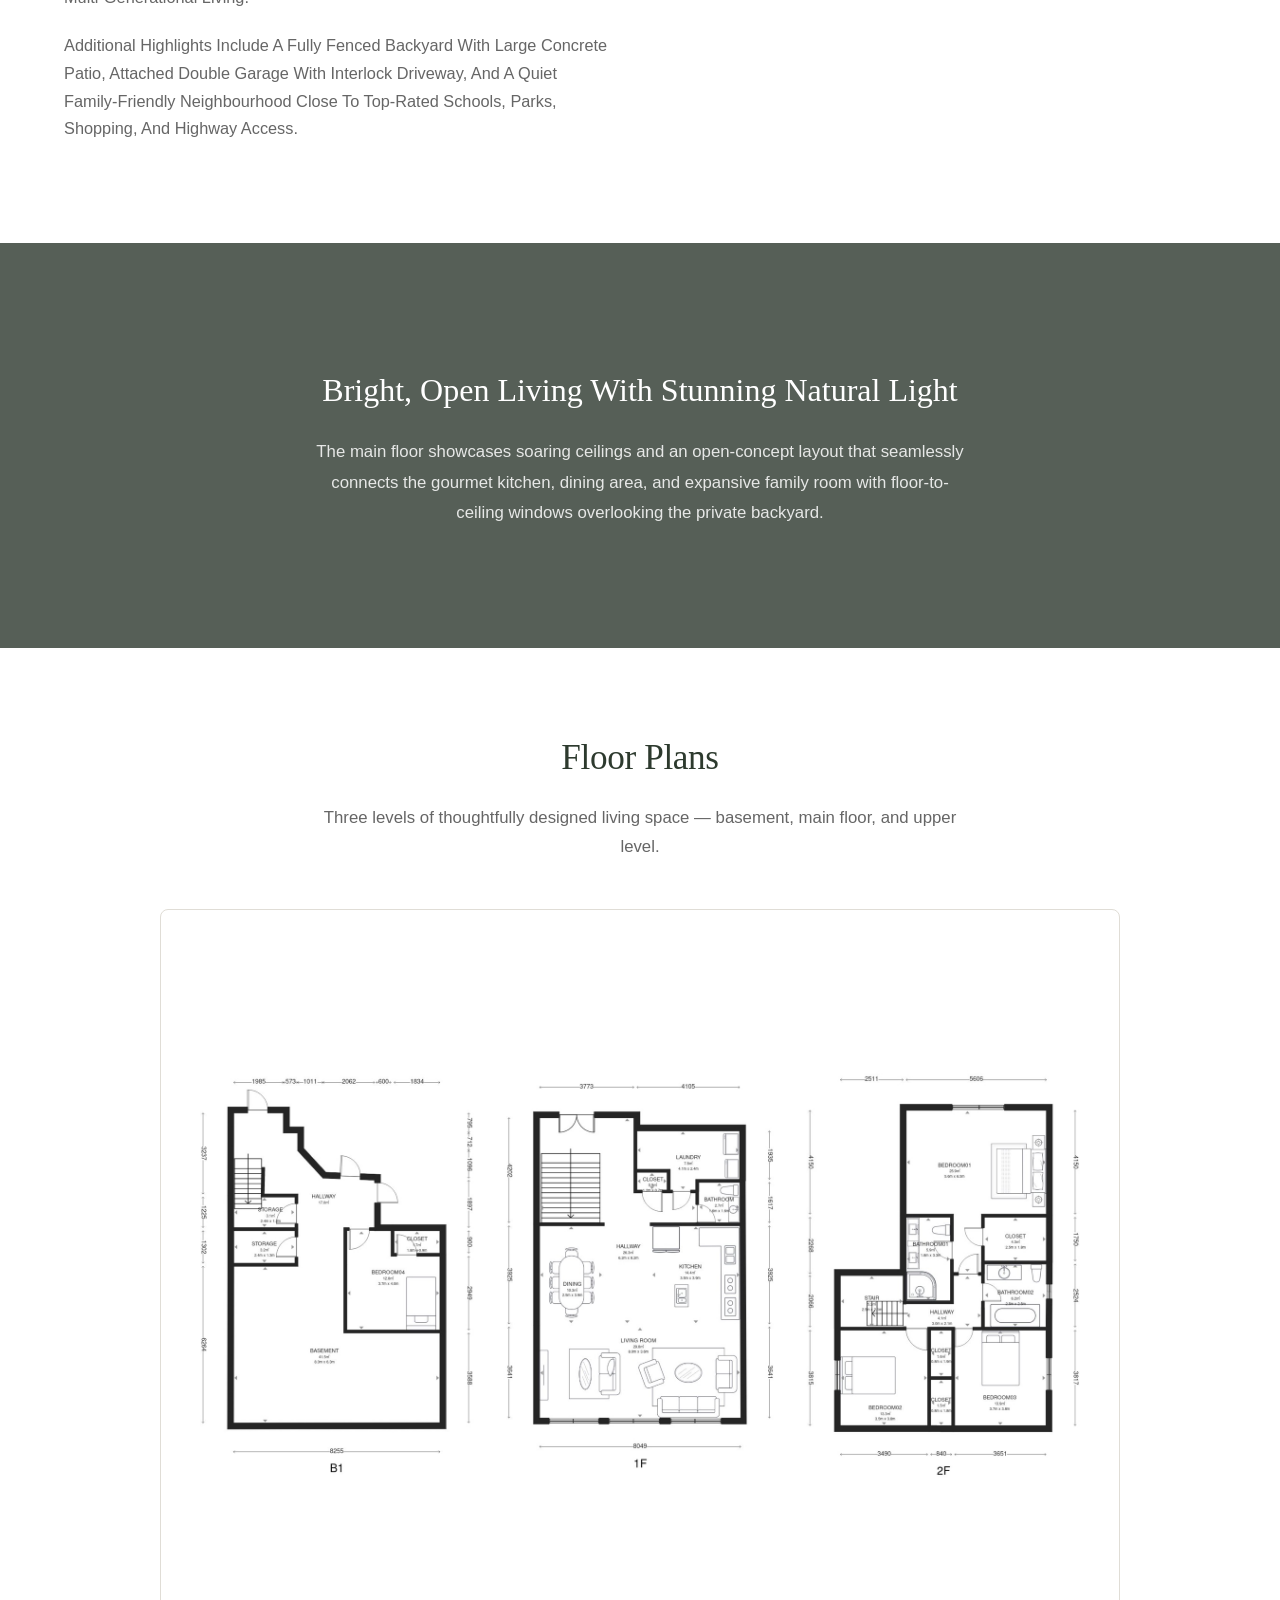
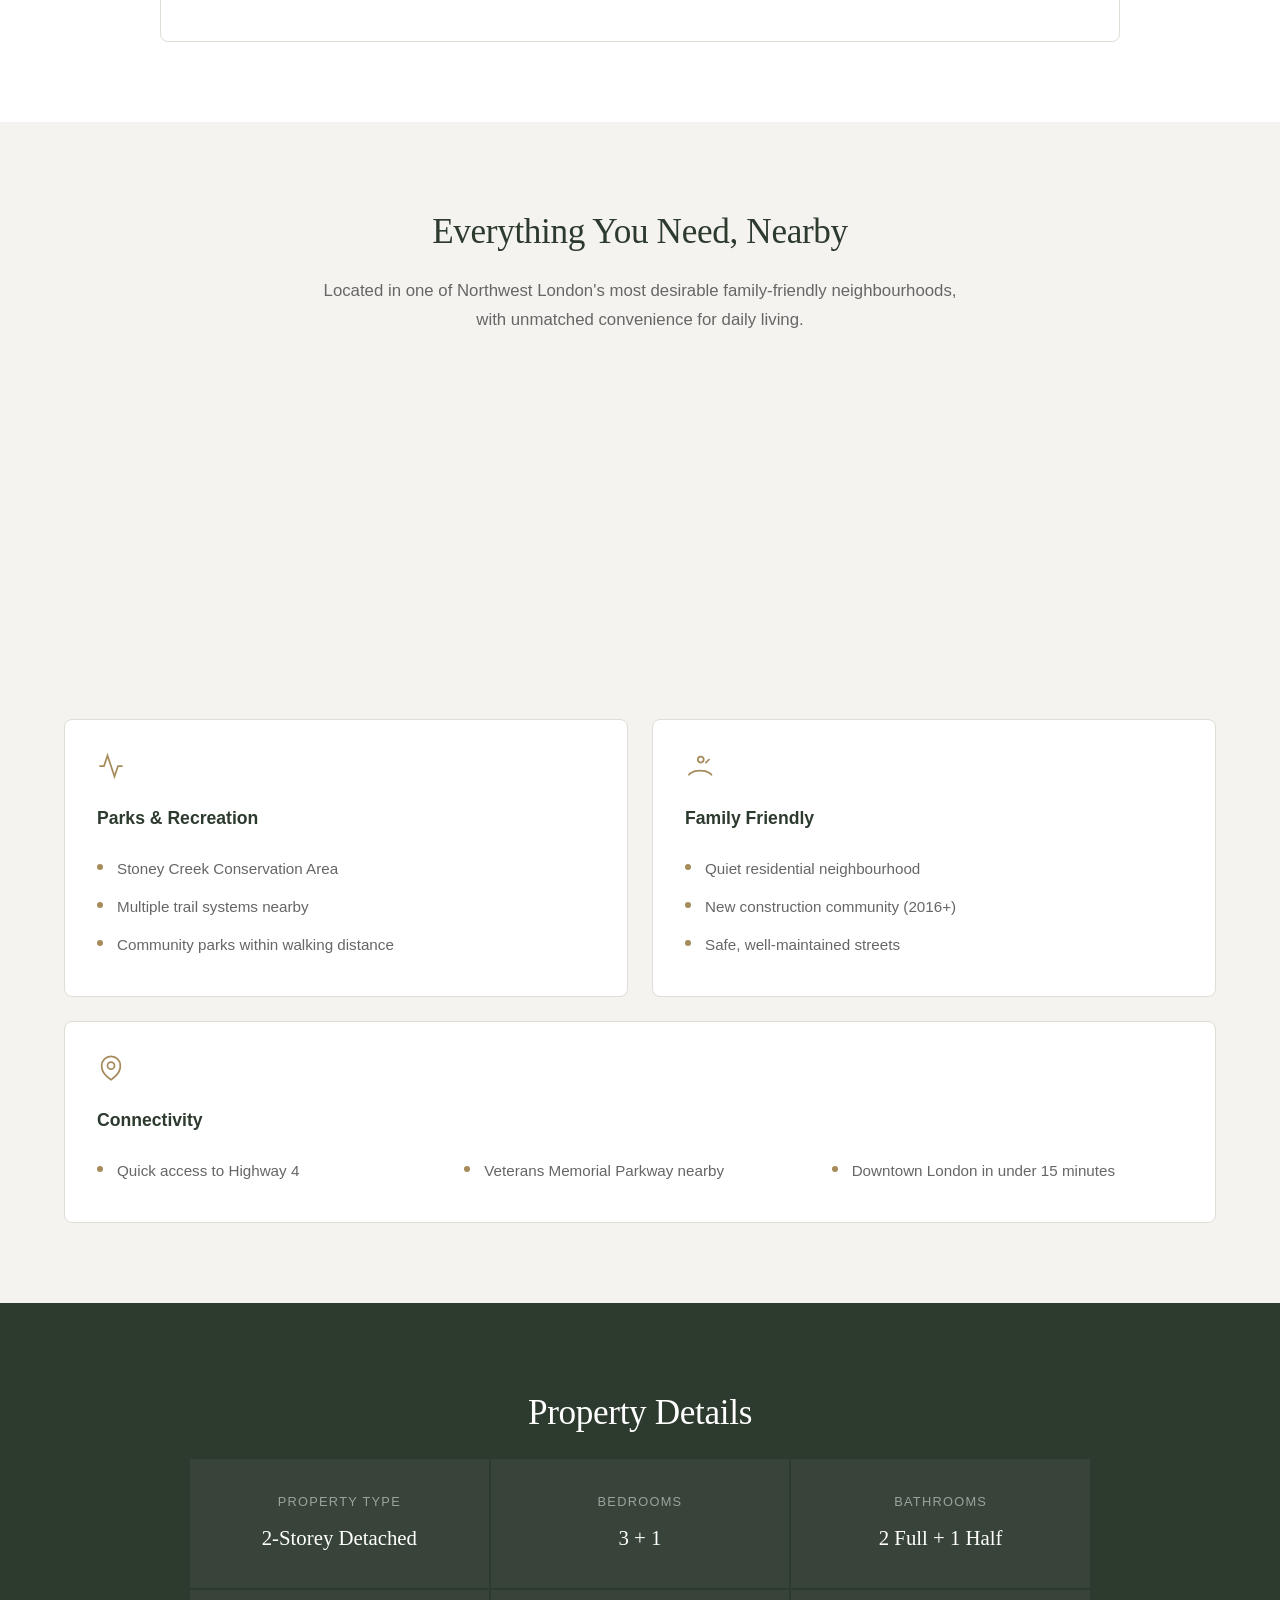
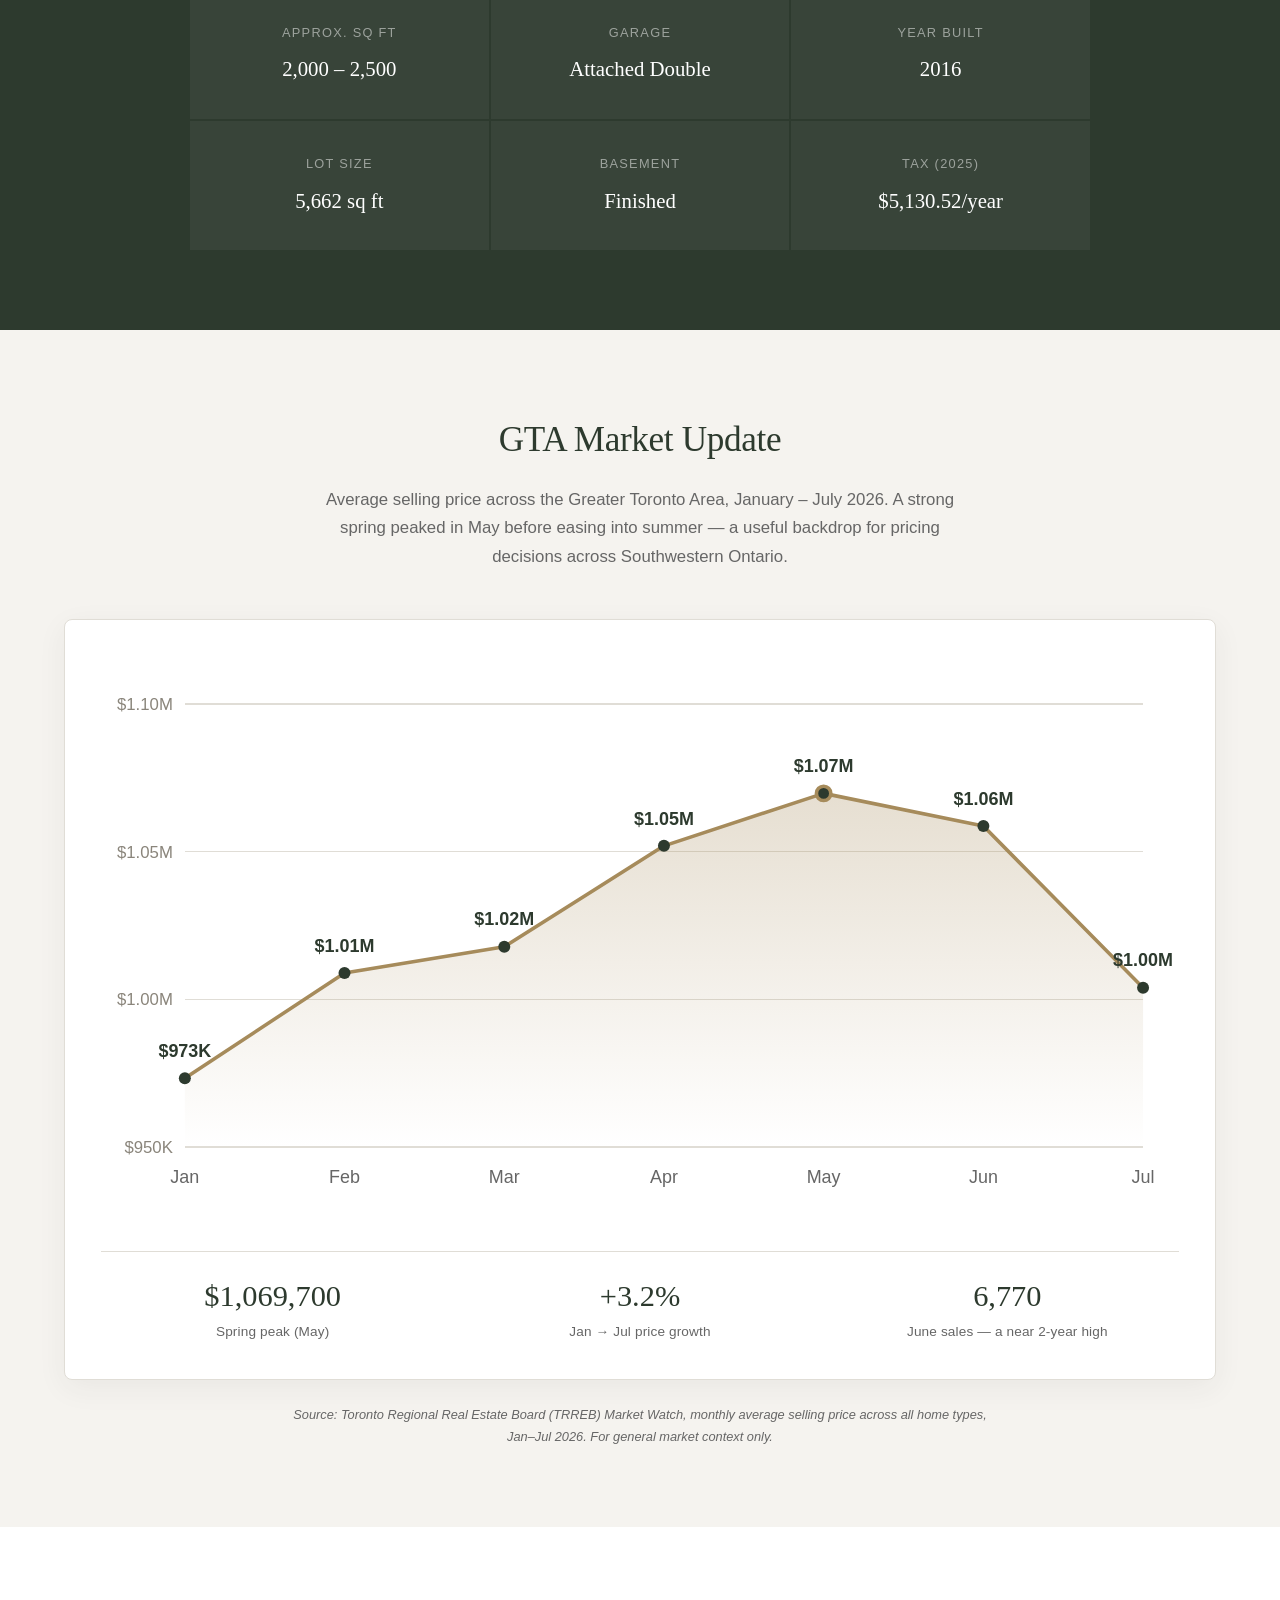
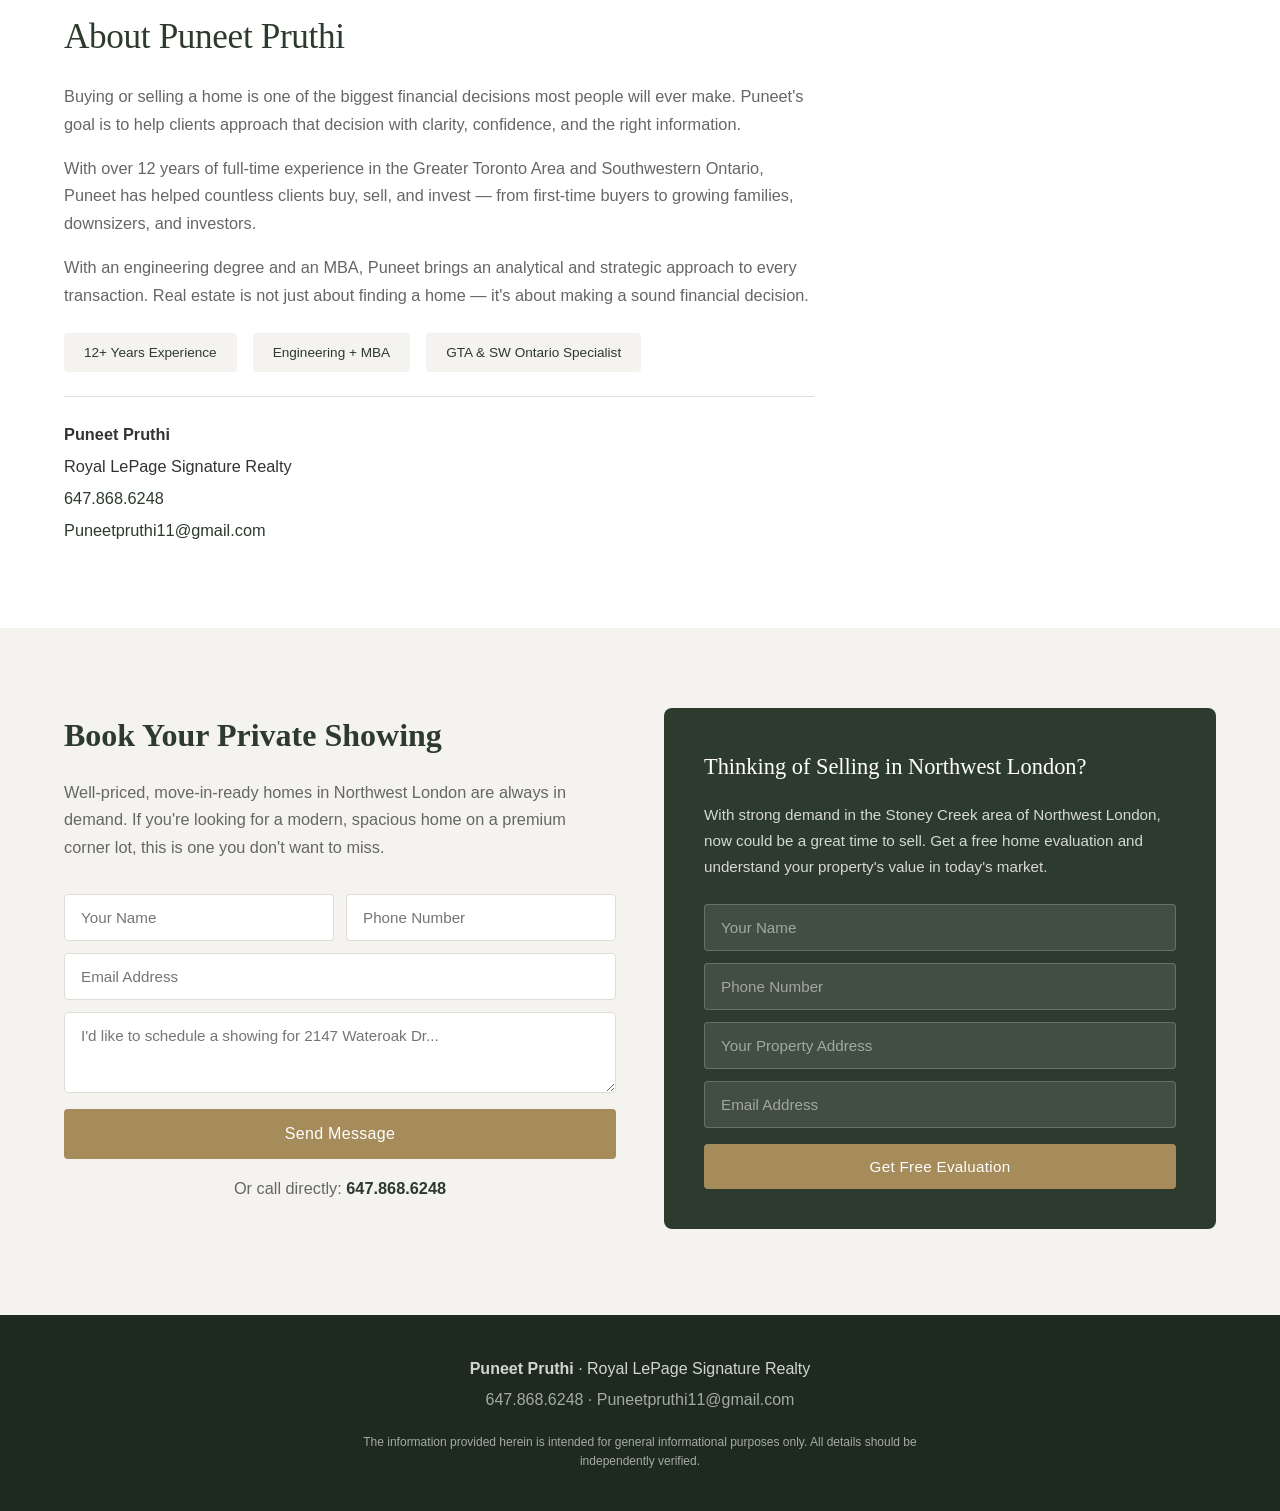
==== commit 5763ac91: "Add GTA market update section with Jan-Jul 2026 average price chart Add a Market Update section pres" ====
--- a/index.html
+++ b/index.html
@@ -21,6 +21,7 @@
             <li><a href="#about">About</a></li>
             <li><a href="#floorplan">Floor Plan</a></li>
             <li><a href="#details">Details</a></li>
+            <li><a href="#market">Market</a></li>
             <li><a href="#location">Location</a></li>
             <li><a href="#agent">Agent</a></li>
             <li><a href="#contact" class="nav-cta">Book a Showing</a></li>
@@ -441,6 +442,97 @@
                 <span class="detail-value">$5,130.52/year</span>
             </div>
         </div>
+    </div>
+</section>
+
+<!-- GTA Market Update -->
+<section class="section market-section" id="market">
+    <div class="container">
+        <h2 class="section-title">GTA Market Update</h2>
+        <p class="section-subtitle">Average selling price across the Greater Toronto Area, January &ndash; July 2026. A strong spring peaked in May before easing into summer &mdash; a useful backdrop for pricing decisions across Southwestern Ontario.</p>
+
+        <div class="market-card">
+            <div class="market-chart">
+                <svg viewBox="0 0 900 470" role="img" aria-labelledby="chartTitle chartDesc" preserveAspectRatio="xMidYMid meet">
+                    <title id="chartTitle">GTA average home selling price, January to July 2026</title>
+                    <desc id="chartDesc">A line chart showing the GTA average selling price rising from $973,289 in January to a peak of $1,069,700 in May, then easing to $1,003,956 in July.</desc>
+                    <defs>
+                        <linearGradient id="areaFill" x1="0" y1="0" x2="0" y2="1">
+                            <stop offset="0%" stop-color="#a68b5b" stop-opacity="0.28"/>
+                            <stop offset="100%" stop-color="#a68b5b" stop-opacity="0"/>
+                        </linearGradient>
+                    </defs>
+
+                    <!-- Gridlines & Y axis labels -->
+                    <g class="chart-grid" font-size="14" fill="#8a857b" font-family="-apple-system, 'Segoe UI', Roboto, sans-serif">
+                        <line x1="70" y1="40"  x2="870" y2="40"/>
+                        <text x="60" y="45"  text-anchor="end">$1.10M</text>
+                        <line x1="70" y1="163.3" x2="870" y2="163.3"/>
+                        <text x="60" y="168.3" text-anchor="end">$1.05M</text>
+                        <line x1="70" y1="286.7" x2="870" y2="286.7"/>
+                        <text x="60" y="291.7" text-anchor="end">$1.00M</text>
+                        <line x1="70" y1="410" x2="870" y2="410"/>
+                        <text x="60" y="415" text-anchor="end">$950K</text>
+                    </g>
+
+                    <!-- Area under line -->
+                    <path class="chart-area" d="M70,352.6 L203.3,264.6 L336.7,242.8 L470,158.5 L603.3,114.7 L736.7,142 L870,276.9 L870,410 L70,410 Z" fill="url(#areaFill)"/>
+
+                    <!-- Trend line -->
+                    <polyline class="chart-line" points="70,352.6 203.3,264.6 336.7,242.8 470,158.5 603.3,114.7 736.7,142 870,276.9"
+                        fill="none" stroke="#a68b5b" stroke-width="3" stroke-linecap="round" stroke-linejoin="round"/>
+
+                    <!-- Data points -->
+                    <g class="chart-points" fill="#2d3a2e">
+                        <circle cx="70"    cy="352.6" r="5"/>
+                        <circle cx="203.3" cy="264.6" r="5"/>
+                        <circle cx="336.7" cy="242.8" r="5"/>
+                        <circle cx="470"   cy="158.5" r="5"/>
+                        <circle cx="603.3" cy="114.7" r="6" stroke="#a68b5b" stroke-width="3"/>
+                        <circle cx="736.7" cy="142"   r="5"/>
+                        <circle cx="870"   cy="276.9" r="5"/>
+                    </g>
+
+                    <!-- Value labels -->
+                    <g class="chart-values" font-size="15" font-weight="600" fill="#2d3a2e" text-anchor="middle" font-family="-apple-system, 'Segoe UI', Roboto, sans-serif">
+                        <text x="70"    y="335">$973K</text>
+                        <text x="203.3" y="247">$1.01M</text>
+                        <text x="336.7" y="225">$1.02M</text>
+                        <text x="470"   y="141">$1.05M</text>
+                        <text x="603.3" y="97">$1.07M</text>
+                        <text x="736.7" y="124">$1.06M</text>
+                        <text x="870"   y="259">$1.00M</text>
+                    </g>
+
+                    <!-- Month labels -->
+                    <g class="chart-months" font-size="15" fill="#666" text-anchor="middle" font-family="-apple-system, 'Segoe UI', Roboto, sans-serif">
+                        <text x="70"    y="440">Jan</text>
+                        <text x="203.3" y="440">Feb</text>
+                        <text x="336.7" y="440">Mar</text>
+                        <text x="470"   y="440">Apr</text>
+                        <text x="603.3" y="440">May</text>
+                        <text x="736.7" y="440">Jun</text>
+                        <text x="870"   y="440">Jul</text>
+                    </g>
+                </svg>
+            </div>
+
+            <div class="market-stats">
+                <div class="market-stat">
+                    <span class="market-stat-value">$1,069,700</span>
+                    <span class="market-stat-label">Spring peak (May)</span>
+                </div>
+                <div class="market-stat">
+                    <span class="market-stat-value">+3.2%</span>
+                    <span class="market-stat-label">Jan &rarr; Jul price growth</span>
+                </div>
+                <div class="market-stat">
+                    <span class="market-stat-value">6,770</span>
+                    <span class="market-stat-label">June sales &mdash; a near 2-year high</span>
+                </div>
+            </div>
+        </div>
+        <p class="market-source">Source: Toronto Regional Real Estate Board (TRREB) Market Watch, monthly average selling price across all home types, Jan&ndash;Jul 2026. For general market context only.</p>
     </div>
 </section>
 
--- a/styles.css
+++ b/styles.css
@@ -800,6 +800,83 @@
 }
 
 /* ===== RESPONSIVE ===== */
+/* ===== MARKET UPDATE ===== */
+.market-section {
+    background: var(--color-bg-alt);
+}
+
+.market-card {
+    background: var(--color-bg);
+    border: 1px solid var(--color-border);
+    border-radius: 8px;
+    padding: 36px;
+    box-shadow: 0 8px 30px rgba(45, 58, 46, 0.06);
+}
+
+.market-chart svg {
+    width: 100%;
+    height: auto;
+    display: block;
+}
+
+.market-chart .chart-grid line {
+    stroke: var(--color-border);
+    stroke-width: 1;
+    shape-rendering: crispEdges;
+}
+
+.market-chart .chart-line {
+    stroke-dasharray: 2400;
+    stroke-dashoffset: 2400;
+    animation: chartDraw 2s ease-out forwards;
+}
+
+@keyframes chartDraw {
+    to { stroke-dashoffset: 0; }
+}
+
+@media (prefers-reduced-motion: reduce) {
+    .market-chart .chart-line { animation: none; stroke-dashoffset: 0; }
+}
+
+.market-stats {
+    display: grid;
+    grid-template-columns: repeat(3, 1fr);
+    gap: 24px;
+    margin-top: 32px;
+    padding-top: 28px;
+    border-top: 1px solid var(--color-border);
+}
+
+.market-stat {
+    text-align: center;
+}
+
+.market-stat-value {
+    display: block;
+    font-family: var(--font-heading);
+    font-size: 1.9rem;
+    color: var(--color-primary);
+    line-height: 1.1;
+    margin-bottom: 6px;
+}
+
+.market-stat-label {
+    display: block;
+    font-size: 0.85rem;
+    color: var(--color-text-light);
+    letter-spacing: 0.01em;
+}
+
+.market-source {
+    text-align: center;
+    max-width: 720px;
+    margin: 24px auto 0;
+    font-size: 0.8rem;
+    color: var(--color-text-light);
+    font-style: italic;
+}
+
 @media (max-width: 1024px) {
     .about-grid { grid-template-columns: 1fr; gap: 40px; }
     .location-list-horizontal { grid-template-columns: 1fr; }
@@ -849,6 +926,11 @@
 
     .details-grid { grid-template-columns: repeat(2, 1fr); }
 
+    .market-card { padding: 20px; }
+    .market-stats { gap: 16px; }
+    .market-stat-value { font-size: 1.4rem; }
+    .market-stat-label { font-size: 0.78rem; }
+
     .btn-large { width: 100%; justify-content: center; }
 }
 
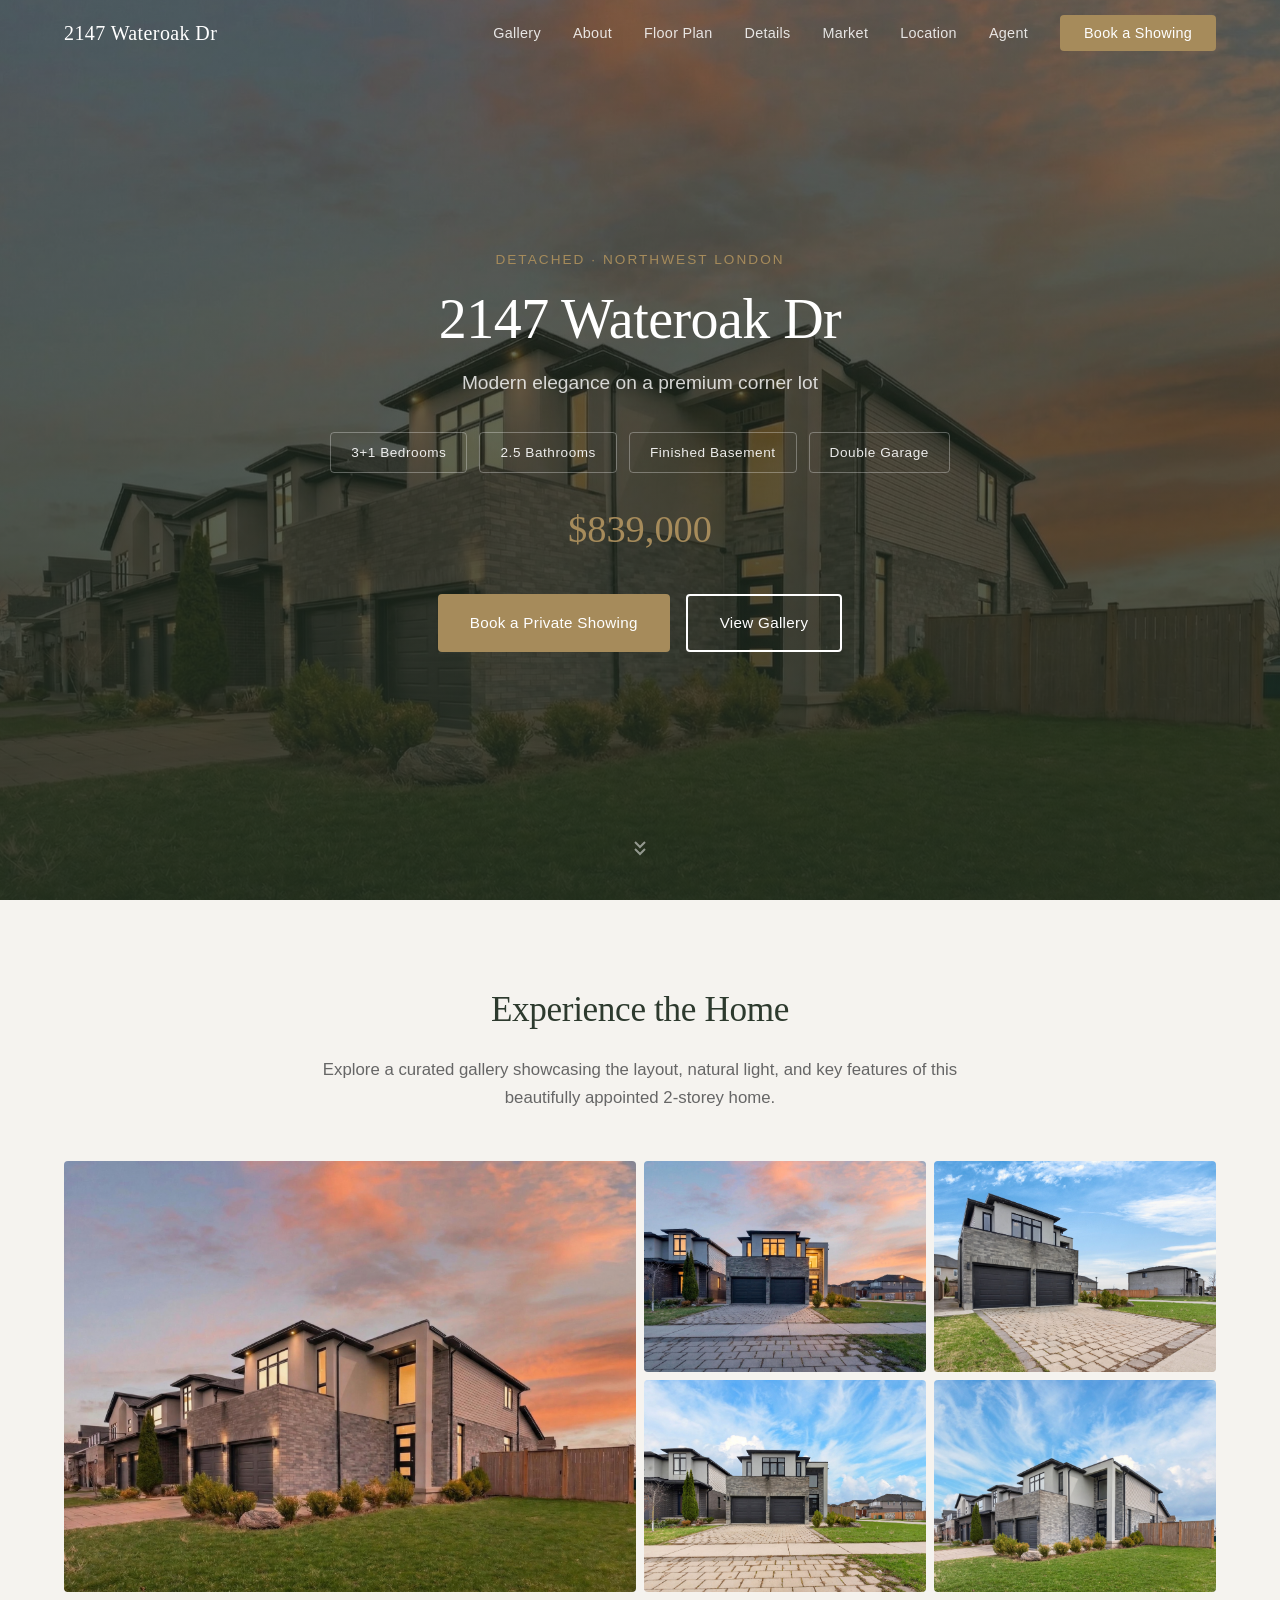
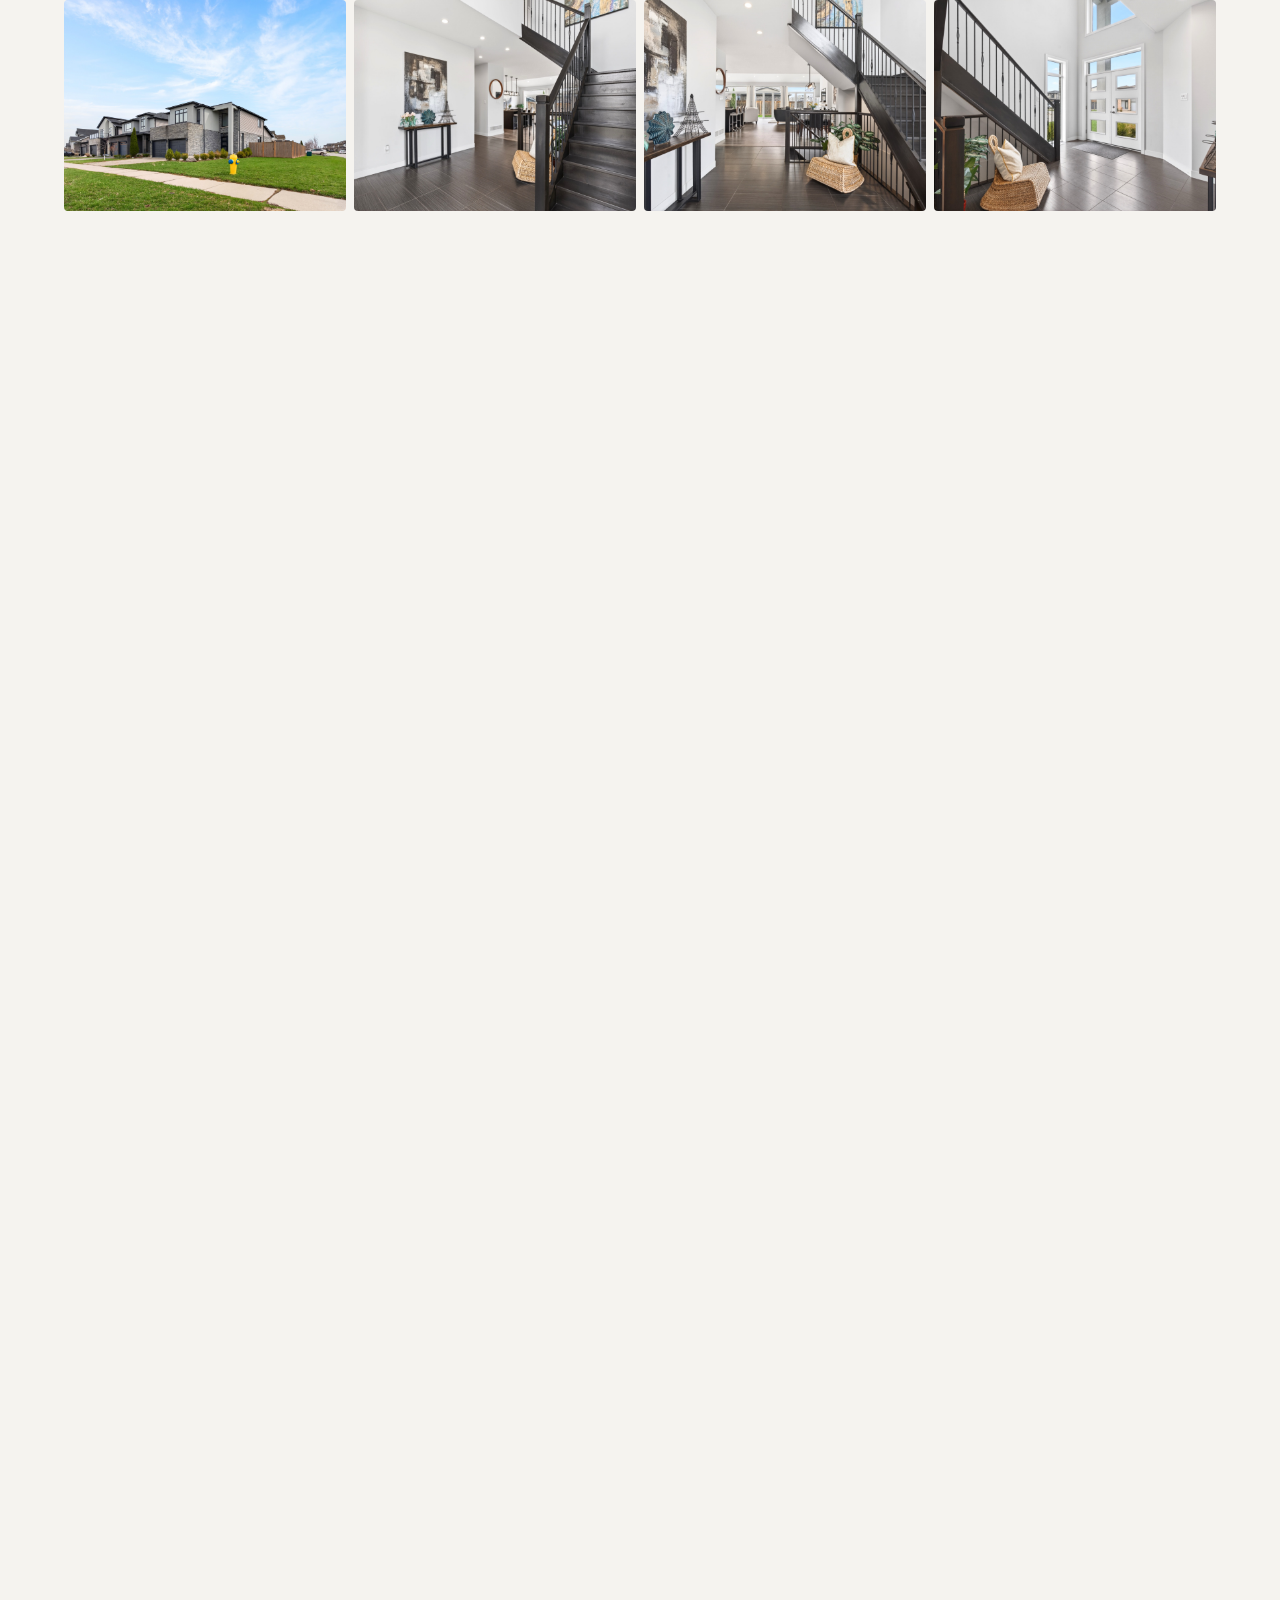
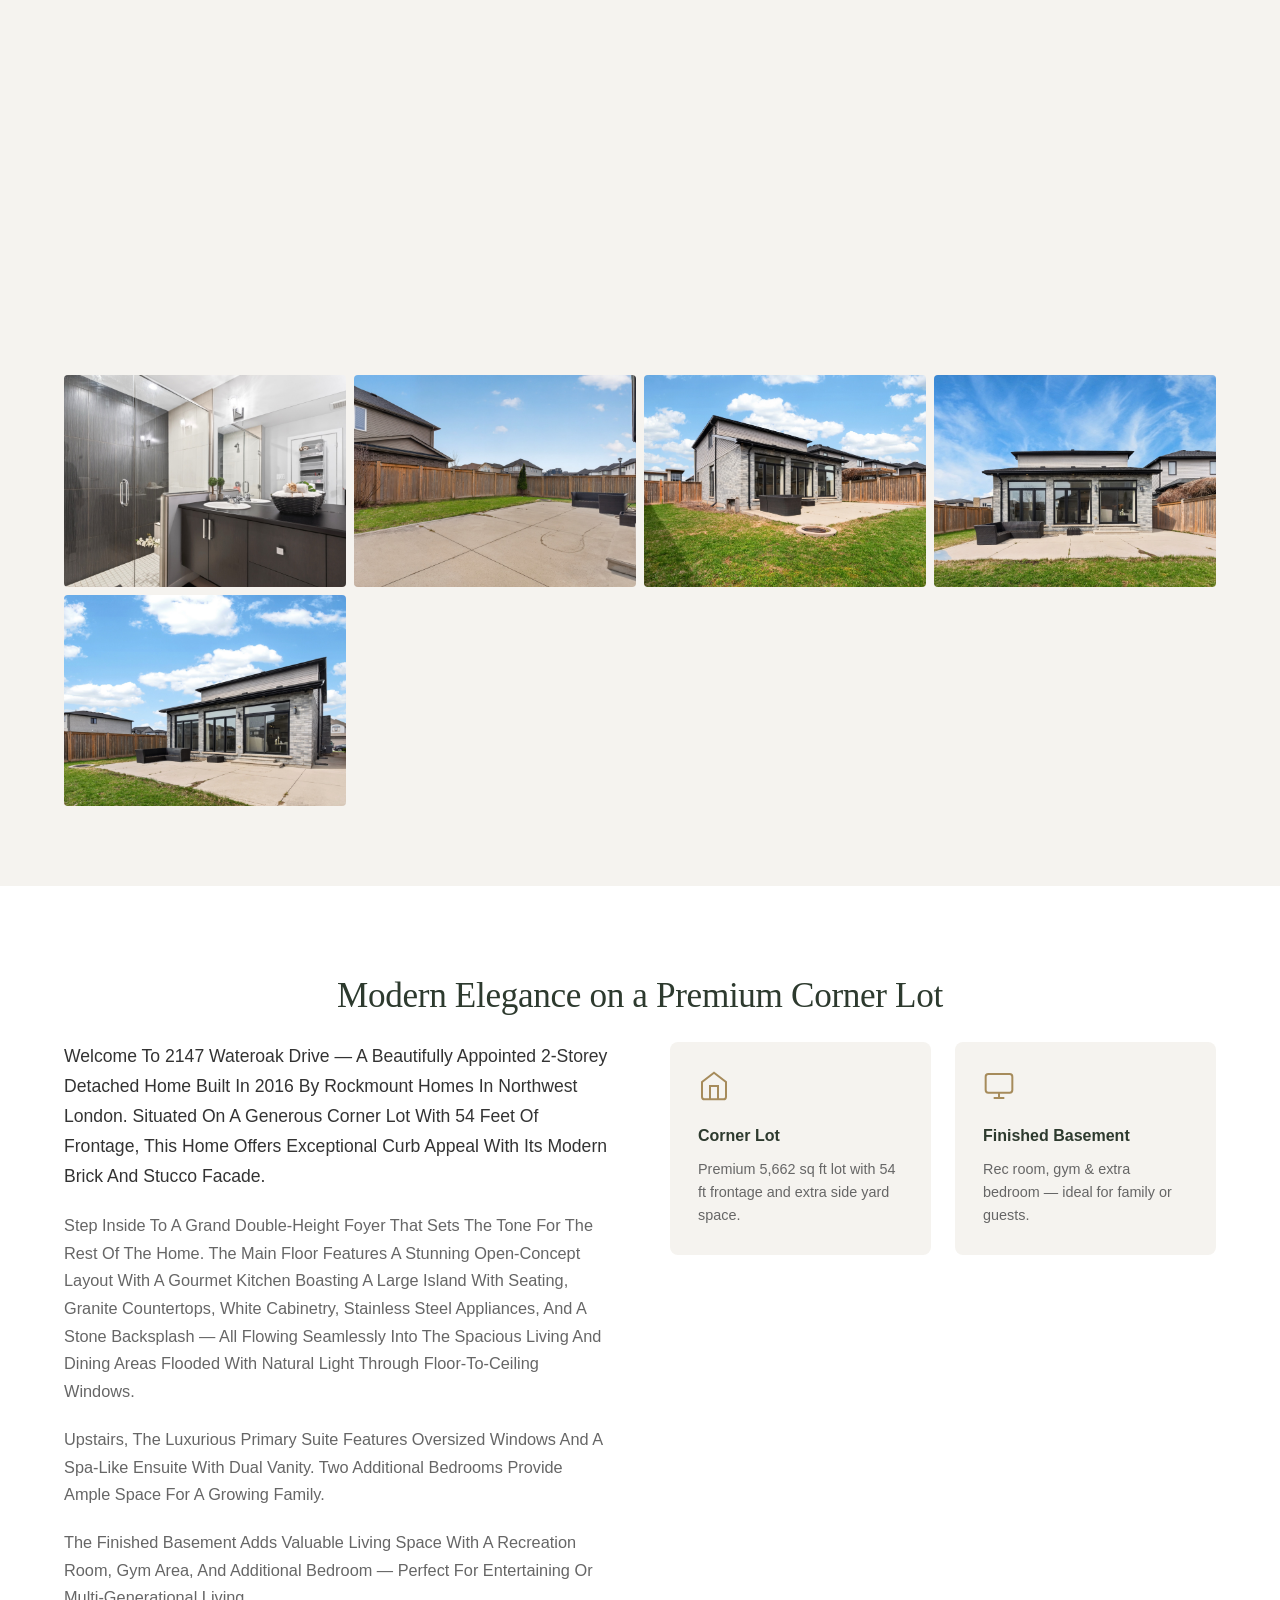
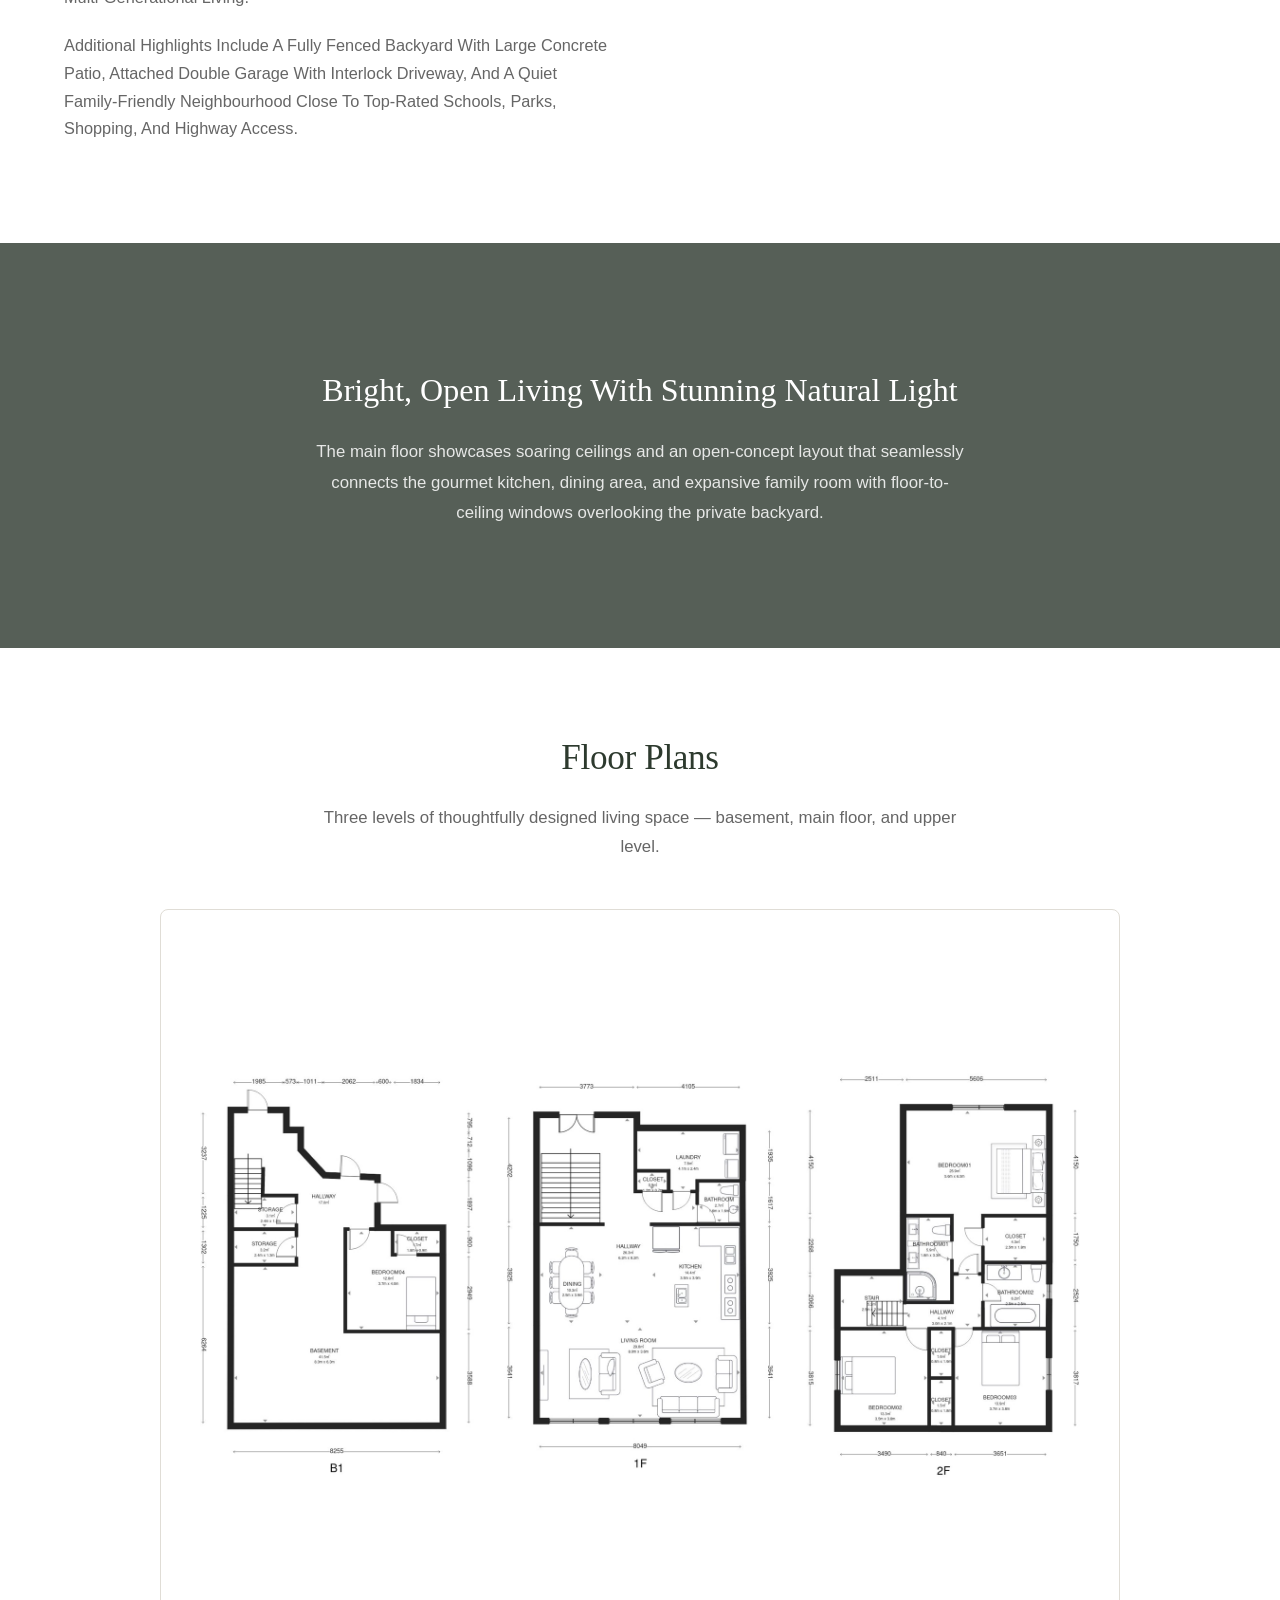
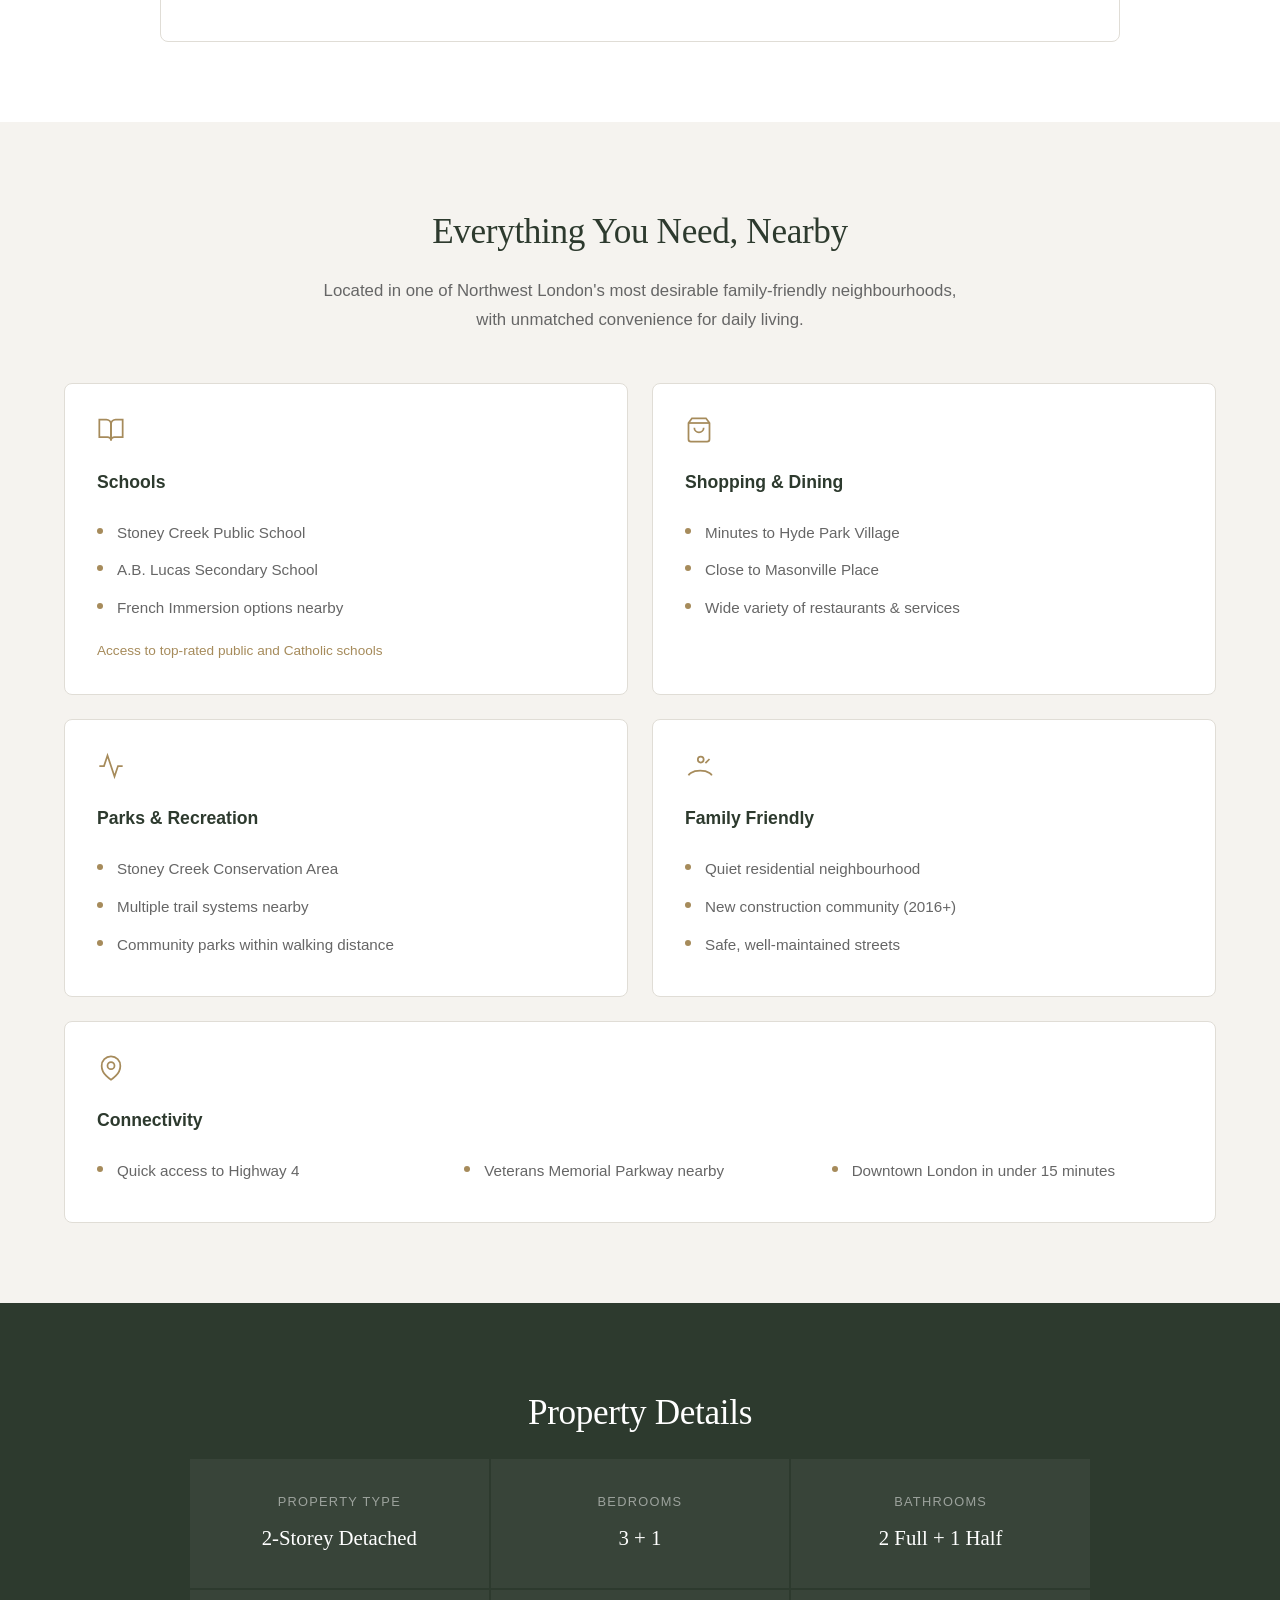
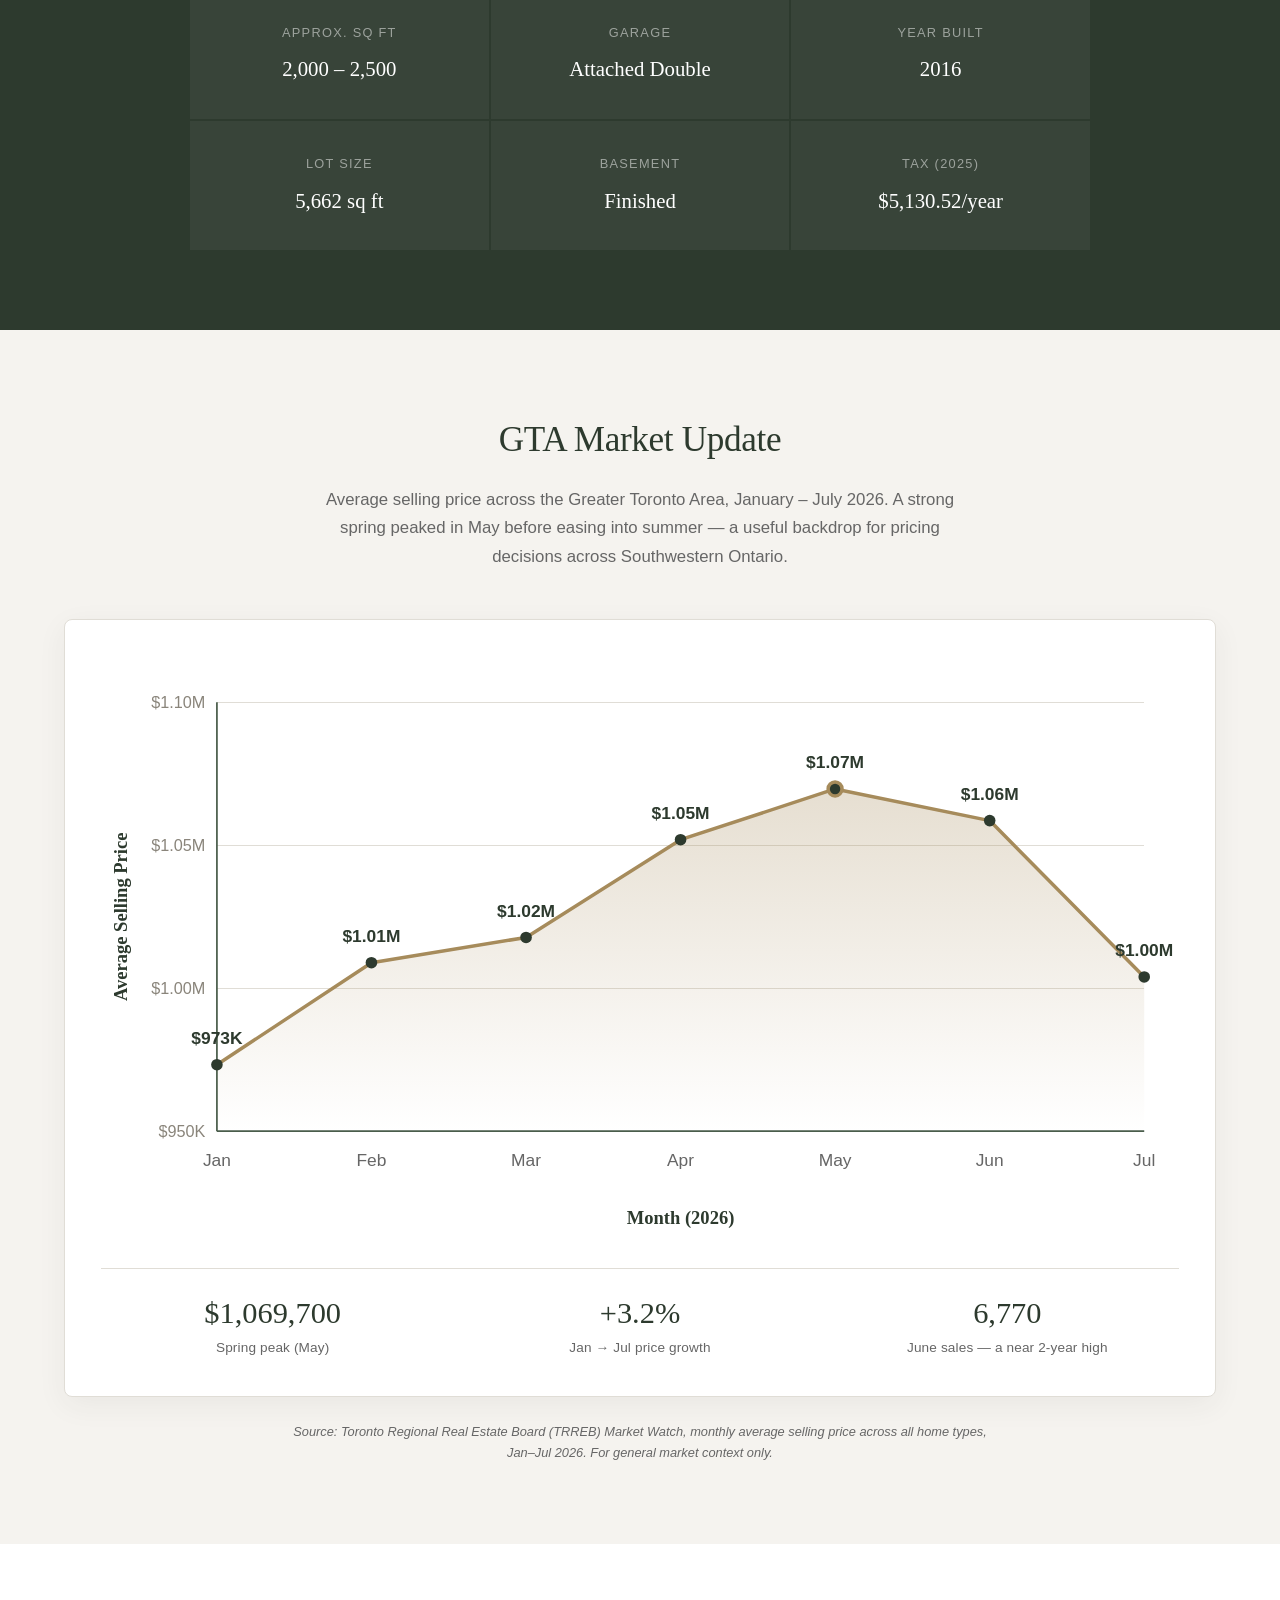
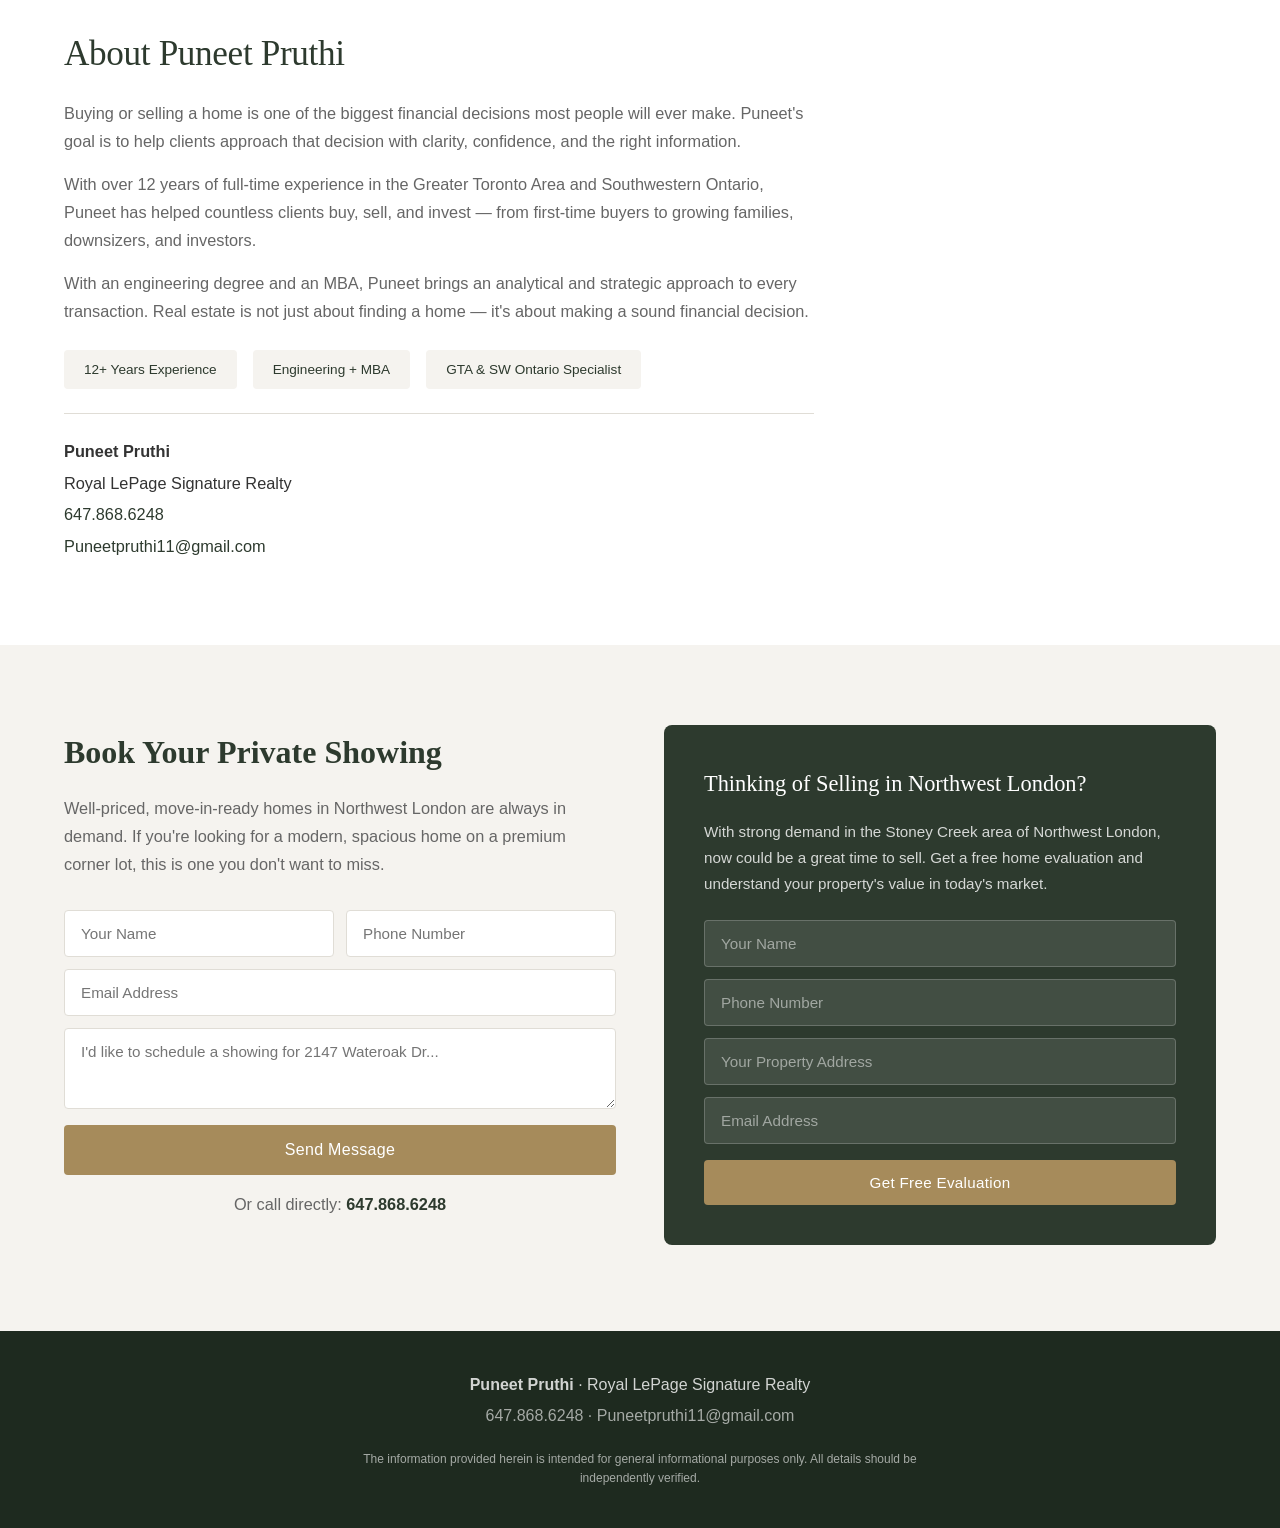
==== commit 69d957c8: "Add labeled axes to market chart: price (Y) and month (X) Add explicit axis titles - 'Average Sellin" ====
--- a/index.html
+++ b/index.html
@@ -453,7 +453,7 @@
 
         <div class="market-card">
             <div class="market-chart">
-                <svg viewBox="0 0 900 470" role="img" aria-labelledby="chartTitle chartDesc" preserveAspectRatio="xMidYMid meet">
+                <svg viewBox="-30 0 930 500" role="img" aria-labelledby="chartTitle chartDesc" preserveAspectRatio="xMidYMid meet">
                     <title id="chartTitle">GTA average home selling price, January to July 2026</title>
                     <desc id="chartDesc">A line chart showing the GTA average selling price rising from $973,289 in January to a peak of $1,069,700 in May, then easing to $1,003,956 in July.</desc>
                     <defs>
@@ -462,6 +462,10 @@
                             <stop offset="100%" stop-color="#a68b5b" stop-opacity="0"/>
                         </linearGradient>
                     </defs>
+
+                    <!-- Axis titles -->
+                    <text class="axis-title" x="-8" y="225" text-anchor="middle" transform="rotate(-90 -8 225)" font-size="16" font-weight="600" fill="#2d3a2e" font-family="Georgia, serif">Average Selling Price</text>
+                    <text class="axis-title" x="470" y="490" text-anchor="middle" font-size="16" font-weight="600" fill="#2d3a2e" font-family="Georgia, serif">Month (2026)</text>
 
                     <!-- Gridlines & Y axis labels -->
                     <g class="chart-grid" font-size="14" fill="#8a857b" font-family="-apple-system, 'Segoe UI', Roboto, sans-serif">
@@ -474,6 +478,10 @@
                         <line x1="70" y1="410" x2="870" y2="410"/>
                         <text x="60" y="415" text-anchor="end">$950K</text>
                     </g>
+
+                    <!-- Axis lines -->
+                    <line class="axis-line" x1="70" y1="40" x2="70" y2="410"/>
+                    <line class="axis-line" x1="70" y1="410" x2="870" y2="410"/>
 
                     <!-- Area under line -->
                     <path class="chart-area" d="M70,352.6 L203.3,264.6 L336.7,242.8 L470,158.5 L603.3,114.7 L736.7,142 L870,276.9 L870,410 L70,410 Z" fill="url(#areaFill)"/>
--- a/styles.css
+++ b/styles.css
@@ -825,6 +825,11 @@
     shape-rendering: crispEdges;
 }
 
+.market-chart .axis-line {
+    stroke: var(--color-primary-light);
+    stroke-width: 1.5;
+}
+
 .market-chart .chart-line {
     stroke-dasharray: 2400;
     stroke-dashoffset: 2400;
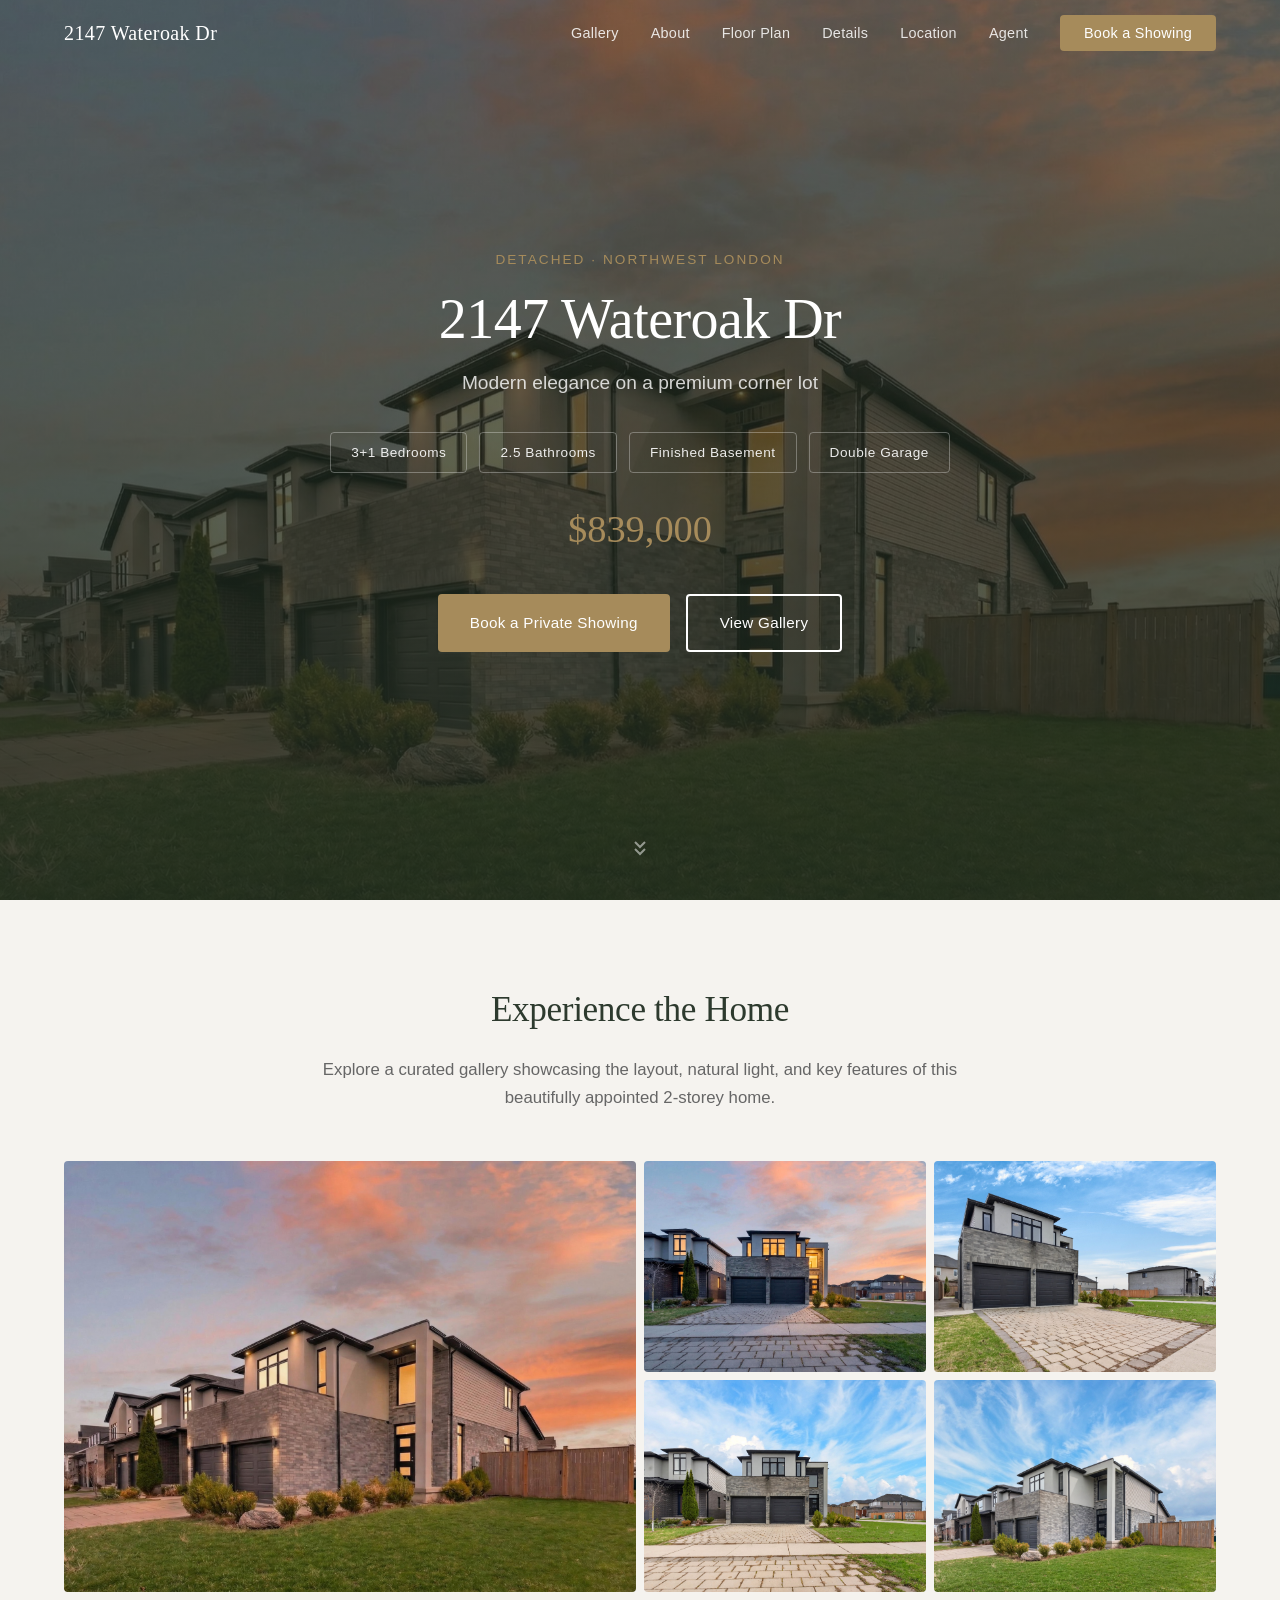
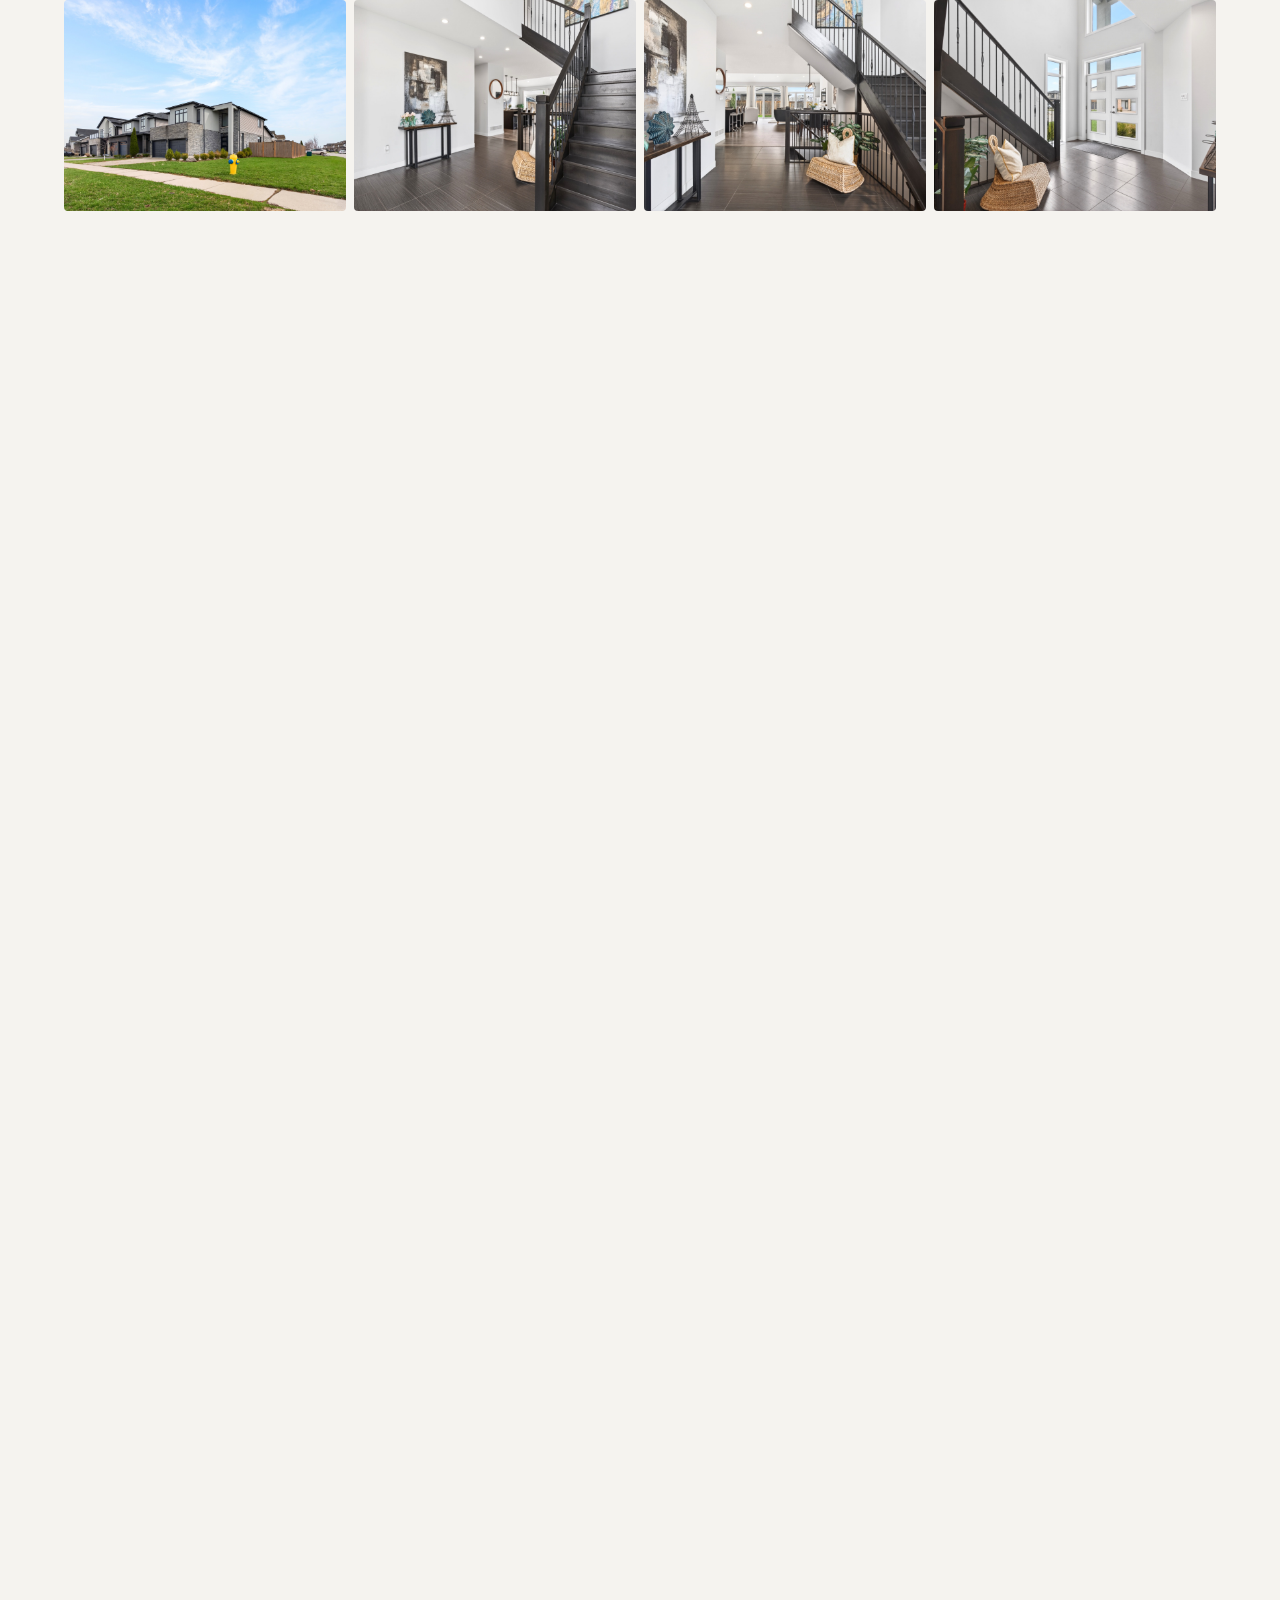
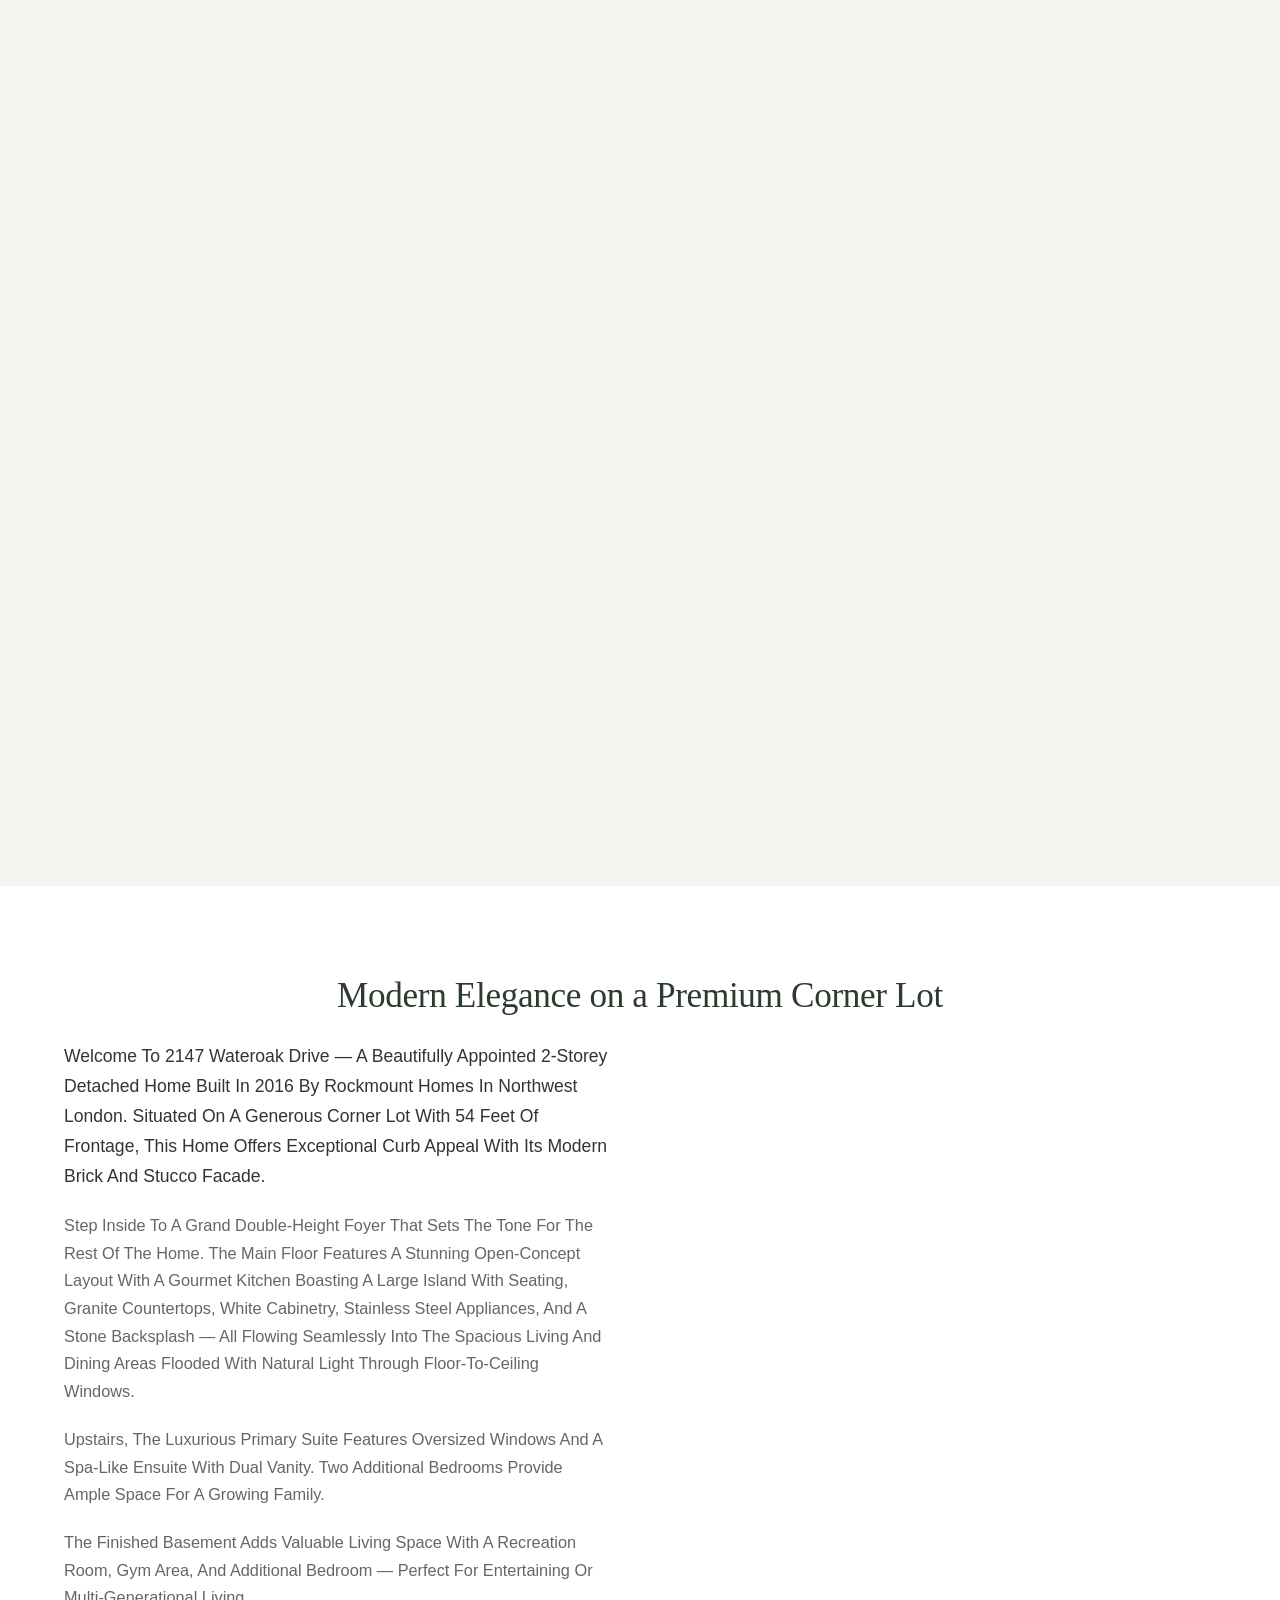
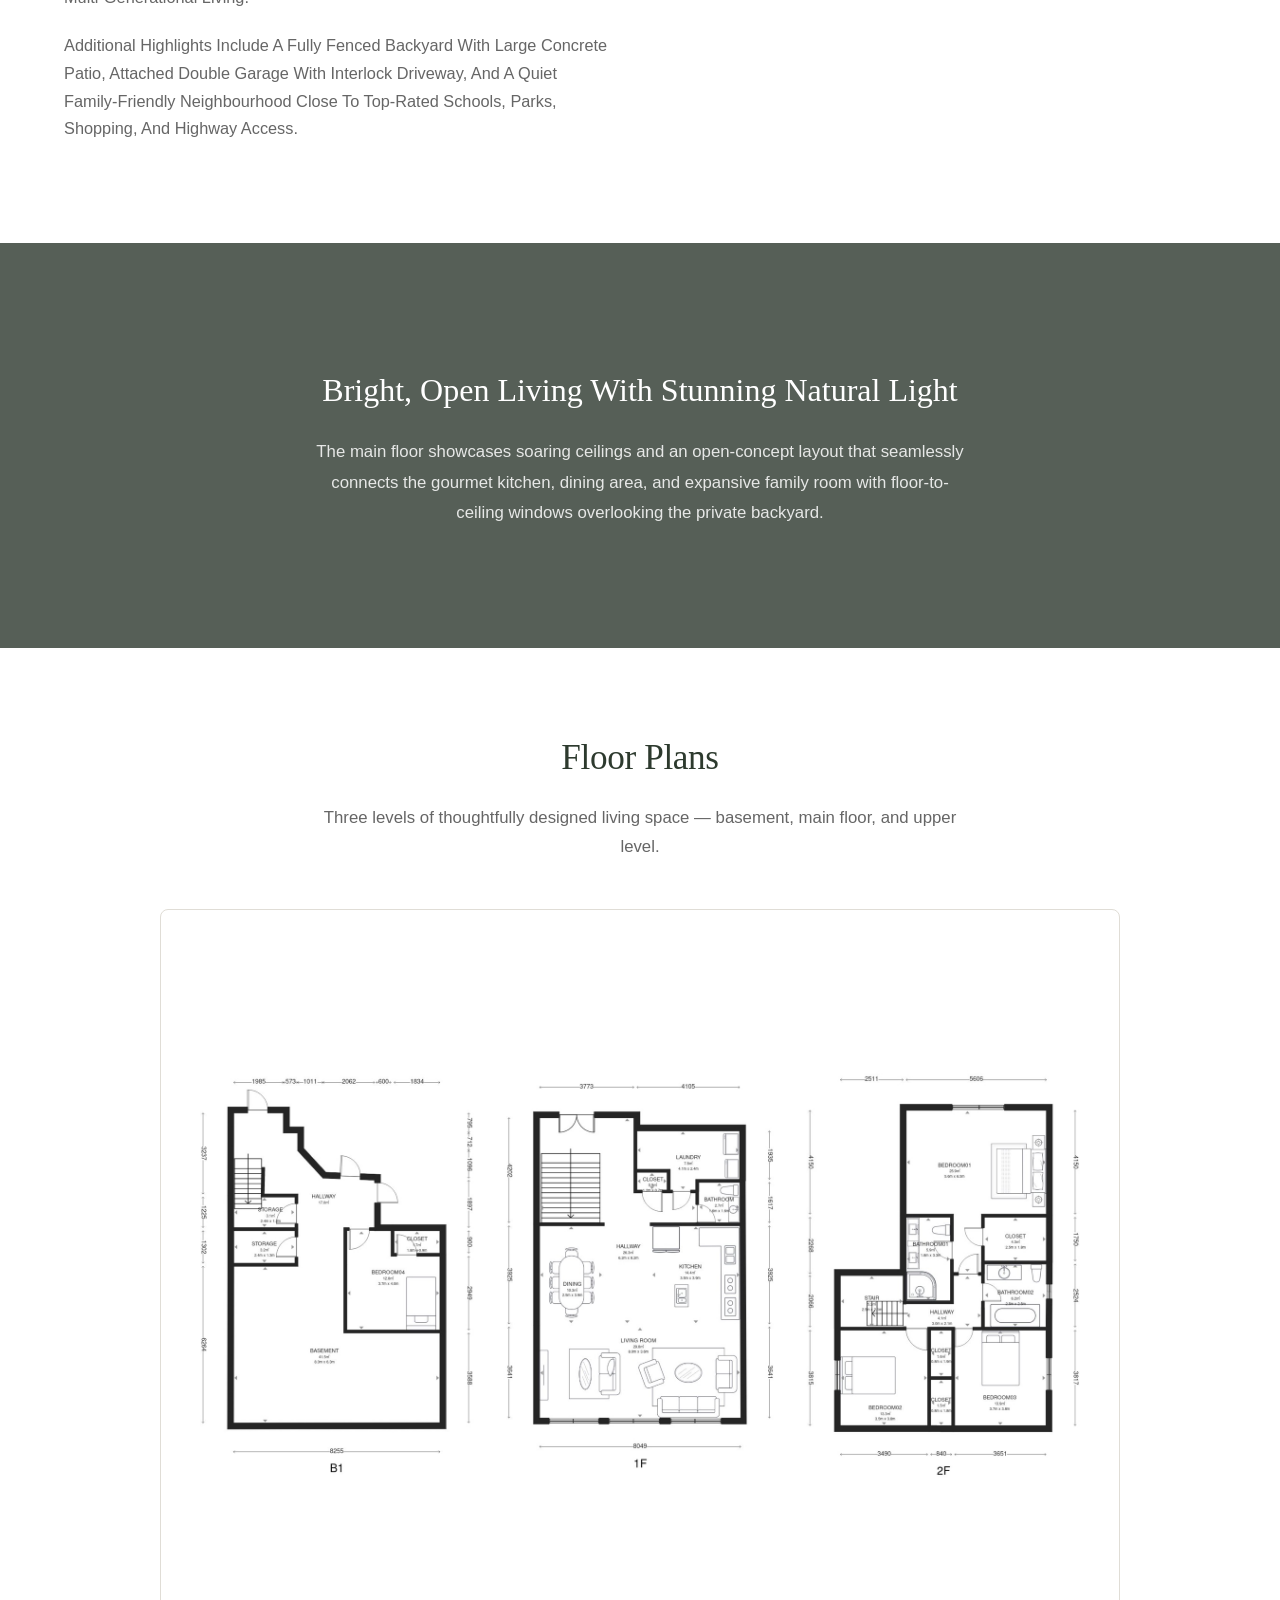
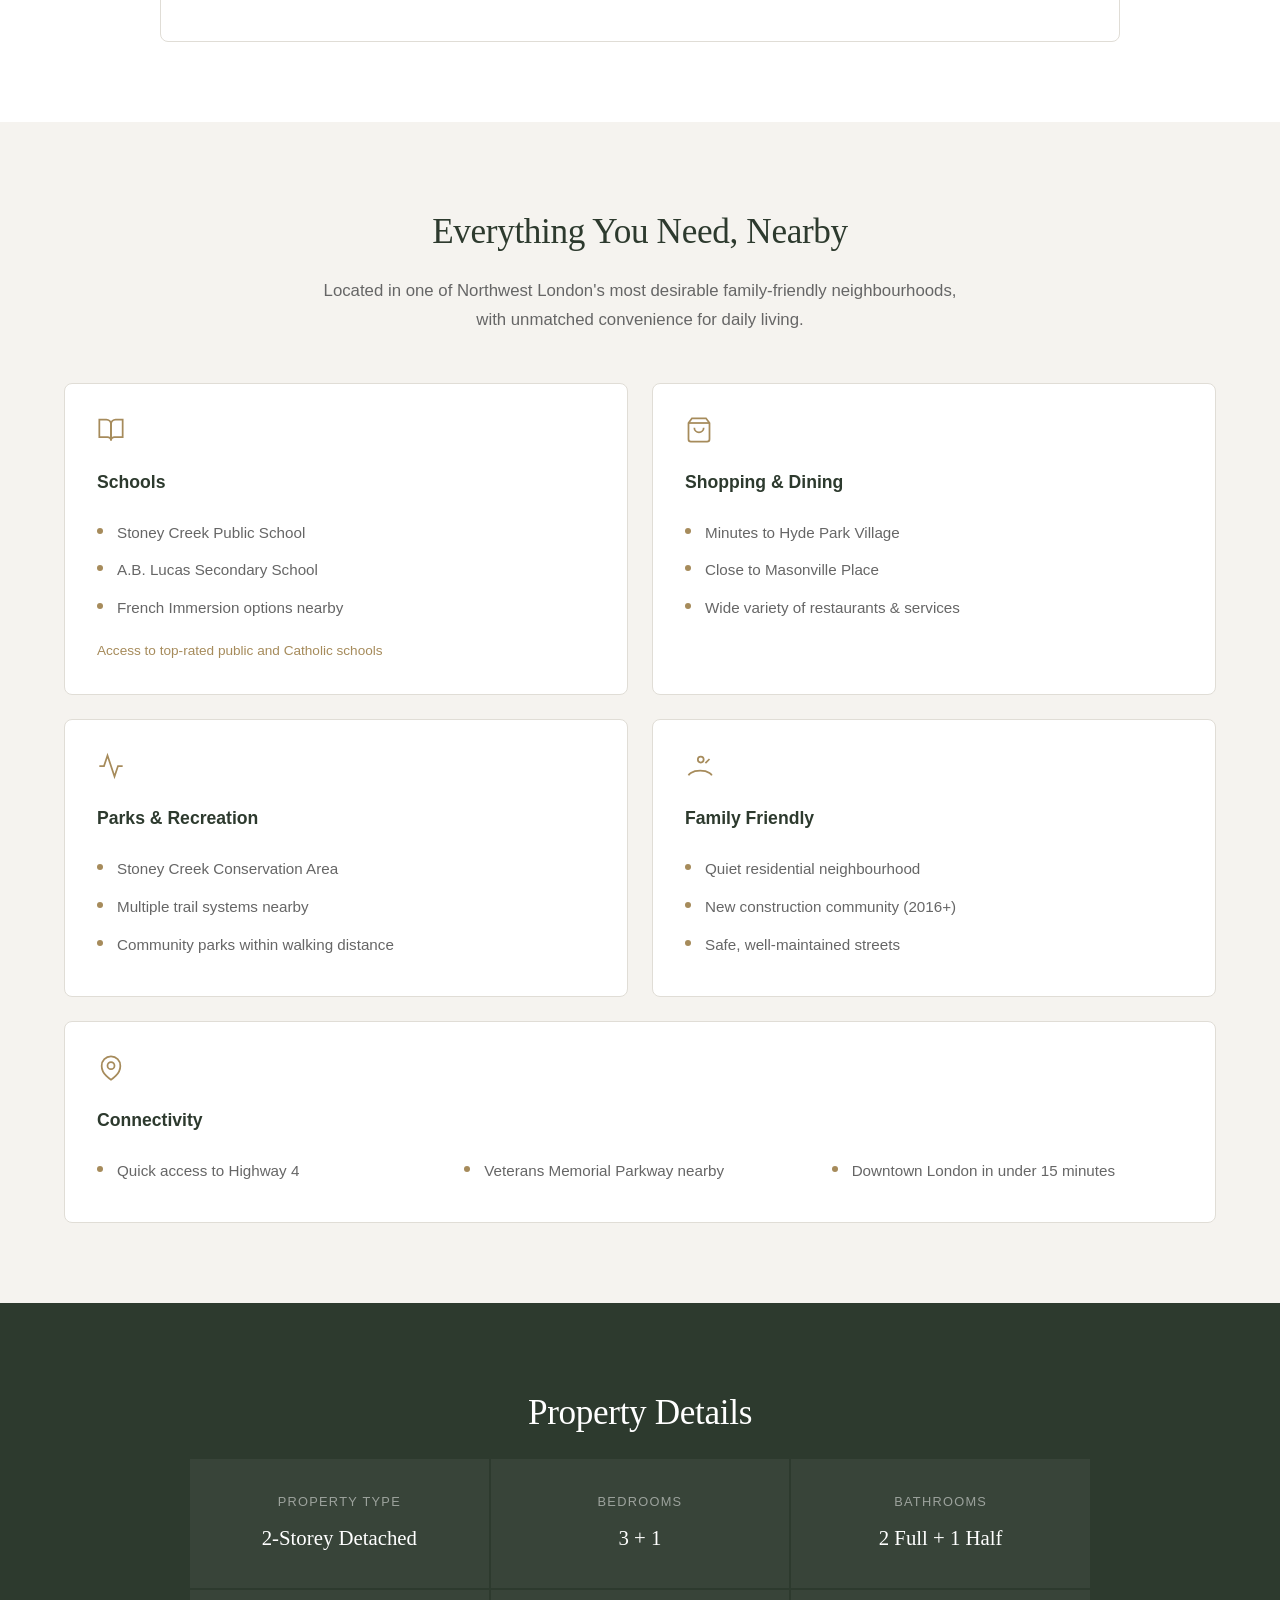
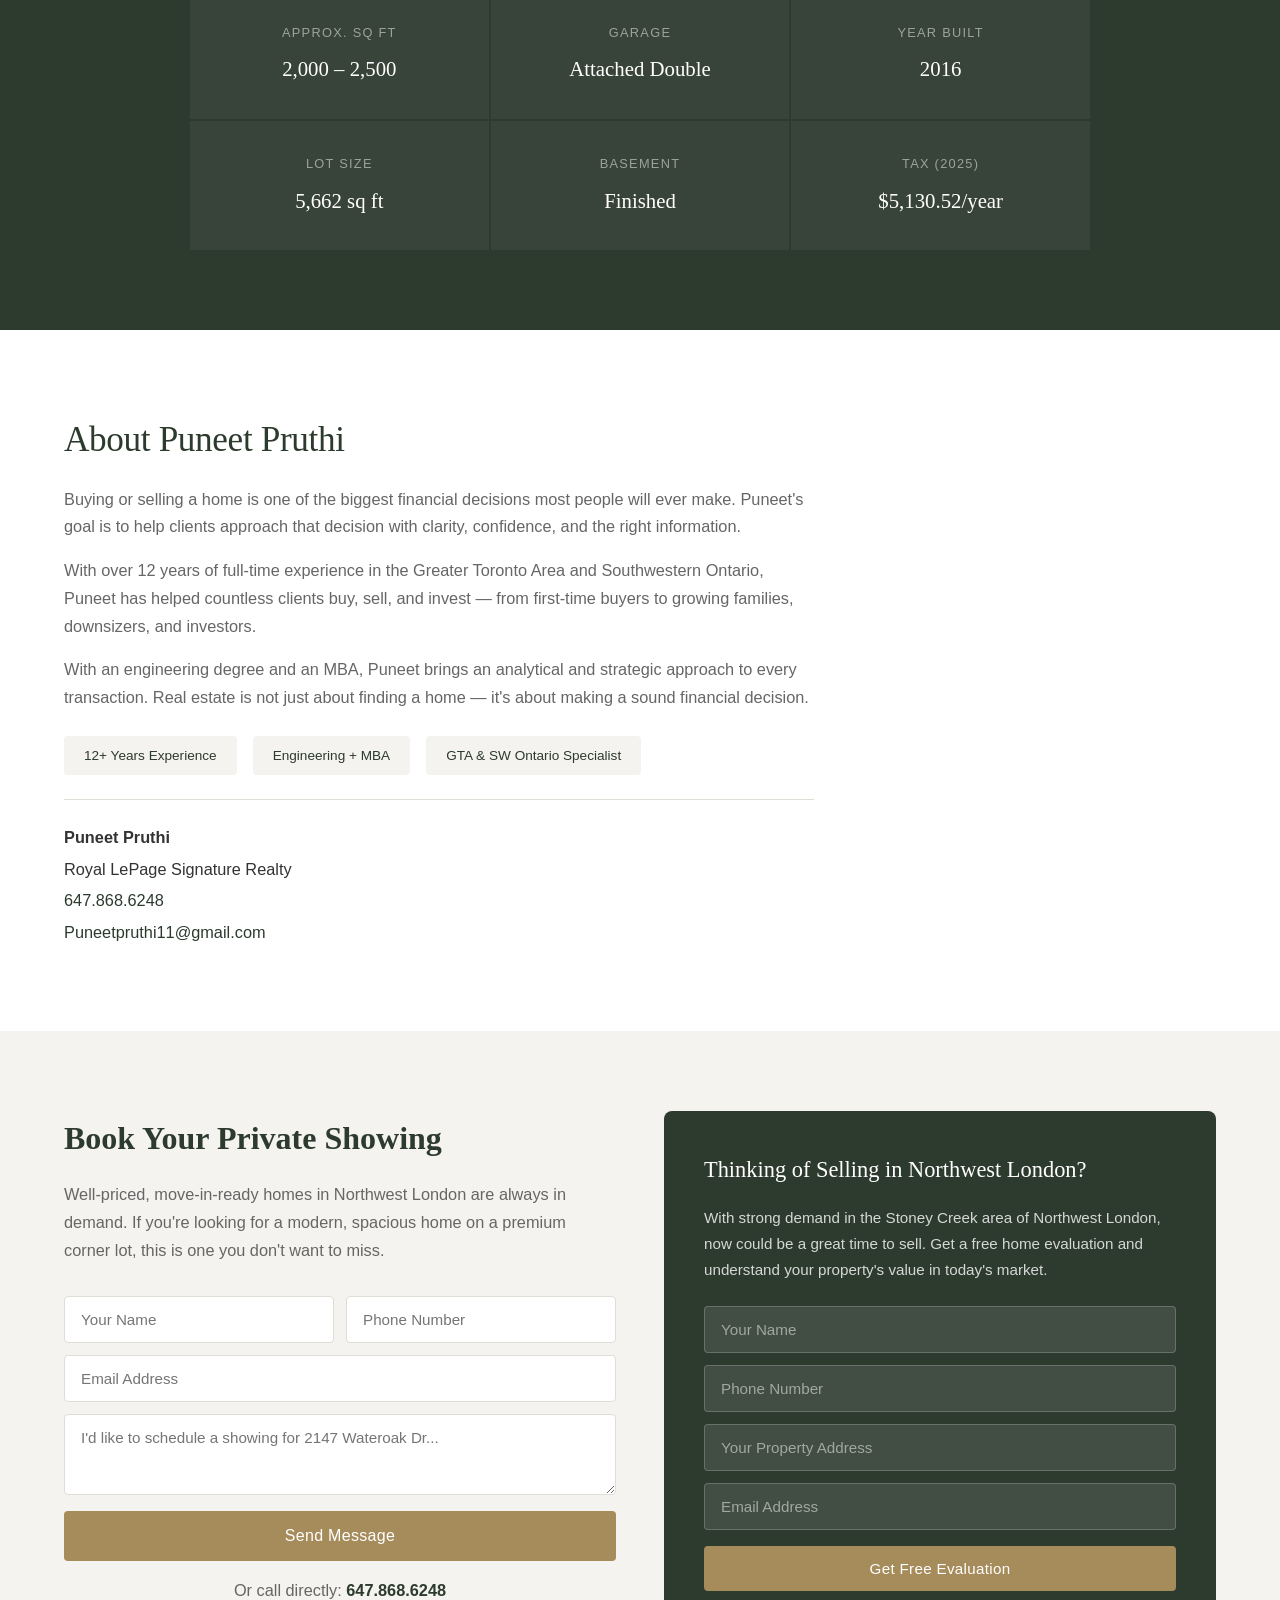
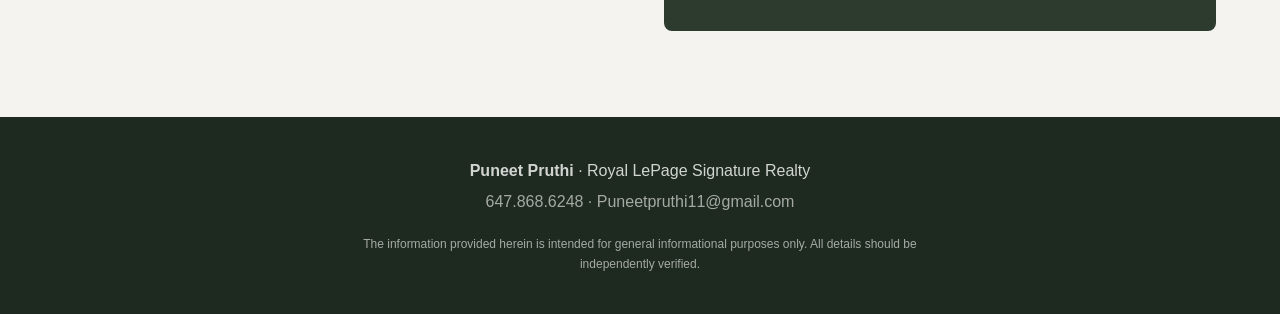
==== commit b3a5f66c: "Add Facebook ad infrastructure: OG tags, Meta Pixel, lead attribution Prepares the listing site to r" ====
--- a/index.html
+++ b/index.html
@@ -5,7 +5,47 @@
     <meta name="viewport" content="width=device-width, initial-scale=1.0">
     <title>2147 Wateroak Dr | Detached Home in London | Puneet Pruthi</title>
     <meta name="description" content="Stunning 2-storey detached home at 2147 Wateroak Drive, London ON. 3+1 bedrooms, 2.5 baths, finished basement, double garage. Built 2016 by Rockmount Homes. Listed by Puneet Pruthi, Royal LePage Signature Realty.">
+    <link rel="canonical" href="https://2147wateroakdr.com/">
+
+    <!-- Open Graph / Facebook link preview -->
+    <meta property="og:type" content="website">
+    <meta property="og:url" content="https://2147wateroakdr.com/">
+    <meta property="og:site_name" content="2147 Wateroak Dr">
+    <meta property="og:title" content="2147 Wateroak Dr, London ON — $839,000">
+    <meta property="og:description" content="3+1 bed, 2.5 bath detached home on a premium corner lot in Northwest London. Finished basement, double garage, built 2016. Book a private showing.">
+    <meta property="og:image" content="https://2147wateroakdr.com/photos/DSC09765-twilight.jpg">
+    <meta property="og:image:width" content="1920">
+    <meta property="og:image:height" content="1290">
+    <meta property="og:image:alt" content="Twilight exterior of 2147 Wateroak Drive, London Ontario">
+    <meta property="og:locale" content="en_CA">
+
+    <!-- Twitter / X card -->
+    <meta name="twitter:card" content="summary_large_image">
+    <meta name="twitter:title" content="2147 Wateroak Dr, London ON — $839,000">
+    <meta name="twitter:description" content="3+1 bed, 2.5 bath detached home on a premium corner lot in Northwest London. Finished basement, double garage, built 2016.">
+    <meta name="twitter:image" content="https://2147wateroakdr.com/photos/DSC09765-twilight.jpg">
+
     <link rel="stylesheet" href="styles.css">
+
+    <!-- ===== Meta (Facebook) Pixel =====
+         SETUP: replace REPLACE_WITH_PIXEL_ID below with the Pixel ID from
+         Meta Events Manager (business.facebook.com/events_manager).
+         Until it is replaced, the pixel stays inert and nothing is sent. -->
+    <script>
+    window.META_PIXEL_ID = 'REPLACE_WITH_PIXEL_ID';
+    if (window.META_PIXEL_ID && window.META_PIXEL_ID.indexOf('REPLACE_') !== 0) {
+        !function(f,b,e,v,n,t,s)
+        {if(f.fbq)return;n=f.fbq=function(){n.callMethod?
+        n.callMethod.apply(n,arguments):n.queue.push(arguments)};
+        if(!f._fbq)f._fbq=n;n.push=n;n.loaded=!0;n.version='2.0';
+        n.queue=[];t=b.createElement(e);t.async=!0;
+        t.src=v;s=b.getElementsByTagName(e)[0];
+        s.parentNode.insertBefore(t,s)}(window,document,'script',
+        'https://connect.facebook.net/en_US/fbevents.js');
+        fbq('init', window.META_PIXEL_ID);
+        fbq('track', 'PageView');
+    }
+    </script>
 </head>
 <body>
 
@@ -21,7 +61,6 @@
             <li><a href="#about">About</a></li>
             <li><a href="#floorplan">Floor Plan</a></li>
             <li><a href="#details">Details</a></li>
-            <li><a href="#market">Market</a></li>
             <li><a href="#location">Location</a></li>
             <li><a href="#agent">Agent</a></li>
             <li><a href="#contact" class="nav-cta">Book a Showing</a></li>
@@ -445,105 +484,6 @@
     </div>
 </section>
 
-<!-- GTA Market Update -->
-<section class="section market-section" id="market">
-    <div class="container">
-        <h2 class="section-title">GTA Market Update</h2>
-        <p class="section-subtitle">Average selling price across the Greater Toronto Area, January &ndash; July 2026. A strong spring peaked in May before easing into summer &mdash; a useful backdrop for pricing decisions across Southwestern Ontario.</p>
-
-        <div class="market-card">
-            <div class="market-chart">
-                <svg viewBox="-30 0 930 500" role="img" aria-labelledby="chartTitle chartDesc" preserveAspectRatio="xMidYMid meet">
-                    <title id="chartTitle">GTA average home selling price, January to July 2026</title>
-                    <desc id="chartDesc">A line chart showing the GTA average selling price rising from $973,289 in January to a peak of $1,069,700 in May, then easing to $1,003,956 in July.</desc>
-                    <defs>
-                        <linearGradient id="areaFill" x1="0" y1="0" x2="0" y2="1">
-                            <stop offset="0%" stop-color="#a68b5b" stop-opacity="0.28"/>
-                            <stop offset="100%" stop-color="#a68b5b" stop-opacity="0"/>
-                        </linearGradient>
-                    </defs>
-
-                    <!-- Axis titles -->
-                    <text class="axis-title" x="-8" y="225" text-anchor="middle" transform="rotate(-90 -8 225)" font-size="16" font-weight="600" fill="#2d3a2e" font-family="Georgia, serif">Average Selling Price</text>
-                    <text class="axis-title" x="470" y="490" text-anchor="middle" font-size="16" font-weight="600" fill="#2d3a2e" font-family="Georgia, serif">Month (2026)</text>
-
-                    <!-- Gridlines & Y axis labels -->
-                    <g class="chart-grid" font-size="14" fill="#8a857b" font-family="-apple-system, 'Segoe UI', Roboto, sans-serif">
-                        <line x1="70" y1="40"  x2="870" y2="40"/>
-                        <text x="60" y="45"  text-anchor="end">$1.10M</text>
-                        <line x1="70" y1="163.3" x2="870" y2="163.3"/>
-                        <text x="60" y="168.3" text-anchor="end">$1.05M</text>
-                        <line x1="70" y1="286.7" x2="870" y2="286.7"/>
-                        <text x="60" y="291.7" text-anchor="end">$1.00M</text>
-                        <line x1="70" y1="410" x2="870" y2="410"/>
-                        <text x="60" y="415" text-anchor="end">$950K</text>
-                    </g>
-
-                    <!-- Axis lines -->
-                    <line class="axis-line" x1="70" y1="40" x2="70" y2="410"/>
-                    <line class="axis-line" x1="70" y1="410" x2="870" y2="410"/>
-
-                    <!-- Area under line -->
-                    <path class="chart-area" d="M70,352.6 L203.3,264.6 L336.7,242.8 L470,158.5 L603.3,114.7 L736.7,142 L870,276.9 L870,410 L70,410 Z" fill="url(#areaFill)"/>
-
-                    <!-- Trend line -->
-                    <polyline class="chart-line" points="70,352.6 203.3,264.6 336.7,242.8 470,158.5 603.3,114.7 736.7,142 870,276.9"
-                        fill="none" stroke="#a68b5b" stroke-width="3" stroke-linecap="round" stroke-linejoin="round"/>
-
-                    <!-- Data points -->
-                    <g class="chart-points" fill="#2d3a2e">
-                        <circle cx="70"    cy="352.6" r="5"/>
-                        <circle cx="203.3" cy="264.6" r="5"/>
-                        <circle cx="336.7" cy="242.8" r="5"/>
-                        <circle cx="470"   cy="158.5" r="5"/>
-                        <circle cx="603.3" cy="114.7" r="6" stroke="#a68b5b" stroke-width="3"/>
-                        <circle cx="736.7" cy="142"   r="5"/>
-                        <circle cx="870"   cy="276.9" r="5"/>
-                    </g>
-
-                    <!-- Value labels -->
-                    <g class="chart-values" font-size="15" font-weight="600" fill="#2d3a2e" text-anchor="middle" font-family="-apple-system, 'Segoe UI', Roboto, sans-serif">
-                        <text x="70"    y="335">$973K</text>
-                        <text x="203.3" y="247">$1.01M</text>
-                        <text x="336.7" y="225">$1.02M</text>
-                        <text x="470"   y="141">$1.05M</text>
-                        <text x="603.3" y="97">$1.07M</text>
-                        <text x="736.7" y="124">$1.06M</text>
-                        <text x="870"   y="259">$1.00M</text>
-                    </g>
-
-                    <!-- Month labels -->
-                    <g class="chart-months" font-size="15" fill="#666" text-anchor="middle" font-family="-apple-system, 'Segoe UI', Roboto, sans-serif">
-                        <text x="70"    y="440">Jan</text>
-                        <text x="203.3" y="440">Feb</text>
-                        <text x="336.7" y="440">Mar</text>
-                        <text x="470"   y="440">Apr</text>
-                        <text x="603.3" y="440">May</text>
-                        <text x="736.7" y="440">Jun</text>
-                        <text x="870"   y="440">Jul</text>
-                    </g>
-                </svg>
-            </div>
-
-            <div class="market-stats">
-                <div class="market-stat">
-                    <span class="market-stat-value">$1,069,700</span>
-                    <span class="market-stat-label">Spring peak (May)</span>
-                </div>
-                <div class="market-stat">
-                    <span class="market-stat-value">+3.2%</span>
-                    <span class="market-stat-label">Jan &rarr; Jul price growth</span>
-                </div>
-                <div class="market-stat">
-                    <span class="market-stat-value">6,770</span>
-                    <span class="market-stat-label">June sales &mdash; a near 2-year high</span>
-                </div>
-            </div>
-        </div>
-        <p class="market-source">Source: Toronto Regional Real Estate Board (TRREB) Market Watch, monthly average selling price across all home types, Jan&ndash;Jul 2026. For general market context only.</p>
-    </div>
-</section>
-
 <!-- About Agent -->
 <section class="section agent-section" id="agent">
     <div class="container">
@@ -580,6 +520,9 @@
                     <input type="hidden" name="_subject" value="New Showing Request – 2147 Wateroak Dr">
                     <input type="hidden" name="_template" value="table">
                     <input type="text" name="_honey" style="display:none">
+                    <!-- Populated by script.js from the URL so every lead is traceable to its ad -->
+                    <input type="hidden" name="Lead Source" class="js-lead-source" value="Direct">
+                    <input type="hidden" name="Campaign" class="js-lead-campaign" value="">
                     <div class="form-row">
                         <input type="text" name="Name" placeholder="Your Name" required>
                         <input type="tel" name="Phone" placeholder="Phone Number" required>
@@ -599,6 +542,9 @@
                         <input type="hidden" name="_subject" value="New Home Evaluation Request – 2147 Wateroak Dr Site">
                         <input type="hidden" name="_template" value="table">
                         <input type="text" name="_honey" style="display:none">
+                        <!-- Populated by script.js from the URL so every lead is traceable to its ad -->
+                        <input type="hidden" name="Lead Source" class="js-lead-source" value="Direct">
+                        <input type="hidden" name="Campaign" class="js-lead-campaign" value="">
                         <input type="text" name="Name" placeholder="Your Name" required>
                         <input type="tel" name="Phone" placeholder="Phone Number" required>
                         <input type="text" name="Property Address" placeholder="Your Property Address" required>
